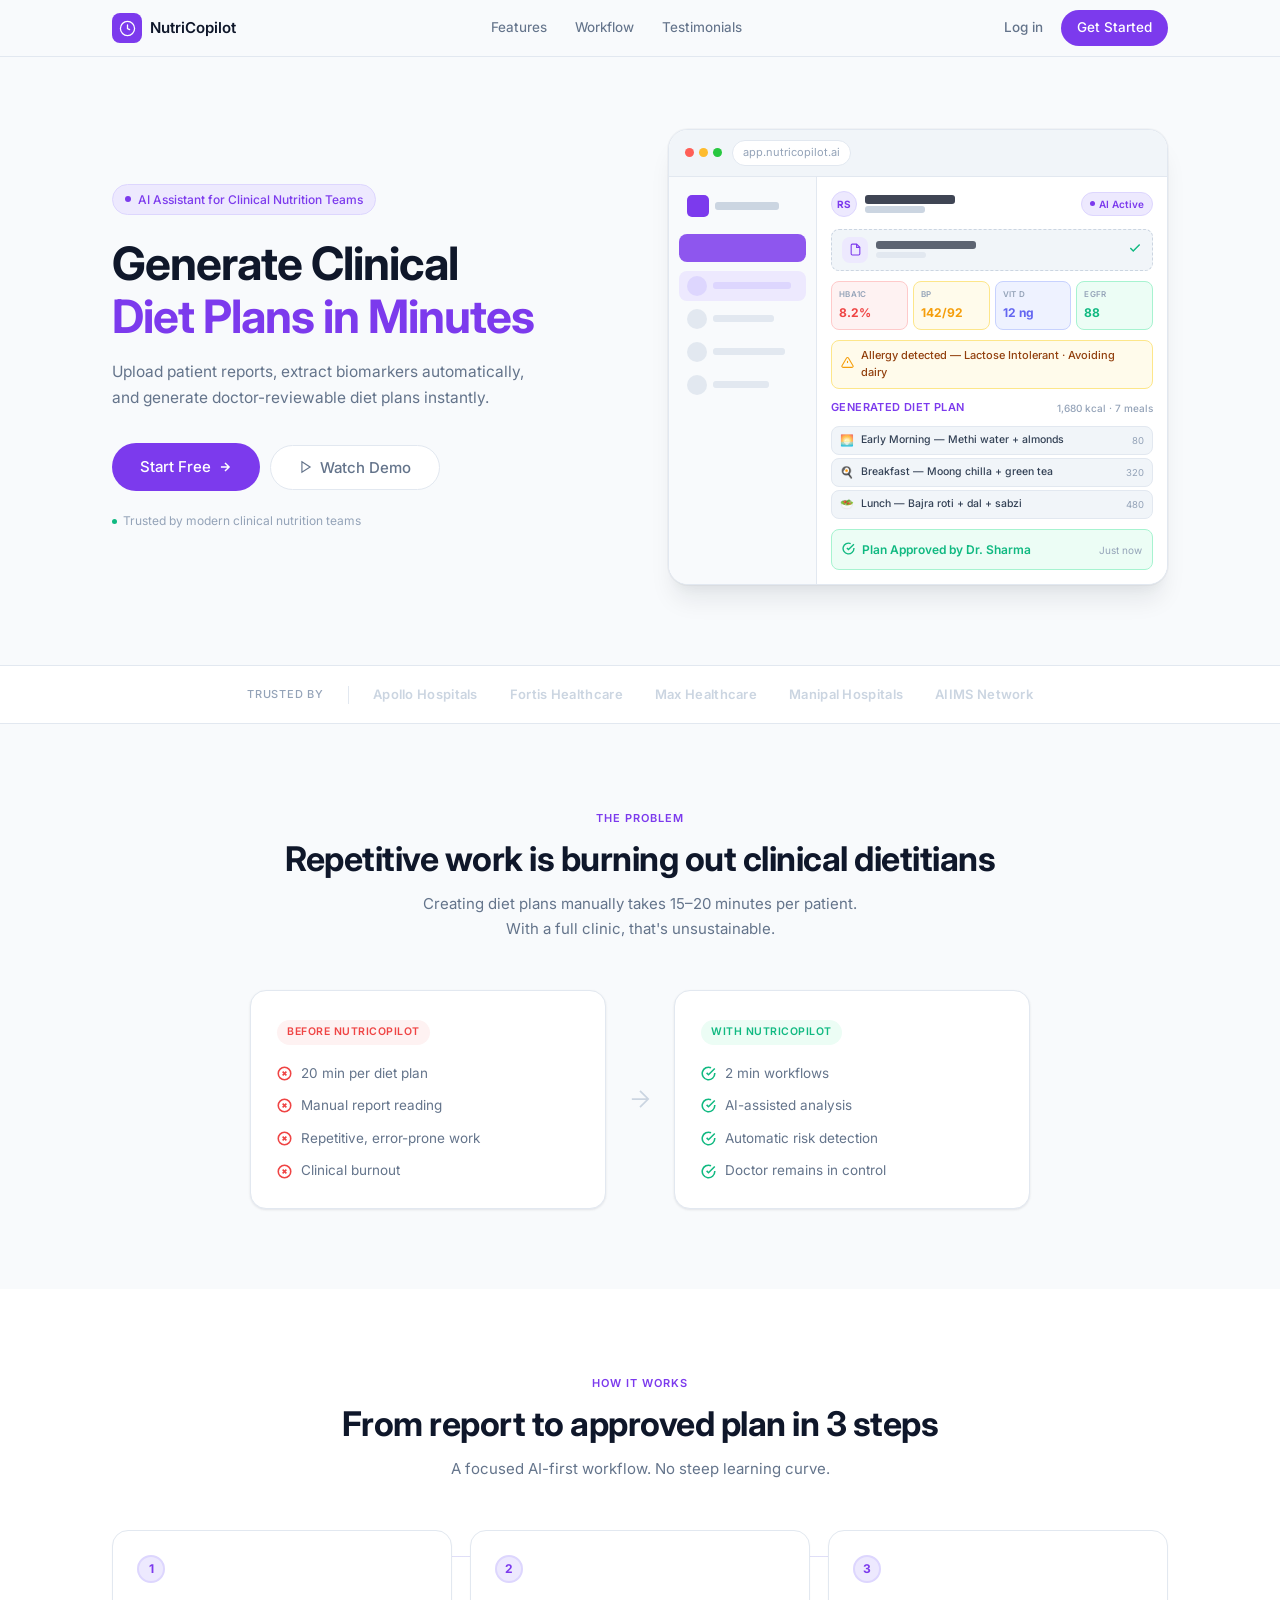
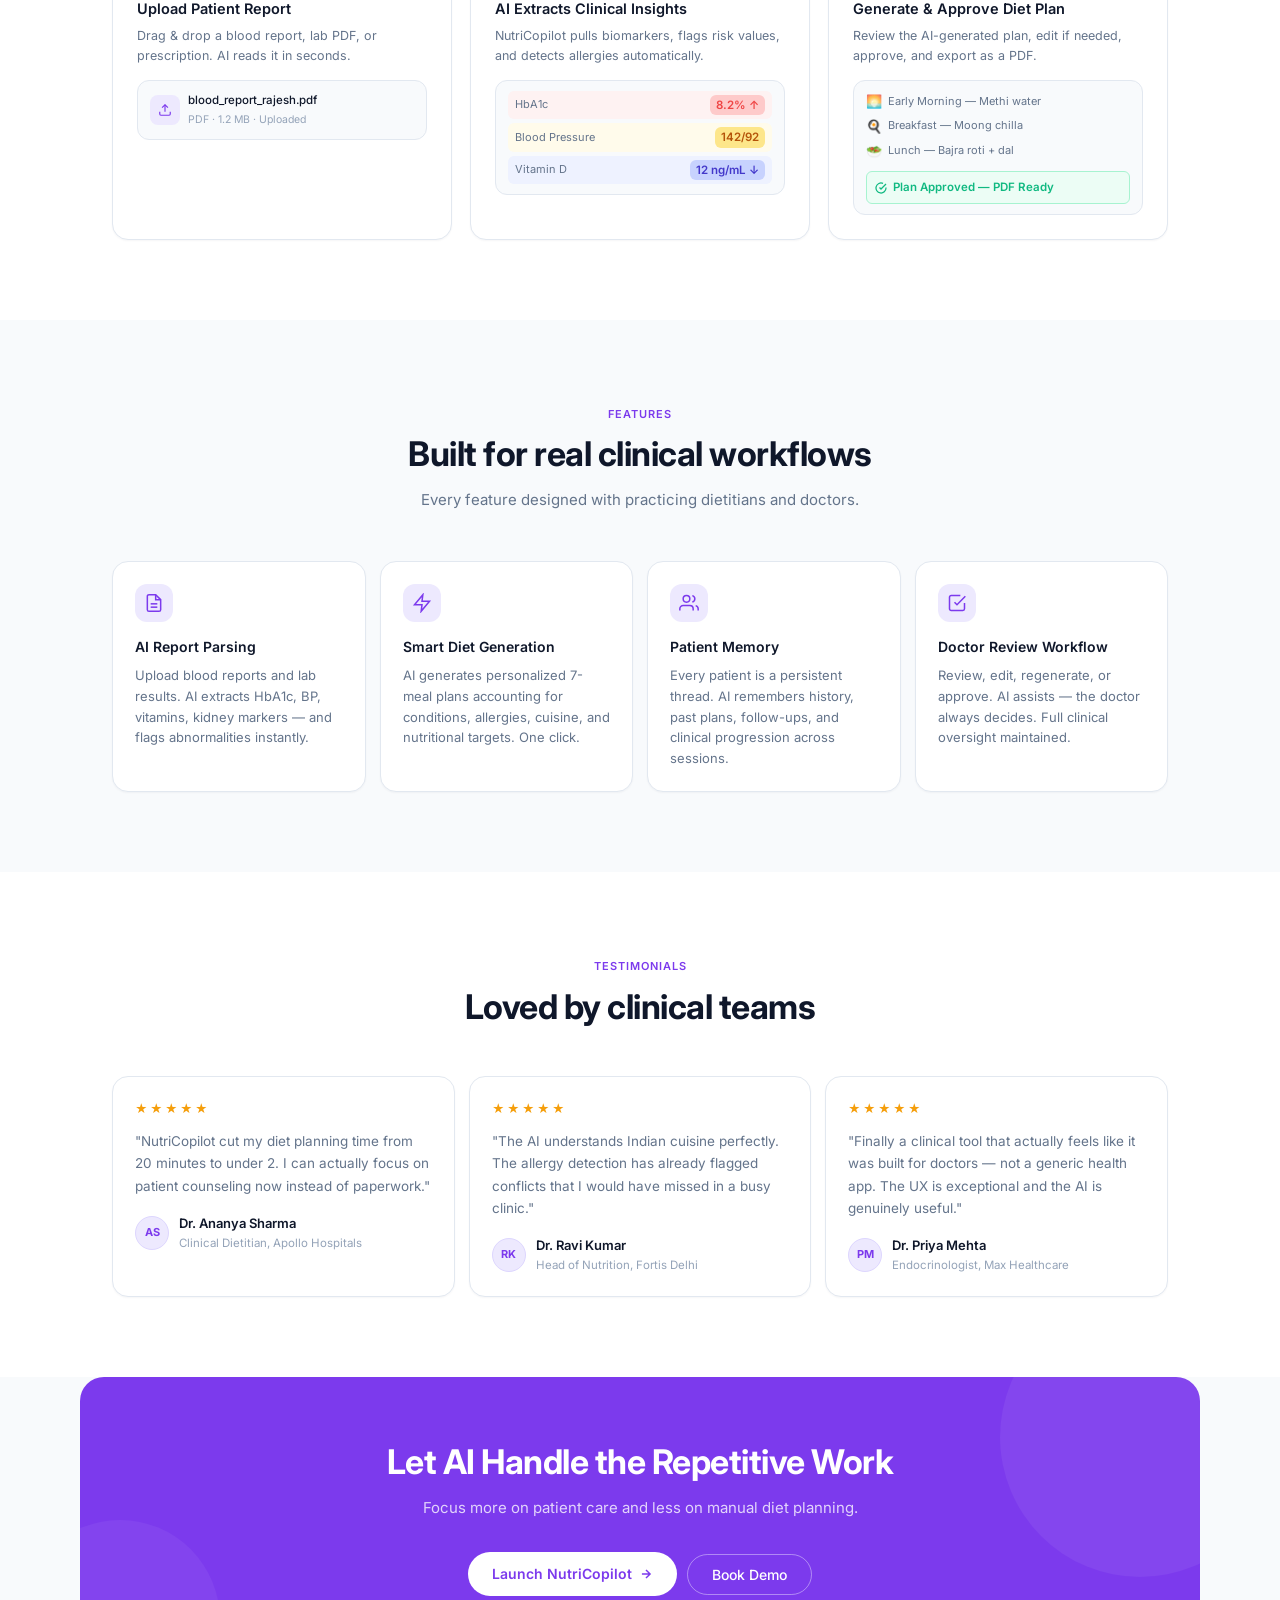
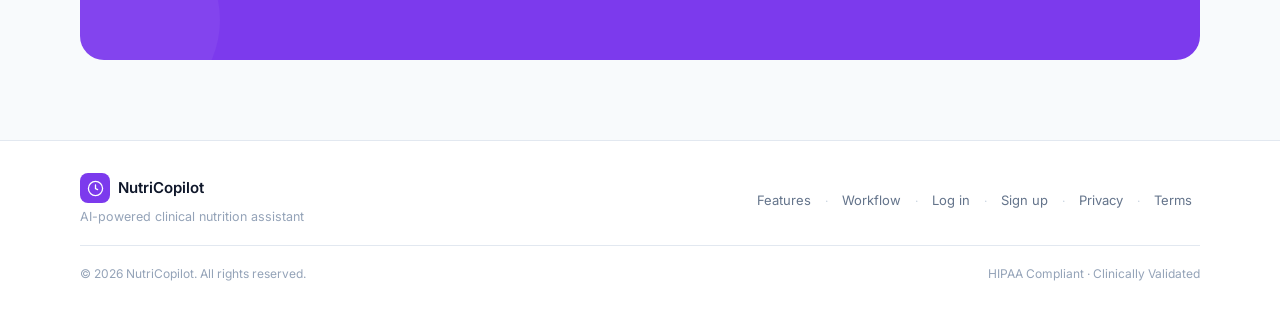
==== landing.html @ cf0b297e "Light Theme" ====
<!DOCTYPE html>
<html lang="en">
<head>
    <meta charset="UTF-8">
    <meta name="viewport" content="width=device-width, initial-scale=1.0">
    <title>NutriCopilot — AI Clinical Nutrition Assistant</title>
    <link rel="preconnect" href="https://fonts.googleapis.com">
    <link rel="preconnect" href="https://fonts.gstatic.com" crossorigin>
    <link href="https://fonts.googleapis.com/css2?family=Inter:wght@300;400;500;600;700;800&display=swap" rel="stylesheet">
    <link rel="stylesheet" href="landing.css">
</head>
<body>

<!-- PAGE TRANSITION -->
<div class="page-transition" id="pageTransition"></div>

<!-- ═══════════════════════════════════════════
     NAVIGATION
═══════════════════════════════════════════ -->
<nav class="nav" id="nav">
    <div class="nav-inner">
        <a href="landing.html" class="nav-logo">
            <div class="nav-logo-icon">
                <svg width="17" height="17" viewBox="0 0 24 24" fill="none">
                    <circle cx="12" cy="12" r="10" stroke="currentColor" stroke-width="1.8"/>
                    <path d="M12 7v5l3 1.5" stroke="currentColor" stroke-width="1.8" stroke-linecap="round"/>
                </svg>
            </div>
            NutriCopilot
        </a>

        <div class="nav-links" id="navLinks">
            <a href="#features">Features</a>
            <a href="#workflow">Workflow</a>
            <a href="#testimonials">Testimonials</a>
        </div>

        <div class="nav-actions">
            <a href="login.html" class="nav-link-btn">Log in</a>
            <a href="signup.html" class="nav-cta-btn">Get Started</a>
        </div>

        <button class="nav-mobile-toggle" id="mobileNavToggle" aria-label="Open menu">
            <span></span><span></span><span></span>
        </button>
    </div>
</nav>

<!-- MOBILE DRAWER -->
<div class="mobile-nav-drawer hidden" id="mobileNavDrawer">
    <a href="#features">Features</a>
    <a href="#workflow">Workflow</a>
    <a href="#testimonials">Testimonials</a>
    <div class="mobile-nav-actions">
        <a href="login.html" class="nav-link-btn">Log in</a>
        <a href="signup.html" class="nav-cta-btn">Get Started</a>
    </div>
</div>

<!-- ═══════════════════════════════════════════
     HERO — Split layout
═══════════════════════════════════════════ -->
<section class="hero">
    <!-- LEFT: Messaging -->
    <div class="hero-left">
        <div class="hero-badge reveal">
            <span class="hero-badge-dot"></span>
            AI Assistant for Clinical Nutrition Teams
        </div>

        <h1 class="hero-title reveal">
            Generate Clinical<br>
            <span class="hero-title-accent">Diet Plans in Minutes</span>
        </h1>

        <p class="hero-subtitle reveal">
            Upload patient reports, extract biomarkers automatically,
            and generate doctor-reviewable diet plans instantly.
        </p>

        <div class="hero-actions reveal">
            <a href="signup.html" class="btn-primary btn-lg">
                Start Free
                <svg width="14" height="14" viewBox="0 0 24 24" fill="none" stroke="currentColor" stroke-width="2.5"><path d="M5 12h14M12 5l7 7-7 7"/></svg>
            </a>
            <button class="btn-secondary btn-lg" id="watchDemoBtn">
                <svg width="14" height="14" viewBox="0 0 24 24" fill="none" stroke="currentColor" stroke-width="2"><polygon points="5,3 19,12 5,21"/></svg>
                Watch Demo
            </button>
        </div>

        <div class="hero-trust reveal">
            <span class="hero-trust-dot"></span>
            Trusted by modern clinical nutrition teams
        </div>
    </div>

    <!-- RIGHT: Product UI mockup -->
    <div class="hero-right reveal">
        <div class="hero-mockup-frame">
            <!-- Browser chrome -->
            <div class="mockup-bar">
                <div class="mockup-dots">
                    <span></span><span></span><span></span>
                </div>
                <div class="mockup-url-pill">app.nutricopilot.ai</div>
            </div>

            <!-- App UI -->
            <div class="mockup-ui">
                <!-- Sidebar: patient list -->
                <div class="mockup-sidebar">
                    <div class="ms-logo">
                        <div class="ms-logo-icon"></div>
                        <div class="ms-logo-text"></div>
                    </div>
                    <div class="ms-new-btn"></div>
                    <div class="ms-patient active">
                        <div class="ms-avatar"></div>
                        <div class="ms-name" style="width:70%"></div>
                    </div>
                    <div class="ms-patient">
                        <div class="ms-avatar"></div>
                        <div class="ms-name" style="width:55%"></div>
                    </div>
                    <div class="ms-patient">
                        <div class="ms-avatar"></div>
                        <div class="ms-name" style="width:65%"></div>
                    </div>
                    <div class="ms-patient">
                        <div class="ms-avatar"></div>
                        <div class="ms-name" style="width:50%"></div>
                    </div>
                </div>

                <!-- Main: patient context + diet plan -->
                <div class="mockup-main">
                    <!-- Patient header -->
                    <div class="mm-header">
                        <div class="mm-patient-block">
                            <div class="mm-patient-avatar">RS</div>
                            <div class="mm-patient-info">
                                <div class="mm-patient-name-bar"></div>
                                <div class="mm-patient-sub-bar"></div>
                            </div>
                        </div>
                        <div class="mm-status-badge">
                            <div class="mm-status-dot"></div>
                            AI Active
                        </div>
                    </div>

                    <!-- Uploaded report -->
                    <div class="mm-report-row">
                        <div class="mm-report-icon">
                            <svg width="13" height="13" viewBox="0 0 24 24" fill="none" stroke="#7C3AED" stroke-width="2"><path d="M14 2H6a2 2 0 0 0-2 2v16a2 2 0 0 0 2 2h12a2 2 0 0 0 2-2V8z"/><polyline points="14,2 14,8 20,8"/></svg>
                        </div>
                        <div class="mm-report-meta">
                            <div class="mm-report-name"></div>
                            <div class="mm-report-size"></div>
                        </div>
                        <div class="mm-check-icon">
                            <svg width="14" height="14" viewBox="0 0 24 24" fill="none" stroke="currentColor" stroke-width="2.5"><polyline points="20,6 9,17 4,12"/></svg>
                        </div>
                    </div>

                    <!-- Extracted biomarkers -->
                    <div class="mm-biomarkers">
                        <div class="mm-bio high">
                            <div class="mm-bio-label">HbA1c</div>
                            <div class="mm-bio-value">8.2%</div>
                        </div>
                        <div class="mm-bio warn">
                            <div class="mm-bio-label">BP</div>
                            <div class="mm-bio-value">142/92</div>
                        </div>
                        <div class="mm-bio low">
                            <div class="mm-bio-label">Vit D</div>
                            <div class="mm-bio-value">12 ng</div>
                        </div>
                        <div class="mm-bio ok">
                            <div class="mm-bio-label">eGFR</div>
                            <div class="mm-bio-value">88</div>
                        </div>
                    </div>

                    <!-- Allergy alert -->
                    <div class="mm-allergy">
                        <div class="mm-allergy-icon">
                            <svg width="13" height="13" viewBox="0 0 24 24" fill="none" stroke="currentColor" stroke-width="2"><path d="M10.29 3.86L1.82 18a2 2 0 0 0 1.71 3h16.94a2 2 0 0 0 1.71-3L13.71 3.86a2 2 0 0 0-3.42 0z"/><line x1="12" y1="9" x2="12" y2="13"/><line x1="12" y1="17" x2="12.01" y2="17"/></svg>
                        </div>
                        <span class="mm-allergy-text">Allergy detected — Lactose Intolerant · Avoiding dairy</span>
                    </div>

                    <!-- Generated meal plan -->
                    <div class="mm-plan-header">
                        <span class="mm-plan-label">Generated Diet Plan</span>
                        <span class="mm-plan-kcal">1,680 kcal · 7 meals</span>
                    </div>
                    <div class="mm-meals">
                        <div class="mm-meal">
                            <span class="mm-meal-emoji">🌅</span>
                            <span class="mm-meal-name">Early Morning — Methi water + almonds</span>
                            <span class="mm-meal-kcal">80</span>
                        </div>
                        <div class="mm-meal">
                            <span class="mm-meal-emoji">🍳</span>
                            <span class="mm-meal-name">Breakfast — Moong chilla + green tea</span>
                            <span class="mm-meal-kcal">320</span>
                        </div>
                        <div class="mm-meal">
                            <span class="mm-meal-emoji">🥗</span>
                            <span class="mm-meal-name">Lunch — Bajra roti + dal + sabzi</span>
                            <span class="mm-meal-kcal">480</span>
                        </div>
                    </div>

                    <!-- Doctor approval -->
                    <div class="mm-approve">
                        <div class="mm-approve-icon">
                            <svg width="13" height="13" viewBox="0 0 24 24" fill="none" stroke="currentColor" stroke-width="2.5"><path d="M22 11.08V12a10 10 0 1 1-5.93-9.14"/><polyline points="22,4 12,14.01 9,11.01"/></svg>
                        </div>
                        <span class="mm-approve-text">Plan Approved by Dr. Sharma</span>
                        <span class="mm-approve-time">Just now</span>
                    </div>
                </div>
            </div>
        </div>
    </div>
</section>

<!-- ═══════════════════════════════════════════
     TRUST STRIP
═══════════════════════════════════════════ -->
<div class="trust-strip">
    <div class="trust-strip-inner">
        <span class="trust-label">Trusted by</span>
        <div class="trust-logos">
            <span class="trust-logo">Apollo Hospitals</span>
            <span class="trust-logo">Fortis Healthcare</span>
            <span class="trust-logo">Max Healthcare</span>
            <span class="trust-logo">Manipal Hospitals</span>
            <span class="trust-logo">AIIMS Network</span>
        </div>
    </div>
</div>

<!-- ═══════════════════════════════════════════
     PROBLEM → SOLUTION
═══════════════════════════════════════════ -->
<div class="section">
    <div class="section-header">
        <span class="section-tag reveal">The Problem</span>
        <h2 class="section-title reveal">Repetitive work is burning out clinical dietitians</h2>
        <p class="section-desc reveal">Creating diet plans manually takes 15–20 minutes per patient. With a full clinic, that's unsustainable.</p>
    </div>

    <div class="ps-grid">
        <div class="ps-card reveal">
            <div class="ps-card-tag before">Before NutriCopilot</div>
            <ul class="ps-list">
                <li>
                    <svg width="15" height="15" viewBox="0 0 24 24" fill="none" stroke="#EF4444" stroke-width="2.5"><circle cx="12" cy="12" r="10"/><path d="M15 9l-6 6M9 9l6 6"/></svg>
                    20 min per diet plan
                </li>
                <li>
                    <svg width="15" height="15" viewBox="0 0 24 24" fill="none" stroke="#EF4444" stroke-width="2.5"><circle cx="12" cy="12" r="10"/><path d="M15 9l-6 6M9 9l6 6"/></svg>
                    Manual report reading
                </li>
                <li>
                    <svg width="15" height="15" viewBox="0 0 24 24" fill="none" stroke="#EF4444" stroke-width="2.5"><circle cx="12" cy="12" r="10"/><path d="M15 9l-6 6M9 9l6 6"/></svg>
                    Repetitive, error-prone work
                </li>
                <li>
                    <svg width="15" height="15" viewBox="0 0 24 24" fill="none" stroke="#EF4444" stroke-width="2.5"><circle cx="12" cy="12" r="10"/><path d="M15 9l-6 6M9 9l6 6"/></svg>
                    Clinical burnout
                </li>
            </ul>
        </div>

        <div class="ps-arrow reveal">
            <svg width="28" height="28" viewBox="0 0 24 24" fill="none" stroke="currentColor" stroke-width="1.5"><path d="M5 12h14M12 5l7 7-7 7"/></svg>
        </div>

        <div class="ps-card reveal">
            <div class="ps-card-tag after">With NutriCopilot</div>
            <ul class="ps-list">
                <li>
                    <svg width="15" height="15" viewBox="0 0 24 24" fill="none" stroke="#10B981" stroke-width="2.5"><path d="M22 11.08V12a10 10 0 1 1-5.93-9.14"/><polyline points="22,4 12,14.01 9,11.01"/></svg>
                    2 min workflows
                </li>
                <li>
                    <svg width="15" height="15" viewBox="0 0 24 24" fill="none" stroke="#10B981" stroke-width="2.5"><path d="M22 11.08V12a10 10 0 1 1-5.93-9.14"/><polyline points="22,4 12,14.01 9,11.01"/></svg>
                    AI-assisted analysis
                </li>
                <li>
                    <svg width="15" height="15" viewBox="0 0 24 24" fill="none" stroke="#10B981" stroke-width="2.5"><path d="M22 11.08V12a10 10 0 1 1-5.93-9.14"/><polyline points="22,4 12,14.01 9,11.01"/></svg>
                    Automatic risk detection
                </li>
                <li>
                    <svg width="15" height="15" viewBox="0 0 24 24" fill="none" stroke="#10B981" stroke-width="2.5"><path d="M22 11.08V12a10 10 0 1 1-5.93-9.14"/><polyline points="22,4 12,14.01 9,11.01"/></svg>
                    Doctor remains in control
                </li>
            </ul>
        </div>
    </div>
</div>

<!-- ═══════════════════════════════════════════
     HOW IT WORKS — 3 STEPS
═══════════════════════════════════════════ -->
<div class="section" id="workflow" style="background: white; max-width: 100%; padding: 80px 0;">
    <div style="max-width: 1120px; margin: 0 auto; padding: 0 32px;">
        <div class="section-header">
            <span class="section-tag reveal">How It Works</span>
            <h2 class="section-title reveal">From report to approved plan in 3 steps</h2>
            <p class="section-desc reveal">A focused AI-first workflow. No steep learning curve.</p>
        </div>

        <div class="steps-grid">
            <!-- Step 1 -->
            <div class="step-card reveal">
                <div class="step-num">1</div>
                <div class="step-title">Upload Patient Report</div>
                <p class="step-desc">Drag & drop a blood report, lab PDF, or prescription. AI reads it in seconds.</p>
                <div class="step-mini">
                    <div class="step-mini-upload">
                        <div class="step-mini-icon">
                            <svg width="14" height="14" viewBox="0 0 24 24" fill="none" stroke="currentColor" stroke-width="2"><path d="M21 15v4a2 2 0 0 1-2 2H5a2 2 0 0 1-2-2v-4"/><polyline points="17,8 12,3 7,8"/><line x1="12" y1="3" x2="12" y2="15"/></svg>
                        </div>
                        <div class="step-mini-info">
                            <span class="step-mini-filename">blood_report_rajesh.pdf</span>
                            <span class="step-mini-type">PDF · 1.2 MB · Uploaded</span>
                        </div>
                    </div>
                </div>
            </div>

            <!-- Step 2 -->
            <div class="step-card reveal">
                <div class="step-num">2</div>
                <div class="step-title">AI Extracts Clinical Insights</div>
                <p class="step-desc">NutriCopilot pulls biomarkers, flags risk values, and detects allergies automatically.</p>
                <div class="step-mini">
                    <div class="step-mini-vitals">
                        <div class="step-mini-vital" style="background: #FEF2F2;">
                            <span class="step-mini-vital-name">HbA1c</span>
                            <span class="step-mini-vital-val" style="background:#FECACA; color:#EF4444;">8.2% ↑</span>
                        </div>
                        <div class="step-mini-vital" style="background: #FFFBEB;">
                            <span class="step-mini-vital-name">Blood Pressure</span>
                            <span class="step-mini-vital-val" style="background:#FDE68A; color:#B45309;">142/92</span>
                        </div>
                        <div class="step-mini-vital" style="background: #EEF2FF;">
                            <span class="step-mini-vital-name">Vitamin D</span>
                            <span class="step-mini-vital-val" style="background:#C7D2FE; color:#4338CA;">12 ng/mL ↓</span>
                        </div>
                    </div>
                </div>
            </div>

            <!-- Step 3 -->
            <div class="step-card reveal">
                <div class="step-num">3</div>
                <div class="step-title">Generate &amp; Approve Diet Plan</div>
                <p class="step-desc">Review the AI-generated plan, edit if needed, approve, and export as a PDF.</p>
                <div class="step-mini">
                    <div class="step-mini-plan">
                        <div class="step-mini-meal"><span>🌅</span> Early Morning — Methi water</div>
                        <div class="step-mini-meal"><span>🍳</span> Breakfast — Moong chilla</div>
                        <div class="step-mini-meal"><span>🥗</span> Lunch — Bajra roti + dal</div>
                        <div class="step-approve-row">
                            <svg width="12" height="12" viewBox="0 0 24 24" fill="none" stroke="currentColor" stroke-width="2.5"><path d="M22 11.08V12a10 10 0 1 1-5.93-9.14"/><polyline points="22,4 12,14.01 9,11.01"/></svg>
                            Plan Approved — PDF Ready
                        </div>
                    </div>
                </div>
            </div>
        </div>
    </div>
</div>

<!-- ═══════════════════════════════════════════
     FEATURES — 4 CARDS
═══════════════════════════════════════════ -->
<div class="section" id="features">
    <div class="section-header">
        <span class="section-tag reveal">Features</span>
        <h2 class="section-title reveal">Built for real clinical workflows</h2>
        <p class="section-desc reveal">Every feature designed with practicing dietitians and doctors.</p>
    </div>

    <div class="features-grid">
        <div class="feature-card reveal">
            <div class="feature-icon">
                <svg width="20" height="20" viewBox="0 0 24 24" fill="none" stroke="currentColor" stroke-width="1.8"><path d="M14 2H6a2 2 0 0 0-2 2v16a2 2 0 0 0 2 2h12a2 2 0 0 0 2-2V8z"/><polyline points="14,2 14,8 20,8"/><line x1="16" y1="13" x2="8" y2="13"/><line x1="16" y1="17" x2="8" y2="17"/></svg>
            </div>
            <div class="feature-title">AI Report Parsing</div>
            <p class="feature-desc">Upload blood reports and lab results. AI extracts HbA1c, BP, vitamins, kidney markers — and flags abnormalities instantly.</p>
        </div>

        <div class="feature-card reveal">
            <div class="feature-icon">
                <svg width="20" height="20" viewBox="0 0 24 24" fill="none" stroke="currentColor" stroke-width="1.8"><polygon points="13,2 3,14 12,14 11,22 21,10 12,10"/></svg>
            </div>
            <div class="feature-title">Smart Diet Generation</div>
            <p class="feature-desc">AI generates personalized 7-meal plans accounting for conditions, allergies, cuisine, and nutritional targets. One click.</p>
        </div>

        <div class="feature-card reveal">
            <div class="feature-icon">
                <svg width="20" height="20" viewBox="0 0 24 24" fill="none" stroke="currentColor" stroke-width="1.8"><path d="M17 21v-2a4 4 0 0 0-4-4H5a4 4 0 0 0-4 4v2"/><circle cx="9" cy="7" r="4"/><path d="M23 21v-2a4 4 0 0 0-3-3.87"/><path d="M16 3.13a4 4 0 0 1 0 7.75"/></svg>
            </div>
            <div class="feature-title">Patient Memory</div>
            <p class="feature-desc">Every patient is a persistent thread. AI remembers history, past plans, follow-ups, and clinical progression across sessions.</p>
        </div>

        <div class="feature-card reveal">
            <div class="feature-icon">
                <svg width="20" height="20" viewBox="0 0 24 24" fill="none" stroke="currentColor" stroke-width="1.8"><polyline points="9,11 12,14 22,4"/><path d="M21 12v7a2 2 0 0 1-2 2H5a2 2 0 0 1-2-2V5a2 2 0 0 1 2-2h11"/></svg>
            </div>
            <div class="feature-title">Doctor Review Workflow</div>
            <p class="feature-desc">Review, edit, regenerate, or approve. AI assists — the doctor always decides. Full clinical oversight maintained.</p>
        </div>
    </div>
</div>

<!-- ═══════════════════════════════════════════
     TESTIMONIALS
═══════════════════════════════════════════ -->
<div class="section" id="testimonials" style="background: white; max-width: 100%; padding: 80px 0;">
    <div style="max-width: 1120px; margin: 0 auto; padding: 0 32px;">
        <div class="section-header">
            <span class="section-tag reveal">Testimonials</span>
            <h2 class="section-title reveal">Loved by clinical teams</h2>
        </div>

        <div class="testimonials-grid">
            <div class="testimonial-card reveal">
                <div class="tc-stars">★★★★★</div>
                <p class="tc-quote">"NutriCopilot cut my diet planning time from 20 minutes to under 2. I can actually focus on patient counseling now instead of paperwork."</p>
                <div class="tc-author">
                    <div class="tc-avatar">AS</div>
                    <div>
                        <div class="tc-name">Dr. Ananya Sharma</div>
                        <div class="tc-role">Clinical Dietitian, Apollo Hospitals</div>
                    </div>
                </div>
            </div>

            <div class="testimonial-card reveal">
                <div class="tc-stars">★★★★★</div>
                <p class="tc-quote">"The AI understands Indian cuisine perfectly. The allergy detection has already flagged conflicts that I would have missed in a busy clinic."</p>
                <div class="tc-author">
                    <div class="tc-avatar">RK</div>
                    <div>
                        <div class="tc-name">Dr. Ravi Kumar</div>
                        <div class="tc-role">Head of Nutrition, Fortis Delhi</div>
                    </div>
                </div>
            </div>

            <div class="testimonial-card reveal">
                <div class="tc-stars">★★★★★</div>
                <p class="tc-quote">"Finally a clinical tool that actually feels like it was built for doctors — not a generic health app. The UX is exceptional and the AI is genuinely useful."</p>
                <div class="tc-author">
                    <div class="tc-avatar">PM</div>
                    <div>
                        <div class="tc-name">Dr. Priya Mehta</div>
                        <div class="tc-role">Endocrinologist, Max Healthcare</div>
                    </div>
                </div>
            </div>
        </div>
    </div>
</div>

<!-- ═══════════════════════════════════════════
     FINAL CTA
═══════════════════════════════════════════ -->
<div class="final-cta-wrap">
    <div class="final-cta-inner reveal">
        <h2 class="final-cta-title">Let AI Handle the Repetitive Work</h2>
        <p class="final-cta-sub">Focus more on patient care and less on manual diet planning.</p>
        <div class="final-cta-actions">
            <a href="signup.html" class="btn-white">
                Launch NutriCopilot
                <svg width="14" height="14" viewBox="0 0 24 24" fill="none" stroke="currentColor" stroke-width="2.5"><path d="M5 12h14M12 5l7 7-7 7"/></svg>
            </a>
            <button class="btn-outline-white" id="bookDemoBtn">Book Demo</button>
        </div>
    </div>
</div>

<!-- ═══════════════════════════════════════════
     FOOTER
═══════════════════════════════════════════ -->
<footer class="footer">
    <div class="footer-inner">
        <div class="footer-brand">
            <a href="landing.html" class="nav-logo">
                <div class="nav-logo-icon">
                    <svg width="17" height="17" viewBox="0 0 24 24" fill="none">
                        <circle cx="12" cy="12" r="10" stroke="currentColor" stroke-width="1.8"/>
                        <path d="M12 7v5l3 1.5" stroke="currentColor" stroke-width="1.8" stroke-linecap="round"/>
                    </svg>
                </div>
                NutriCopilot
            </a>
            <span class="footer-tagline">AI-powered clinical nutrition assistant</span>
        </div>

        <div class="footer-links">
            <a href="#features" class="footer-link">Features</a>
            <span class="footer-sep">·</span>
            <a href="#workflow" class="footer-link">Workflow</a>
            <span class="footer-sep">·</span>
            <a href="login.html" class="footer-link">Log in</a>
            <span class="footer-sep">·</span>
            <a href="signup.html" class="footer-link">Sign up</a>
            <span class="footer-sep">·</span>
            <a href="#" class="footer-link">Privacy</a>
            <span class="footer-sep">·</span>
            <a href="#" class="footer-link">Terms</a>
        </div>
    </div>
    <div class="footer-bottom">
        <span class="footer-copy">&copy; 2026 NutriCopilot. All rights reserved.</span>
        <span class="footer-copy">HIPAA Compliant · Clinically Validated</span>
    </div>
</footer>

<script src="landing.js"></script>
</body>
</html>
---- landing.css ----
/* ============================================================
   NUTRICOPILOT — CLINICAL LIGHT DESIGN SYSTEM
   Enterprise-grade · Doctor-focused · Minimal · Trustworthy
   ============================================================ */

/* ─── Design Tokens ─── */
:root {
    /* Backgrounds */
    --bg:          #F8FAFC;
    --bg-card:     #FFFFFF;
    --bg-subtle:   #F1F5F9;
    --bg-hover:    #F8FAFC;

    /* Borders */
    --border:        #E2E8F0;
    --border-strong: #CBD5E1;

    /* Text */
    --text:          #0F172A;
    --text-2:        #334155;
    --text-muted:    #64748B;
    --text-faint:    #94A3B8;

    /* Purple Accent */
    --accent:        #7C3AED;
    --accent-dark:   #6D28D9;
    --accent-mid:    #8B5CF6;
    --accent-bg:     #EDE9FE;
    --accent-border: #DDD6FE;

    /* Status */
    --green:         #10B981;
    --green-bg:      #ECFDF5;
    --green-border:  #A7F3D0;
    --amber:         #F59E0B;
    --amber-bg:      #FFFBEB;
    --amber-border:  #FDE68A;
    --red:           #EF4444;
    --red-bg:        #FEF2F2;
    --red-border:    #FECACA;
    --blue:          #3B82F6;
    --blue-bg:       #EFF6FF;
    --blue-border:   #BFDBFE;
    --indigo:        #6366F1;
    --indigo-bg:     #EEF2FF;
    --indigo-border: #C7D2FE;

    /* Typography */
    --font: 'Inter', -apple-system, BlinkMacSystemFont, 'Segoe UI', sans-serif;

    /* Radius */
    --r-sm:   6px;
    --r-md:   8px;
    --r-lg:   12px;
    --r-xl:   16px;
    --r-2xl:  20px;
    --r-3xl:  24px;
    --r-full: 9999px;

    /* Shadows */
    --shadow-xs: 0 1px 2px rgba(15, 23, 42, 0.04);
    --shadow-sm: 0 1px 3px rgba(15, 23, 42, 0.06), 0 1px 2px rgba(15, 23, 42, 0.04);
    --shadow-md: 0 4px 6px -1px rgba(15, 23, 42, 0.06), 0 2px 4px -1px rgba(15, 23, 42, 0.04);
    --shadow-lg: 0 10px 15px -3px rgba(15, 23, 42, 0.07), 0 4px 6px -2px rgba(15, 23, 42, 0.04);
    --shadow-xl: 0 20px 25px -5px rgba(15, 23, 42, 0.08), 0 10px 10px -5px rgba(15, 23, 42, 0.03);
    --shadow-2xl: 0 25px 50px -12px rgba(15, 23, 42, 0.12);

    /* Transitions */
    --t-fast:   150ms cubic-bezier(0.4, 0, 0.2, 1);
    --t-base:   200ms cubic-bezier(0.4, 0, 0.2, 1);
    --t-slow:   300ms cubic-bezier(0.4, 0, 0.2, 1);
    --t-enter:  400ms cubic-bezier(0.22, 1, 0.36, 1);
}

/* ─── Reset ─── */
*, *::before, *::after { margin: 0; padding: 0; box-sizing: border-box; }

html {
    font-size: 16px;
    -webkit-font-smoothing: antialiased;
    -moz-osx-font-smoothing: grayscale;
    scroll-behavior: smooth;
}

body {
    font-family: var(--font);
    background: var(--bg);
    color: var(--text);
    line-height: 1.6;
    overflow-x: hidden;
}

a { text-decoration: none; color: inherit; }
button { font-family: inherit; cursor: pointer; border: none; background: none; }
input, textarea, select { font-family: inherit; border: none; outline: none; }
img { display: block; max-width: 100%; }
.hidden { display: none !important; }

/* ============================================================
   PAGE TRANSITION
   ============================================================ */
.page-transition {
    position: fixed;
    inset: 0;
    background: var(--bg-card);
    z-index: 9999;
    opacity: 1;
    pointer-events: all;
    transition: opacity 0.4s cubic-bezier(0.22, 1, 0.36, 1);
}
.page-transition.done   { opacity: 0; pointer-events: none; }
.page-transition.active { opacity: 1; pointer-events: all; }

/* ============================================================
   SCROLL REVEAL
   ============================================================ */
.reveal {
    opacity: 0;
    transform: translateY(14px);
    transition: opacity 0.5s var(--t-enter), transform 0.5s var(--t-enter);
}
.reveal.visible { opacity: 1; transform: none; }

/* ============================================================
   NAVIGATION
   ============================================================ */
.nav {
    position: sticky;
    top: 0;
    z-index: 200;
    background: rgba(248, 250, 252, 0.92);
    backdrop-filter: blur(12px) saturate(150%);
    -webkit-backdrop-filter: blur(12px) saturate(150%);
    border-bottom: 1px solid var(--border);
    transition: box-shadow var(--t-base);
}
.nav.scrolled { box-shadow: var(--shadow-sm); }

.nav-inner {
    max-width: 1120px;
    margin: 0 auto;
    padding: 0 32px;
    display: flex;
    align-items: center;
    justify-content: space-between;
    height: 56px;
}

.nav-logo {
    display: flex;
    align-items: center;
    gap: 8px;
    font-weight: 600;
    font-size: 15px;
    color: var(--text);
    flex-shrink: 0;
}
.nav-logo-icon {
    width: 30px;
    height: 30px;
    background: var(--accent);
    color: white;
    border-radius: var(--r-md);
    display: flex;
    align-items: center;
    justify-content: center;
}

.nav-links {
    display: flex;
    gap: 28px;
}
.nav-links a {
    font-size: 13.5px;
    color: var(--text-muted);
    font-weight: 450;
    transition: color var(--t-fast);
}
.nav-links a:hover { color: var(--text); }

.nav-actions {
    display: flex;
    align-items: center;
    gap: 10px;
}
.nav-link-btn {
    font-size: 13.5px;
    font-weight: 500;
    color: var(--text-muted);
    padding: 6px 8px;
    border-radius: var(--r-md);
    transition: color var(--t-fast), background var(--t-fast);
}
.nav-link-btn:hover { color: var(--text); background: var(--bg-subtle); }

.nav-cta-btn {
    display: inline-flex;
    align-items: center;
    gap: 6px;
    padding: 7px 16px;
    background: var(--accent);
    color: white;
    border-radius: var(--r-full);
    font-size: 13.5px;
    font-weight: 500;
    transition: background var(--t-fast), transform var(--t-fast);
}
.nav-cta-btn:hover { background: var(--accent-dark); transform: translateY(-1px); }

.nav-mobile-toggle {
    display: none;
    flex-direction: column;
    gap: 5px;
    padding: 6px;
    border-radius: var(--r-md);
    transition: background var(--t-fast);
}
.nav-mobile-toggle:hover { background: var(--bg-subtle); }
.nav-mobile-toggle span {
    display: block;
    width: 18px;
    height: 1.5px;
    background: var(--text);
    border-radius: 2px;
    transition: all var(--t-base);
}

.mobile-nav-drawer {
    position: fixed;
    top: 57px;
    left: 0;
    right: 0;
    background: white;
    border-bottom: 1px solid var(--border);
    padding: 8px 24px 20px;
    display: flex;
    flex-direction: column;
    gap: 2px;
    z-index: 199;
    box-shadow: var(--shadow-lg);
}
.mobile-nav-drawer a {
    font-size: 14px;
    color: var(--text-muted);
    padding: 10px 8px;
    border-radius: var(--r-md);
    transition: color var(--t-fast), background var(--t-fast);
}
.mobile-nav-drawer a:hover { color: var(--text); background: var(--bg-subtle); }
.mobile-nav-actions {
    display: flex;
    flex-direction: column;
    gap: 8px;
    padding-top: 12px;
    border-top: 1px solid var(--border);
    margin-top: 8px;
}
.mobile-nav-actions .nav-cta-btn {
    text-align: center;
    justify-content: center;
}

/* ============================================================
   HERO SECTION
   ============================================================ */
.hero {
    max-width: 1120px;
    margin: 0 auto;
    padding: 72px 32px 80px;
    display: grid;
    grid-template-columns: 1fr 1fr;
    gap: 56px;
    align-items: center;
}

.hero-badge {
    display: inline-flex;
    align-items: center;
    gap: 7px;
    padding: 5px 12px;
    background: var(--accent-bg);
    border: 1px solid var(--accent-border);
    border-radius: var(--r-full);
    font-size: 12px;
    font-weight: 500;
    color: var(--accent);
    margin-bottom: 22px;
}
.hero-badge-dot {
    width: 6px;
    height: 6px;
    border-radius: 50%;
    background: var(--accent);
    animation: pulse 2.4s ease-in-out infinite;
}

.hero-title {
    font-size: clamp(30px, 3.8vw, 46px);
    font-weight: 700;
    line-height: 1.15;
    letter-spacing: -1px;
    color: var(--text);
    margin-bottom: 16px;
}
.hero-title-accent { color: var(--accent); }

.hero-subtitle {
    font-size: 15.5px;
    color: var(--text-muted);
    line-height: 1.7;
    margin-bottom: 32px;
    max-width: 420px;
}

.hero-actions {
    display: flex;
    align-items: center;
    gap: 10px;
    flex-wrap: wrap;
    margin-bottom: 20px;
}

.hero-trust {
    display: flex;
    align-items: center;
    gap: 6px;
    font-size: 12px;
    color: var(--text-faint);
}
.hero-trust-dot {
    width: 5px;
    height: 5px;
    background: var(--green);
    border-radius: 50%;
}

/* ─── Buttons ─── */
.btn-primary {
    display: inline-flex;
    align-items: center;
    gap: 7px;
    padding: 10px 22px;
    background: var(--accent);
    color: white;
    border-radius: var(--r-full);
    font-size: 14px;
    font-weight: 500;
    transition: background var(--t-fast), transform var(--t-fast), box-shadow var(--t-fast);
    cursor: pointer;
    border: none;
    font-family: var(--font);
}
.btn-primary:hover {
    background: var(--accent-dark);
    transform: translateY(-1px);
    box-shadow: 0 4px 14px rgba(124, 58, 237, 0.28);
}
.btn-primary:active { transform: none; box-shadow: none; }

.btn-secondary {
    display: inline-flex;
    align-items: center;
    gap: 7px;
    padding: 10px 22px;
    background: white;
    color: var(--text-muted);
    border-radius: var(--r-full);
    font-size: 14px;
    font-weight: 500;
    border: 1.5px solid var(--border);
    transition: all var(--t-fast);
    cursor: pointer;
    font-family: var(--font);
}
.btn-secondary:hover {
    border-color: var(--border-strong);
    color: var(--text);
    background: white;
    box-shadow: var(--shadow-xs);
}

.btn-lg { padding: 12px 28px; font-size: 15px; }

/* ─── Hero Right: UI Mockup ─── */
.hero-right { position: relative; }
.hero-mockup-frame {
    background: white;
    border: 1px solid var(--border);
    border-radius: var(--r-2xl);
    overflow: hidden;
    box-shadow: var(--shadow-xl), 0 0 0 1px rgba(15, 23, 42, 0.03);
}

.mockup-bar {
    display: flex;
    align-items: center;
    gap: 10px;
    padding: 10px 16px;
    border-bottom: 1px solid var(--border);
    background: var(--bg-subtle);
}
.mockup-dots { display: flex; gap: 5px; }
.mockup-dots span { width: 9px; height: 9px; border-radius: 50%; }
.mockup-dots span:nth-child(1) { background: #FF5F57; }
.mockup-dots span:nth-child(2) { background: #FEBC2E; }
.mockup-dots span:nth-child(3) { background: #28C840; }
.mockup-url-pill {
    font-size: 11px;
    color: var(--text-faint);
    background: white;
    border: 1px solid var(--border);
    border-radius: var(--r-full);
    padding: 3px 10px;
}

/* Mockup app layout */
.mockup-ui {
    display: grid;
    grid-template-columns: 148px 1fr;
    min-height: 340px;
}

/* Sidebar */
.mockup-sidebar {
    border-right: 1px solid var(--border);
    padding: 12px 10px;
    display: flex;
    flex-direction: column;
    gap: 3px;
    background: var(--bg);
}
.ms-logo {
    display: flex;
    align-items: center;
    gap: 6px;
    padding: 6px 8px;
    margin-bottom: 8px;
}
.ms-logo-icon {
    width: 22px;
    height: 22px;
    background: var(--accent);
    border-radius: 5px;
    flex-shrink: 0;
}
.ms-logo-text {
    height: 8px;
    width: 64px;
    background: var(--border-strong);
    border-radius: 3px;
}
.ms-new-btn {
    height: 28px;
    background: var(--accent);
    border-radius: var(--r-md);
    margin-bottom: 6px;
    opacity: 0.85;
}
.ms-patient {
    display: flex;
    align-items: center;
    gap: 6px;
    padding: 5px 8px;
    border-radius: var(--r-md);
}
.ms-patient.active { background: var(--accent-bg); }
.ms-avatar {
    width: 20px;
    height: 20px;
    border-radius: 50%;
    background: var(--border);
    flex-shrink: 0;
}
.ms-patient.active .ms-avatar { background: var(--accent-border); }
.ms-name {
    height: 7px;
    border-radius: 3px;
    background: var(--border);
}
.ms-patient.active .ms-name { background: var(--accent-border); }

/* Main content */
.mockup-main {
    padding: 14px;
    display: flex;
    flex-direction: column;
    gap: 10px;
    background: white;
    overflow: hidden;
}
.mm-header {
    display: flex;
    align-items: center;
    justify-content: space-between;
    margin-bottom: 2px;
}
.mm-patient-block {
    display: flex;
    align-items: center;
    gap: 8px;
}
.mm-patient-avatar {
    width: 26px;
    height: 26px;
    border-radius: 50%;
    background: var(--accent-bg);
    border: 1.5px solid var(--accent-border);
    display: flex;
    align-items: center;
    justify-content: center;
    font-size: 10px;
    font-weight: 700;
    color: var(--accent);
    flex-shrink: 0;
}
.mm-patient-info { display: flex; flex-direction: column; gap: 2px; }
.mm-patient-name-bar {
    height: 9px;
    width: 90px;
    background: var(--text);
    border-radius: 3px;
    opacity: 0.8;
}
.mm-patient-sub-bar {
    height: 7px;
    width: 60px;
    background: var(--border-strong);
    border-radius: 3px;
}
.mm-status-badge {
    display: flex;
    align-items: center;
    gap: 4px;
    padding: 3px 8px;
    background: var(--accent-bg);
    border: 1px solid var(--accent-border);
    border-radius: var(--r-full);
    font-size: 10px;
    font-weight: 600;
    color: var(--accent);
    flex-shrink: 0;
}
.mm-status-dot {
    width: 5px;
    height: 5px;
    border-radius: 50%;
    background: var(--accent);
}

/* Report row */
.mm-report-row {
    display: flex;
    align-items: center;
    gap: 8px;
    padding: 7px 10px;
    background: var(--bg-subtle);
    border: 1px dashed var(--border-strong);
    border-radius: var(--r-md);
}
.mm-report-icon {
    width: 26px;
    height: 26px;
    background: var(--accent-bg);
    border-radius: var(--r-md);
    display: flex;
    align-items: center;
    justify-content: center;
    flex-shrink: 0;
}
.mm-report-meta { display: flex; flex-direction: column; gap: 3px; flex: 1; }
.mm-report-name {
    height: 8px;
    width: 100px;
    background: var(--text);
    border-radius: 3px;
    opacity: 0.65;
}
.mm-report-size {
    height: 6px;
    width: 50px;
    background: var(--border);
    border-radius: 3px;
}
.mm-check-icon { color: var(--green); flex-shrink: 0; }

/* Biomarkers */
.mm-biomarkers {
    display: grid;
    grid-template-columns: repeat(4, 1fr);
    gap: 5px;
}
.mm-bio {
    padding: 6px 7px;
    border-radius: var(--r-md);
    border: 1px solid var(--border);
}
.mm-bio-label {
    font-size: 8px;
    color: var(--text-faint);
    font-weight: 600;
    text-transform: uppercase;
    letter-spacing: 0.3px;
    margin-bottom: 3px;
}
.mm-bio-value { font-size: 12px; font-weight: 700; }
.mm-bio.high  { background: var(--red-bg);    border-color: var(--red-border);    }
.mm-bio.high  .mm-bio-value { color: var(--red);    }
.mm-bio.warn  { background: var(--amber-bg);  border-color: var(--amber-border);  }
.mm-bio.warn  .mm-bio-value { color: var(--amber);  }
.mm-bio.low   { background: var(--indigo-bg); border-color: var(--indigo-border); }
.mm-bio.low   .mm-bio-value { color: var(--indigo);  }
.mm-bio.ok    { background: var(--green-bg);  border-color: var(--green-border);  }
.mm-bio.ok    .mm-bio-value { color: var(--green);   }

/* Allergy alert */
.mm-allergy {
    display: flex;
    align-items: center;
    gap: 7px;
    padding: 6px 9px;
    background: var(--amber-bg);
    border: 1px solid var(--amber-border);
    border-radius: var(--r-md);
}
.mm-allergy-icon { color: var(--amber); flex-shrink: 0; }
.mm-allergy-text { font-size: 11px; color: #92400E; font-weight: 500; }

/* Meal plan */
.mm-plan-header {
    display: flex;
    align-items: center;
    justify-content: space-between;
}
.mm-plan-label {
    font-size: 11px;
    font-weight: 600;
    color: var(--accent);
    text-transform: uppercase;
    letter-spacing: 0.4px;
}
.mm-plan-kcal { font-size: 10px; color: var(--text-faint); font-weight: 500; }
.mm-meals { display: flex; flex-direction: column; gap: 3px; }
.mm-meal {
    display: flex;
    align-items: center;
    gap: 7px;
    padding: 5px 8px;
    border-radius: var(--r-md);
    border: 1px solid var(--border);
    background: var(--bg-subtle);
}
.mm-meal-emoji { font-size: 11px; line-height: 1; }
.mm-meal-name  { font-size: 10.5px; font-weight: 500; color: var(--text-2); flex: 1; }
.mm-meal-kcal  { font-size: 9.5px; color: var(--text-faint); }

/* Approval row */
.mm-approve {
    display: flex;
    align-items: center;
    gap: 7px;
    padding: 7px 10px;
    background: var(--green-bg);
    border: 1px solid var(--green-border);
    border-radius: var(--r-md);
}
.mm-approve-icon { color: var(--green); flex-shrink: 0; }
.mm-approve-text { font-size: 12px; font-weight: 600; color: var(--green); }
.mm-approve-time { font-size: 10px; color: var(--text-faint); margin-left: auto; }

/* ============================================================
   TRUST STRIP
   ============================================================ */
.trust-strip {
    background: white;
    border-top: 1px solid var(--border);
    border-bottom: 1px solid var(--border);
    padding: 18px 32px;
}
.trust-strip-inner {
    max-width: 1120px;
    margin: 0 auto;
    display: flex;
    align-items: center;
    justify-content: center;
    flex-wrap: wrap;
}
.trust-label {
    font-size: 11px;
    color: var(--text-faint);
    text-transform: uppercase;
    letter-spacing: 0.8px;
    font-weight: 500;
    padding-right: 24px;
    margin-right: 24px;
    border-right: 1px solid var(--border);
    white-space: nowrap;
}
.trust-logos {
    display: flex;
    align-items: center;
    gap: 32px;
    flex-wrap: wrap;
    justify-content: center;
}
.trust-logo {
    font-size: 13px;
    font-weight: 600;
    color: var(--border-strong);
    letter-spacing: 0.3px;
    transition: color var(--t-fast);
}
.trust-logo:hover { color: var(--text-muted); }

/* ============================================================
   SECTION WRAPPER
   ============================================================ */
.section {
    max-width: 1120px;
    margin: 0 auto;
    padding: 80px 32px;
}
.section-header {
    text-align: center;
    margin-bottom: 48px;
}
.section-tag {
    display: inline-block;
    font-size: 11px;
    font-weight: 600;
    color: var(--accent);
    text-transform: uppercase;
    letter-spacing: 1px;
    margin-bottom: 10px;
}
.section-title {
    font-size: clamp(22px, 3vw, 34px);
    font-weight: 700;
    letter-spacing: -0.5px;
    color: var(--text);
    line-height: 1.25;
    margin-bottom: 12px;
}
.section-desc {
    font-size: 15px;
    color: var(--text-muted);
    max-width: 460px;
    margin: 0 auto;
    line-height: 1.65;
}

/* ============================================================
   PROBLEM -> SOLUTION
   ============================================================ */
.ps-grid {
    display: grid;
    grid-template-columns: 1fr auto 1fr;
    gap: 20px;
    align-items: center;
    max-width: 780px;
    margin: 0 auto;
}
.ps-card {
    background: white;
    border: 1px solid var(--border);
    border-radius: var(--r-xl);
    padding: 26px;
    box-shadow: var(--shadow-sm);
}
.ps-card-tag {
    display: inline-flex;
    align-items: center;
    gap: 5px;
    padding: 4px 10px;
    border-radius: var(--r-full);
    font-size: 10.5px;
    font-weight: 600;
    margin-bottom: 18px;
    text-transform: uppercase;
    letter-spacing: 0.5px;
}
.ps-card-tag.before { background: var(--red-bg);   color: var(--red);   }
.ps-card-tag.after  { background: var(--green-bg); color: var(--green); }
.ps-list { list-style: none; display: flex; flex-direction: column; gap: 11px; }
.ps-list li {
    display: flex;
    align-items: center;
    gap: 9px;
    font-size: 13.5px;
    color: var(--text-muted);
}
.ps-arrow {
    display: flex;
    align-items: center;
    justify-content: center;
    color: var(--border-strong);
    flex-shrink: 0;
}

/* ============================================================
   HOW IT WORKS — 3 STEPS
   ============================================================ */
.steps-grid {
    display: grid;
    grid-template-columns: repeat(3, 1fr);
    gap: 18px;
    position: relative;
}
.steps-grid::before {
    content: '';
    position: absolute;
    top: 26px;
    left: calc(16.66% + 13px);
    right: calc(16.66% + 13px);
    height: 1px;
    background: linear-gradient(90deg, var(--accent-border), var(--border), var(--accent-border));
    z-index: 0;
}
.step-card {
    background: white;
    border: 1px solid var(--border);
    border-radius: var(--r-xl);
    padding: 24px;
    box-shadow: var(--shadow-xs);
    position: relative;
    z-index: 1;
    transition: box-shadow var(--t-base), transform var(--t-base), border-color var(--t-base);
}
.step-card:hover {
    box-shadow: var(--shadow-md);
    transform: translateY(-2px);
    border-color: var(--accent-border);
}
.step-num {
    width: 28px;
    height: 28px;
    border-radius: 50%;
    background: var(--accent-bg);
    border: 2px solid var(--accent-border);
    display: flex;
    align-items: center;
    justify-content: center;
    font-size: 12px;
    font-weight: 700;
    color: var(--accent);
    margin-bottom: 14px;
}
.step-title { font-size: 14.5px; font-weight: 600; color: var(--text); margin-bottom: 6px; }
.step-desc { font-size: 12.5px; color: var(--text-muted); line-height: 1.6; margin-bottom: 14px; }

/* Step mini UI previews */
.step-mini {
    background: var(--bg);
    border: 1px solid var(--border);
    border-radius: var(--r-lg);
    padding: 10px 12px;
}
.step-mini-upload { display: flex; align-items: center; gap: 8px; }
.step-mini-icon {
    width: 30px;
    height: 30px;
    background: var(--accent-bg);
    border-radius: var(--r-md);
    display: flex;
    align-items: center;
    justify-content: center;
    color: var(--accent);
    flex-shrink: 0;
}
.step-mini-info { display: flex; flex-direction: column; gap: 3px; }
.step-mini-filename { font-size: 11.5px; font-weight: 500; color: var(--text); }
.step-mini-type     { font-size: 10.5px; color: var(--text-faint); }

.step-mini-vitals { display: flex; flex-direction: column; gap: 4px; }
.step-mini-vital {
    display: flex;
    align-items: center;
    justify-content: space-between;
    padding: 4px 7px;
    border-radius: var(--r-sm);
}
.step-mini-vital-name { font-size: 11px; color: var(--text-muted); }
.step-mini-vital-val {
    font-size: 11.5px;
    font-weight: 600;
    padding: 1px 6px;
    border-radius: var(--r-sm);
}

.step-mini-plan { display: flex; flex-direction: column; gap: 4px; }
.step-mini-meal {
    display: flex;
    align-items: center;
    gap: 6px;
    font-size: 11px;
    color: var(--text-muted);
}
.step-mini-meal span { font-size: 13px; }
.step-approve-row {
    display: flex;
    align-items: center;
    gap: 6px;
    margin-top: 6px;
    padding: 6px 8px;
    background: var(--green-bg);
    border: 1px solid var(--green-border);
    border-radius: var(--r-sm);
    font-size: 11.5px;
    font-weight: 600;
    color: var(--green);
}

/* ============================================================
   FEATURES — 4 CARDS
   ============================================================ */
.features-grid {
    display: grid;
    grid-template-columns: repeat(4, 1fr);
    gap: 14px;
}
.feature-card {
    background: white;
    border: 1px solid var(--border);
    border-radius: var(--r-xl);
    padding: 22px;
    box-shadow: var(--shadow-xs);
    transition: box-shadow var(--t-base), transform var(--t-base), border-color var(--t-base);
}
.feature-card:hover {
    box-shadow: var(--shadow-md);
    transform: translateY(-3px);
    border-color: var(--accent-border);
}
.feature-icon {
    width: 38px;
    height: 38px;
    background: var(--accent-bg);
    border-radius: var(--r-lg);
    display: flex;
    align-items: center;
    justify-content: center;
    color: var(--accent);
    margin-bottom: 14px;
}
.feature-title { font-size: 14px; font-weight: 600; color: var(--text); margin-bottom: 7px; }
.feature-desc  { font-size: 13px; color: var(--text-muted); line-height: 1.6; }

/* ============================================================
   TESTIMONIALS
   ============================================================ */
.testimonials-grid {
    display: grid;
    grid-template-columns: repeat(3, 1fr);
    gap: 14px;
}
.testimonial-card {
    background: white;
    border: 1px solid var(--border);
    border-radius: var(--r-xl);
    padding: 22px;
    box-shadow: var(--shadow-xs);
}
.tc-stars { font-size: 12px; color: var(--amber); letter-spacing: 2px; margin-bottom: 12px; }
.tc-quote { font-size: 13.5px; color: var(--text-muted); line-height: 1.65; margin-bottom: 16px; }
.tc-author { display: flex; align-items: center; gap: 10px; }
.tc-avatar {
    width: 34px;
    height: 34px;
    border-radius: 50%;
    background: var(--accent-bg);
    border: 1.5px solid var(--accent-border);
    color: var(--accent);
    font-size: 11px;
    font-weight: 700;
    display: flex;
    align-items: center;
    justify-content: center;
    flex-shrink: 0;
}
.tc-name { font-size: 13px; font-weight: 600; color: var(--text); }
.tc-role { font-size: 11.5px; color: var(--text-faint); }

/* ============================================================
   FINAL CTA
   ============================================================ */
.final-cta-wrap { padding: 0 32px 80px; }
.final-cta-inner {
    background: var(--accent);
    border-radius: var(--r-3xl);
    padding: 64px 40px;
    text-align: center;
    max-width: 1120px;
    margin: 0 auto;
    position: relative;
    overflow: hidden;
}
.final-cta-inner::before {
    content: '';
    position: absolute;
    top: -80px; right: -80px;
    width: 280px; height: 280px;
    background: rgba(255,255,255,0.06);
    border-radius: 50%;
}
.final-cta-inner::after {
    content: '';
    position: absolute;
    bottom: -60px; left: -60px;
    width: 200px; height: 200px;
    background: rgba(255,255,255,0.05);
    border-radius: 50%;
}
.final-cta-title {
    font-size: clamp(22px, 3.2vw, 34px);
    font-weight: 700;
    color: white;
    line-height: 1.25;
    margin-bottom: 12px;
    letter-spacing: -0.5px;
    position: relative;
    z-index: 1;
}
.final-cta-sub {
    font-size: 15px;
    color: rgba(255,255,255,0.78);
    margin-bottom: 32px;
    position: relative;
    z-index: 1;
}
.final-cta-actions {
    display: flex;
    align-items: center;
    justify-content: center;
    gap: 10px;
    flex-wrap: wrap;
    position: relative;
    z-index: 1;
}
.btn-white {
    display: inline-flex;
    align-items: center;
    gap: 7px;
    padding: 11px 24px;
    background: white;
    color: var(--accent);
    border-radius: var(--r-full);
    font-size: 14px;
    font-weight: 600;
    transition: all var(--t-fast);
    cursor: pointer;
    border: none;
    font-family: var(--font);
}
.btn-white:hover {
    background: var(--accent-bg);
    transform: translateY(-1px);
    box-shadow: 0 4px 16px rgba(0,0,0,0.12);
}
.btn-outline-white {
    display: inline-flex;
    align-items: center;
    gap: 7px;
    padding: 11px 24px;
    background: transparent;
    color: white;
    border-radius: var(--r-full);
    font-size: 14px;
    font-weight: 500;
    border: 1.5px solid rgba(255,255,255,0.4);
    transition: all var(--t-fast);
    cursor: pointer;
    font-family: var(--font);
}
.btn-outline-white:hover {
    border-color: rgba(255,255,255,0.8);
    background: rgba(255,255,255,0.1);
}

/* ============================================================
   FOOTER
   ============================================================ */
.footer {
    background: white;
    border-top: 1px solid var(--border);
    padding: 32px;
}
.footer-inner {
    max-width: 1120px;
    margin: 0 auto;
    display: flex;
    align-items: center;
    justify-content: space-between;
    gap: 24px;
    flex-wrap: wrap;
}
.footer-brand { display: flex; flex-direction: column; gap: 4px; }
.footer-tagline { font-size: 12.5px; color: var(--text-faint); }
.footer-links {
    display: flex;
    align-items: center;
    gap: 6px;
    flex-wrap: wrap;
}
.footer-link {
    font-size: 13px;
    color: var(--text-muted);
    padding: 4px 8px;
    border-radius: var(--r-sm);
    transition: color var(--t-fast), background var(--t-fast);
}
.footer-link:hover { color: var(--text); background: var(--bg-subtle); }
.footer-sep { color: var(--border-strong); font-size: 12px; }
.footer-bottom {
    max-width: 1120px;
    margin: 18px auto 0;
    padding-top: 18px;
    border-top: 1px solid var(--border);
    display: flex;
    align-items: center;
    justify-content: space-between;
    flex-wrap: wrap;
    gap: 8px;
}
.footer-copy { font-size: 12px; color: var(--text-faint); }

/* ============================================================
   AUTH PAGES — LOGIN & SIGNUP
   ============================================================ */
.auth-page {
    min-height: 100vh;
    display: grid;
    grid-template-columns: 1fr 1fr;
    background: var(--bg);
}

/* Left brand panel */
.auth-brand-panel {
    background: white;
    border-right: 1px solid var(--border);
    padding: 48px;
    display: flex;
    flex-direction: column;
    justify-content: center;
    position: relative;
    overflow: hidden;
}
.auth-brand-panel::before {
    content: '';
    position: absolute;
    top: -120px; right: -120px;
    width: 360px; height: 360px;
    background: var(--accent-bg);
    border-radius: 50%;
    opacity: 0.6;
}
.auth-brand-panel::after {
    content: '';
    position: absolute;
    bottom: -80px; left: -80px;
    width: 280px; height: 280px;
    background: var(--accent-border);
    border-radius: 50%;
    opacity: 0.4;
}
.auth-brand-content {
    position: relative;
    z-index: 1;
    max-width: 400px;
}
.auth-brand-logo { margin-bottom: 36px; }
.auth-headline {
    font-size: clamp(24px, 2.8vw, 34px);
    font-weight: 700;
    color: var(--text);
    line-height: 1.25;
    letter-spacing: -0.5px;
    margin-bottom: 12px;
}
.auth-headline span { color: var(--accent); }
.auth-subline {
    font-size: 14.5px;
    color: var(--text-muted);
    line-height: 1.65;
    margin-bottom: 32px;
}
.auth-features { display: flex; flex-direction: column; gap: 13px; margin-bottom: 36px; }
.auth-feature { display: flex; align-items: center; gap: 10px; }
.auth-feature-icon {
    width: 24px;
    height: 24px;
    border-radius: var(--r-sm);
    background: var(--accent-bg);
    color: var(--accent);
    display: flex;
    align-items: center;
    justify-content: center;
    flex-shrink: 0;
}
.auth-feature-text { font-size: 13.5px; color: var(--text-muted); }

/* Mini product preview in left panel */
.auth-preview {
    background: var(--bg);
    border: 1px solid var(--border);
    border-radius: var(--r-xl);
    overflow: hidden;
    box-shadow: var(--shadow-md);
}
.auth-preview-bar {
    background: var(--bg-subtle);
    border-bottom: 1px solid var(--border);
    padding: 8px 12px;
    display: flex;
    align-items: center;
    gap: 5px;
}
.auth-preview-dot { width: 7px; height: 7px; border-radius: 50%; background: var(--border); }
.auth-preview-dot:nth-child(1) { background: #FF5F57; }
.auth-preview-dot:nth-child(2) { background: #FEBC2E; }
.auth-preview-dot:nth-child(3) { background: #28C840; }
.auth-preview-content {
    padding: 14px;
    display: flex;
    flex-direction: column;
    gap: 8px;
}
.auth-prev-patient {
    display: flex;
    align-items: center;
    gap: 8px;
    padding: 8px 10px;
    background: white;
    border-radius: var(--r-md);
    border: 1px solid var(--border);
}
.auth-prev-avatar {
    width: 28px;
    height: 28px;
    border-radius: 50%;
    background: var(--accent-bg);
    border: 1.5px solid var(--accent-border);
    display: flex;
    align-items: center;
    justify-content: center;
    font-size: 10px;
    font-weight: 700;
    color: var(--accent);
    flex-shrink: 0;
}
.auth-prev-info { display: flex; flex-direction: column; gap: 2px; }
.auth-prev-name { font-size: 12px; font-weight: 600; color: var(--text); }
.auth-prev-detail { font-size: 10.5px; color: var(--text-faint); }
.auth-prev-bios {
    display: grid;
    grid-template-columns: repeat(3, 1fr);
    gap: 5px;
}
.auth-prev-bio {
    padding: 6px 8px;
    border-radius: var(--r-sm);
    border: 1px solid var(--border);
    background: white;
}
.auth-prev-bio-label {
    font-size: 8.5px;
    color: var(--text-faint);
    text-transform: uppercase;
    letter-spacing: 0.3px;
    margin-bottom: 2px;
}
.auth-prev-bio-val { font-size: 12px; font-weight: 700; }
.auth-prev-plan {
    padding: 8px 10px;
    background: var(--accent-bg);
    border: 1px solid var(--accent-border);
    border-radius: var(--r-md);
}
.auth-prev-plan-label {
    font-size: 9.5px;
    font-weight: 600;
    color: var(--accent);
    margin-bottom: 5px;
    text-transform: uppercase;
    letter-spacing: 0.4px;
}
.auth-prev-meals { display: flex; flex-direction: column; gap: 3px; }
.auth-prev-meal { font-size: 11px; color: var(--text-muted); }

/* Right form panel */
.auth-form-panel {
    display: flex;
    align-items: center;
    justify-content: center;
    padding: 48px 40px;
    background: var(--bg);
}
.auth-card {
    background: white;
    border: 1px solid var(--border);
    border-radius: var(--r-2xl);
    padding: 40px;
    width: 100%;
    max-width: 420px;
    box-shadow: var(--shadow-md);
}
.auth-mobile-logo { display: none; margin-bottom: 24px; }
.auth-card-header { margin-bottom: 26px; }
.auth-card-header h2 { font-size: 22px; font-weight: 700; color: var(--text); margin-bottom: 5px; }
.auth-card-header p { font-size: 13.5px; color: var(--text-muted); }
.auth-card-header p a { color: var(--accent); font-weight: 500; }
.auth-card-header p a:hover { text-decoration: underline; }

/* Form fields */
.auth-form { display: flex; flex-direction: column; gap: 15px; }
.form-row { display: grid; grid-template-columns: 1fr 1fr; gap: 12px; }
.form-group { display: flex; flex-direction: column; gap: 5px; }
.form-group label { font-size: 13px; font-weight: 500; color: var(--text); }
.form-input {
    width: 100%;
    padding: 9px 12px;
    border: 1.5px solid var(--border);
    border-radius: var(--r-lg);
    font-size: 14px;
    color: var(--text);
    background: white;
    transition: border-color var(--t-fast), box-shadow var(--t-fast);
    font-family: var(--font);
}
.form-input::placeholder { color: var(--text-faint); }
.form-input:focus {
    outline: none;
    border-color: var(--accent);
    box-shadow: 0 0 0 3px var(--accent-bg);
}
.form-input:hover:not(:focus) { border-color: var(--border-strong); }

.form-options {
    display: flex;
    align-items: center;
    justify-content: space-between;
    font-size: 13px;
}
.checkbox-label {
    display: flex;
    align-items: center;
    gap: 7px;
    color: var(--text-muted);
    cursor: pointer;
}
.checkbox-label input[type="checkbox"] {
    width: 14px;
    height: 14px;
    accent-color: var(--accent);
    cursor: pointer;
}
.forgot-link {
    color: var(--accent);
    font-weight: 500;
    font-size: 13px;
    transition: opacity var(--t-fast);
}
.forgot-link:hover { opacity: 0.7; }

.auth-submit-btn {
    width: 100%;
    padding: 11px;
    background: var(--accent);
    color: white;
    border-radius: var(--r-lg);
    font-size: 14px;
    font-weight: 600;
    transition: background var(--t-fast), transform var(--t-fast);
    cursor: pointer;
    border: none;
    font-family: var(--font);
}
.auth-submit-btn:hover { background: var(--accent-dark); transform: translateY(-1px); }
.auth-submit-btn:active { transform: none; }
.auth-submit-btn:disabled { opacity: 0.6; cursor: not-allowed; transform: none; }

.auth-divider {
    display: flex;
    align-items: center;
    gap: 10px;
    font-size: 12px;
    color: var(--text-faint);
}
.auth-divider::before, .auth-divider::after {
    content: '';
    flex: 1;
    height: 1px;
    background: var(--border);
}

.social-buttons { display: flex; gap: 10px; }
.social-btn {
    flex: 1;
    display: flex;
    align-items: center;
    justify-content: center;
    gap: 7px;
    padding: 9px 12px;
    border: 1.5px solid var(--border);
    border-radius: var(--r-lg);
    font-size: 13.5px;
    font-weight: 500;
    color: var(--text);
    background: white;
    transition: border-color var(--t-fast), background var(--t-fast), box-shadow var(--t-fast);
    cursor: pointer;
    font-family: var(--font);
}
.social-btn:hover {
    border-color: var(--border-strong);
    background: var(--bg);
    box-shadow: var(--shadow-xs);
}
.social-icon { width: 16px; height: 16px; }

/* Password strength */
.password-strength { display: flex; flex-direction: column; gap: 6px; }
.strength-bars { display: flex; gap: 4px; }
.strength-bar {
    flex: 1;
    height: 3px;
    background: var(--border);
    border-radius: 2px;
    transition: background var(--t-base);
}
.strength-bar.active.weak   { background: var(--red);   }
.strength-bar.active.medium { background: var(--amber); }
.strength-bar.active.strong { background: var(--green); }
.strength-row {
    display: flex;
    align-items: center;
    justify-content: space-between;
    font-size: 11px;
    color: var(--text-faint);
}
#strengthText { font-weight: 500; }

/* HIPAA note */
.hipaa-note {
    display: flex;
    align-items: flex-start;
    gap: 8px;
    padding: 10px 12px;
    background: var(--green-bg);
    border: 1px solid var(--green-border);
    border-radius: var(--r-md);
    font-size: 12px;
    color: #065F46;
    line-height: 1.55;
}
.hipaa-icon { flex-shrink: 0; margin-top: 1px; }

/* ============================================================
   ANIMATIONS
   ============================================================ */
@keyframes pulse {
    0%, 100% { opacity: 1; }
    50%       { opacity: 0.4; }
}

/* ============================================================
   RESPONSIVE
   ============================================================ */
@media (max-width: 960px) {
    .hero {
        grid-template-columns: 1fr;
        gap: 48px;
        padding: 56px 24px 64px;
        text-align: center;
    }
    .hero-left { display: flex; flex-direction: column; align-items: center; }
    .hero-subtitle { max-width: 100%; }
    .hero-trust { justify-content: center; }
    .features-grid { grid-template-columns: repeat(2, 1fr); }
    .testimonials-grid { grid-template-columns: 1fr 1fr; }
    .steps-grid { grid-template-columns: 1fr; }
    .steps-grid::before { display: none; }
    .ps-grid { grid-template-columns: 1fr; max-width: 400px; }
    .ps-arrow { transform: rotate(90deg); }
    .auth-page { grid-template-columns: 1fr; }
    .auth-brand-panel { display: none; }
    .auth-mobile-logo { display: flex; }
    .auth-form-panel { padding: 40px 24px; min-height: 100vh; align-items: flex-start; padding-top: 60px; }
    .footer-inner { flex-direction: column; align-items: flex-start; }
}

@media (max-width: 640px) {
    .nav-links { display: none; }
    .nav-mobile-toggle { display: flex; }
    .nav-actions .nav-link-btn { display: none; }
    .hero { padding: 48px 20px 56px; }
    .hero-title { font-size: 28px; }
    .hero-actions { flex-direction: column; width: 100%; }
    .hero-actions .btn-primary,
    .hero-actions .btn-secondary { width: 100%; justify-content: center; }
    .section { padding: 60px 20px; }
    .features-grid { grid-template-columns: 1fr; }
    .testimonials-grid { grid-template-columns: 1fr; }
    .trust-strip { padding: 14px 20px; }
    .trust-logos { gap: 18px; }
    .trust-label { display: none; }
    .final-cta-wrap { padding: 0 20px 64px; }
    .final-cta-inner { padding: 40px 24px; border-radius: var(--r-2xl); }
    .final-cta-title { font-size: 22px; }
    .final-cta-actions { flex-direction: column; }
    .final-cta-actions .btn-white,
    .final-cta-actions .btn-outline-white { width: 100%; justify-content: center; }
    .footer { padding: 24px 20px; }
    .footer-links { gap: 4px; }
    .footer-sep { display: none; }
    .auth-form-panel { padding: 32px 20px; }
    .auth-card { padding: 28px 20px; border-radius: var(--r-xl); }
    .form-row { grid-template-columns: 1fr; }
    .social-buttons { flex-direction: column; }
    .mockup-ui { display: none; }
}
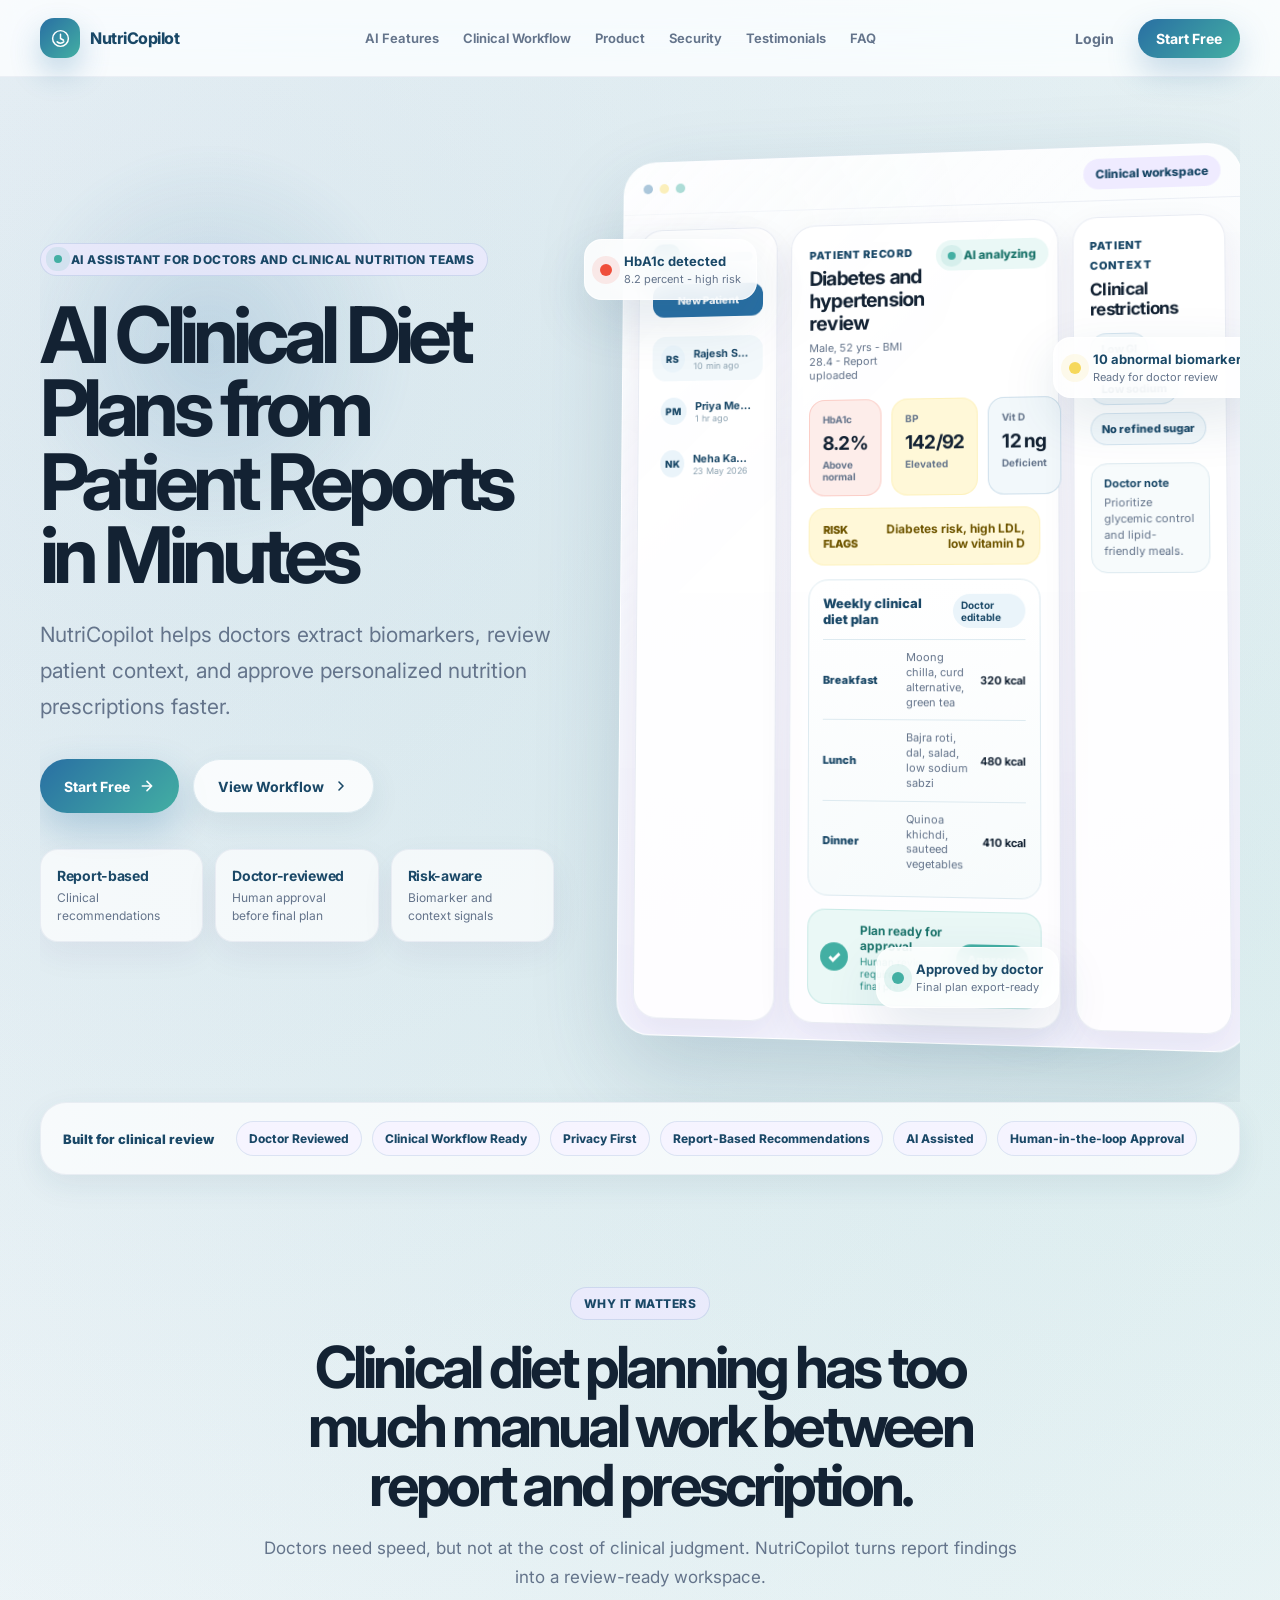
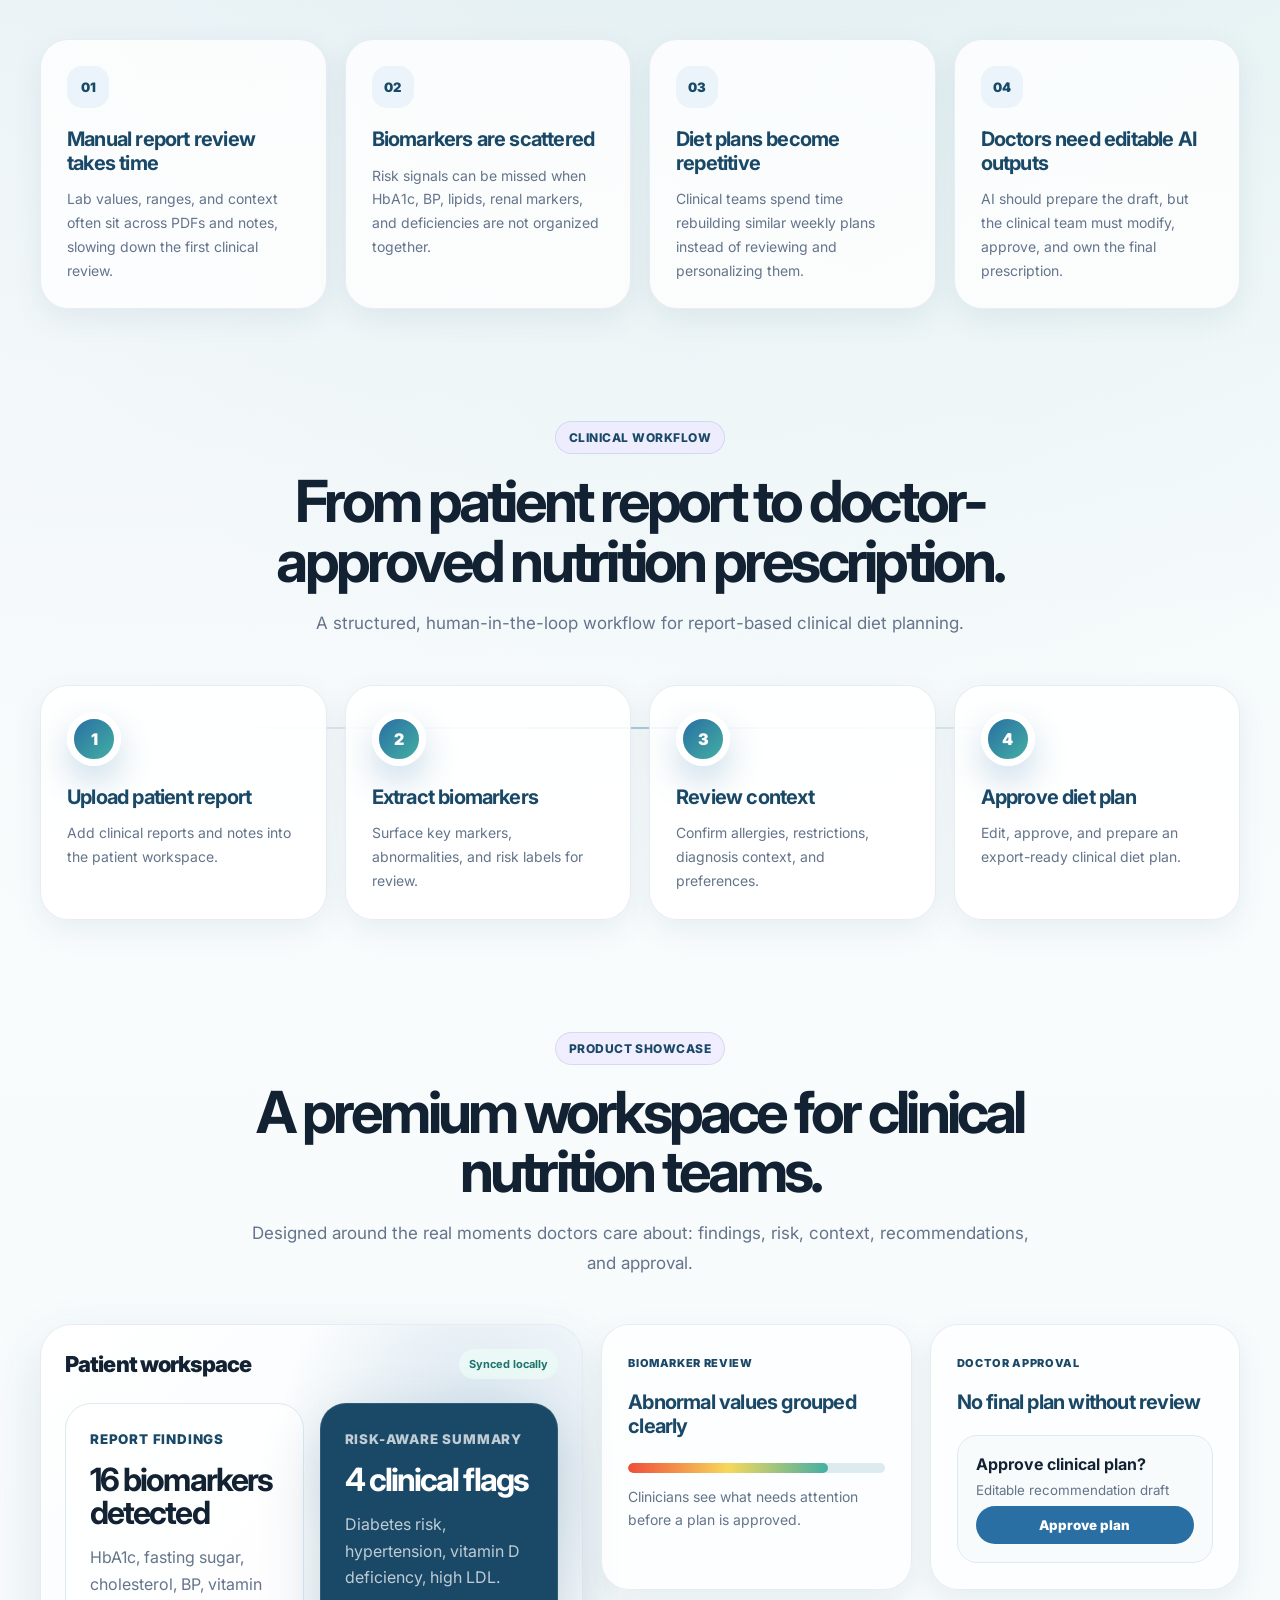
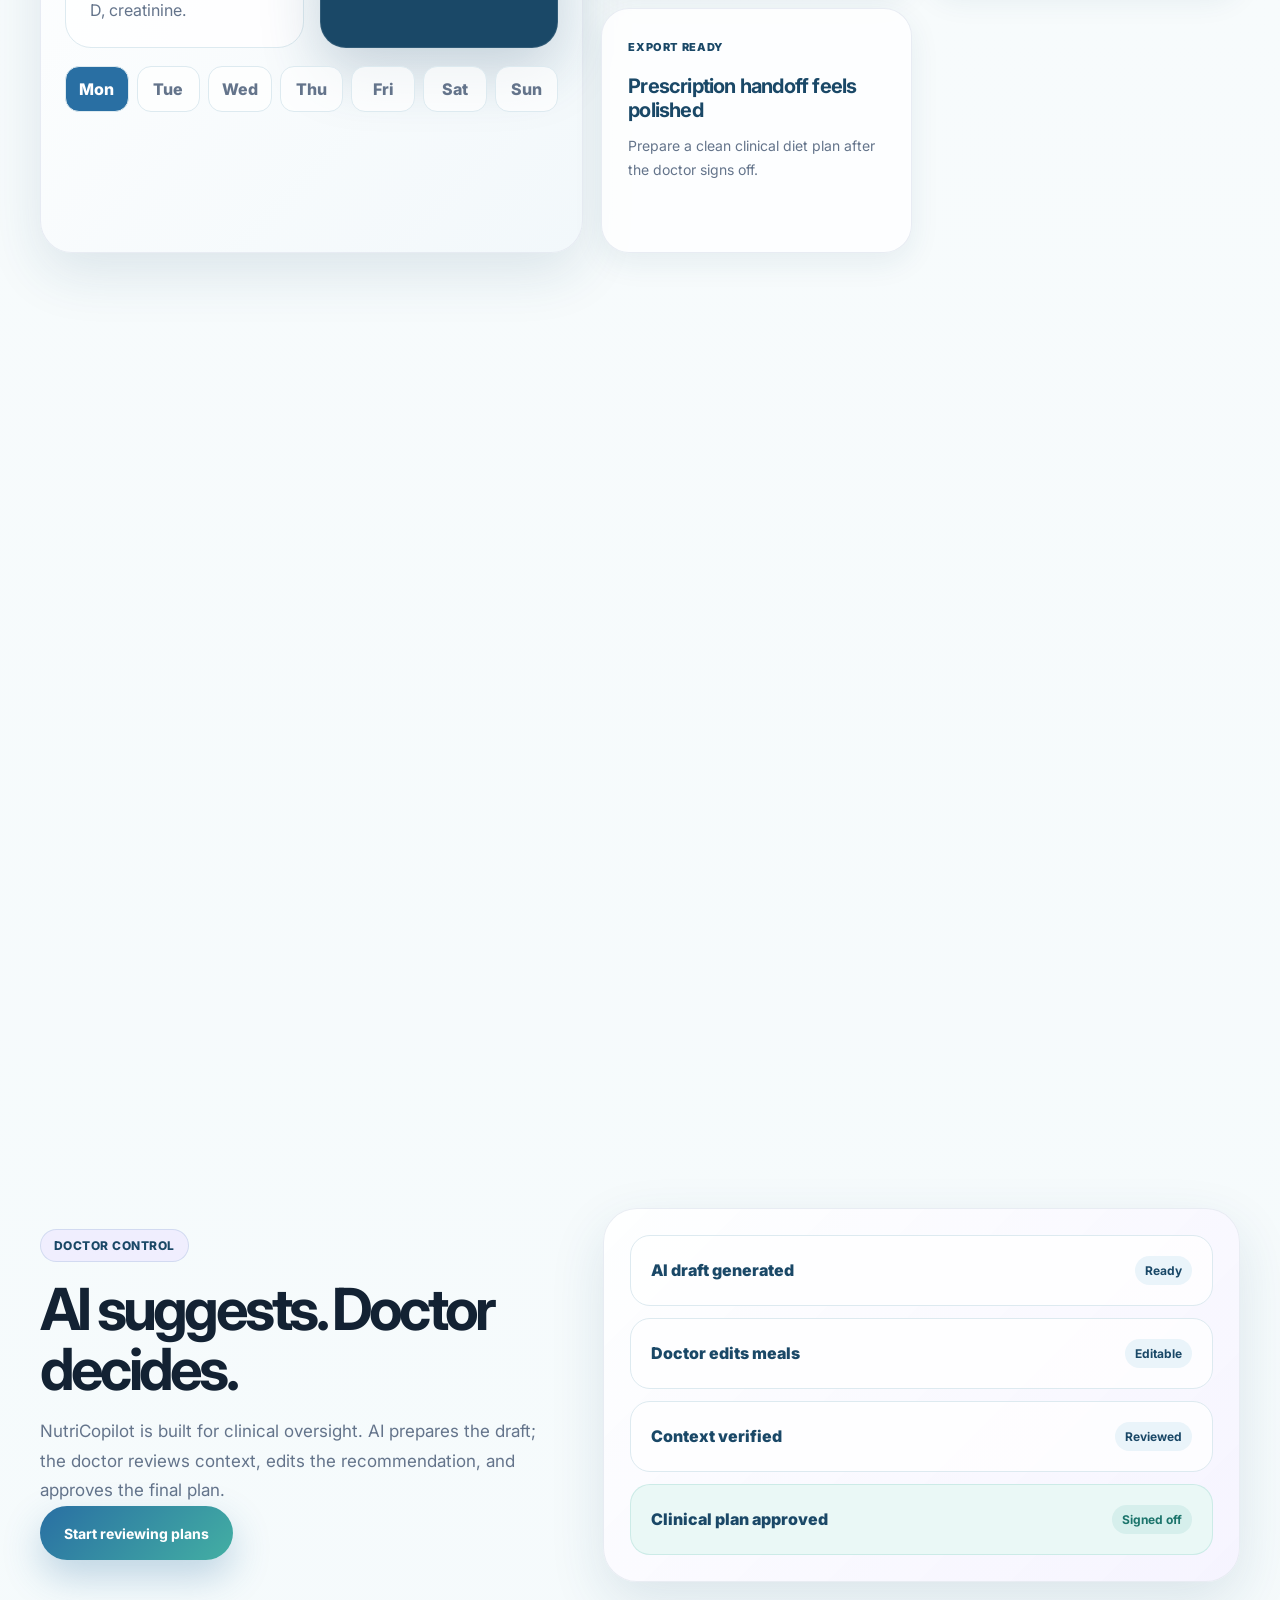
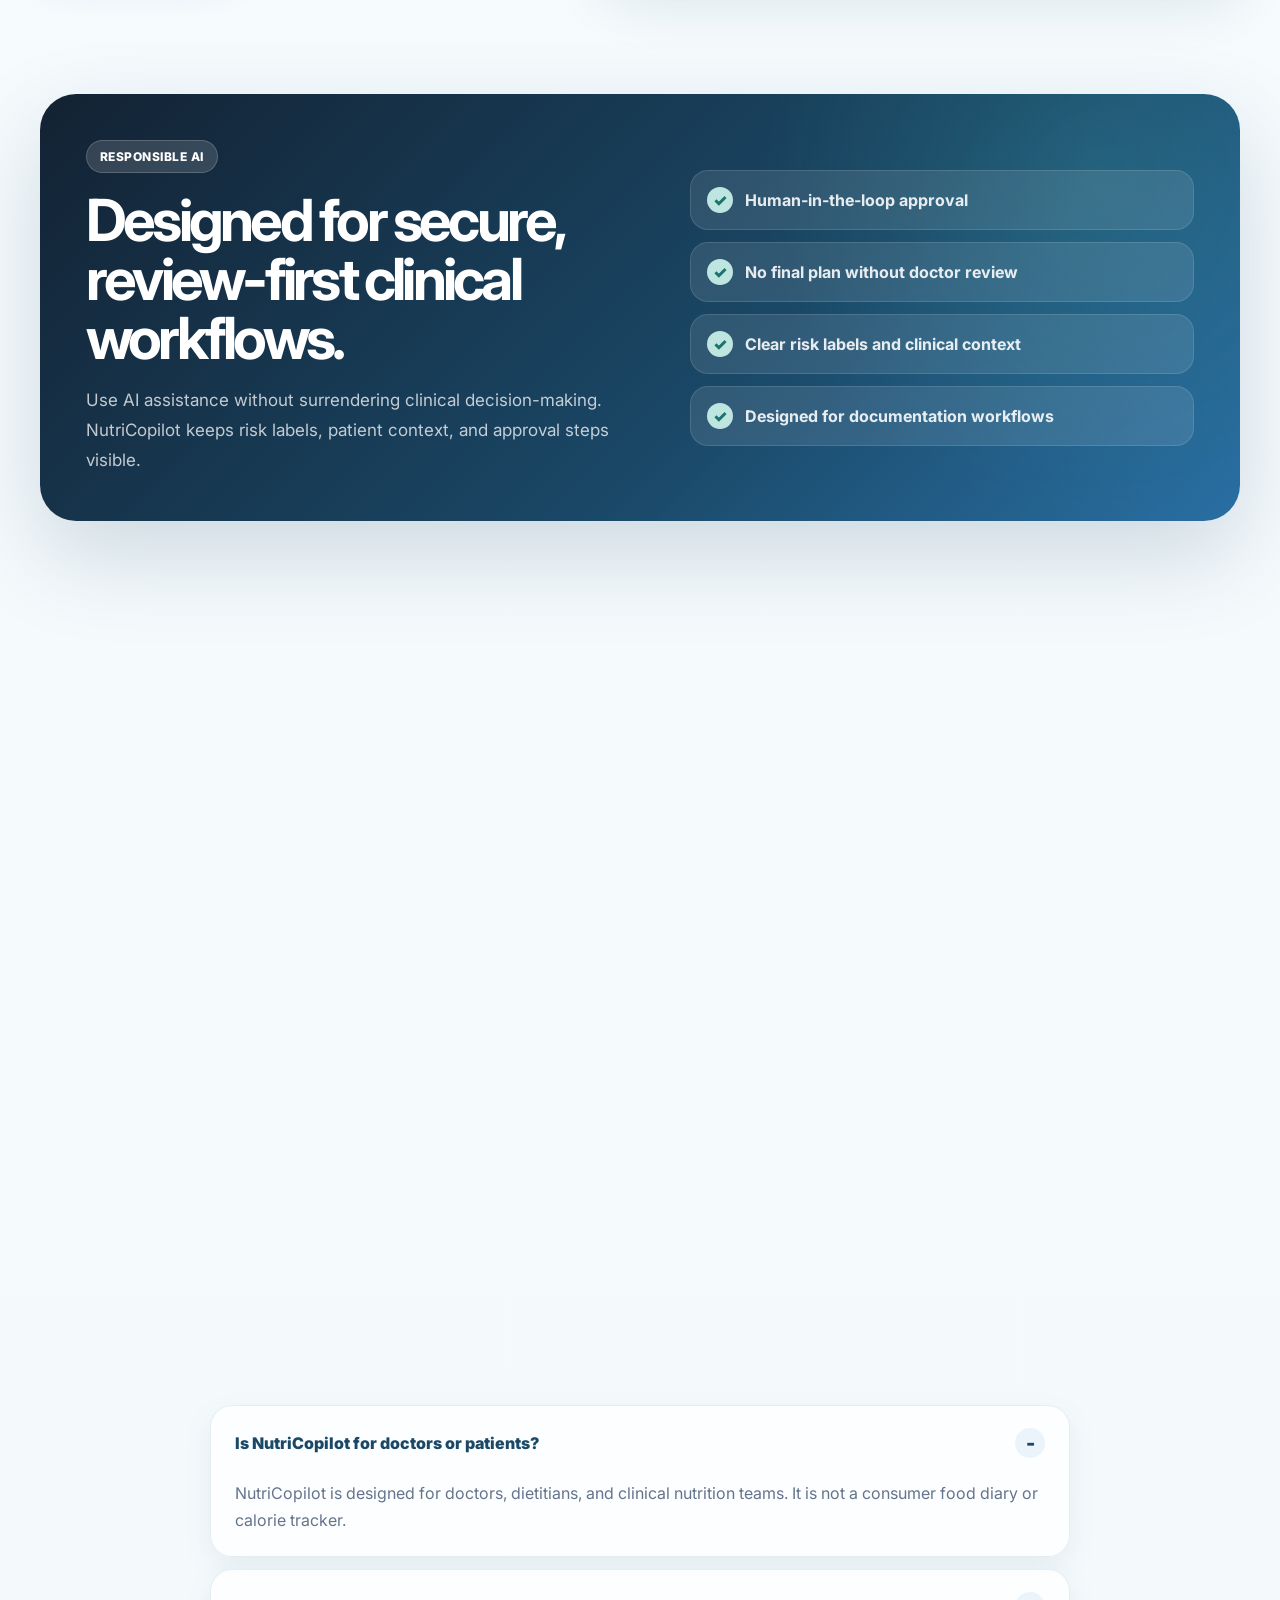
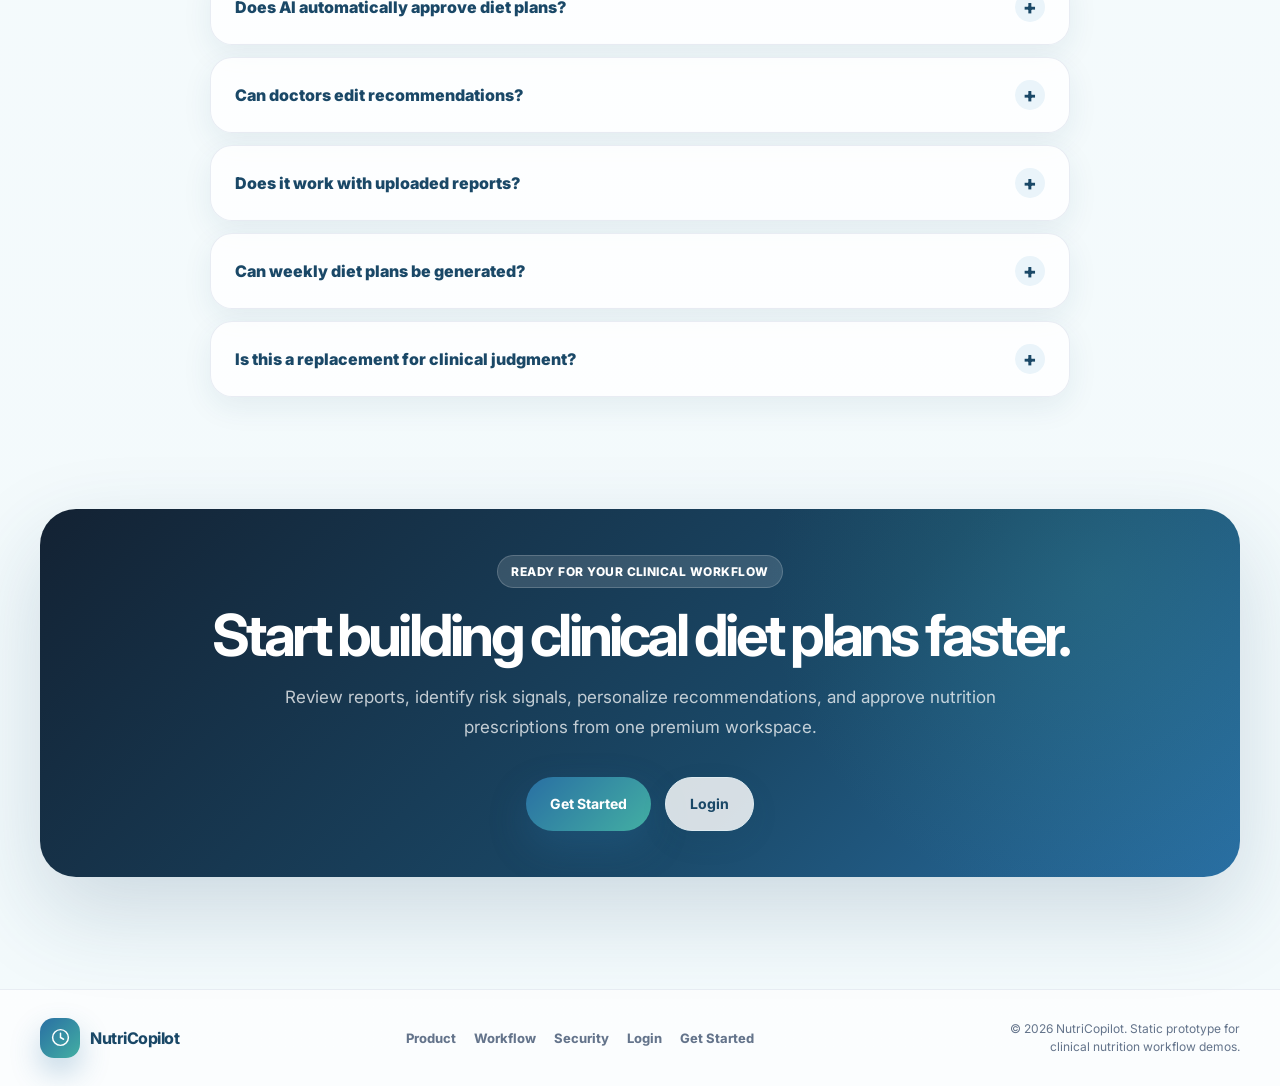
==== commit 572aff4b: "ui changes" ====
--- a/landing.html
+++ b/landing.html
@@ -3,533 +3,439 @@
 <head>
     <meta charset="UTF-8">
     <meta name="viewport" content="width=device-width, initial-scale=1.0">
-    <title>NutriCopilot — AI Clinical Nutrition Assistant</title>
+    <title>NutriCopilot - AI Clinical Nutrition Assistant</title>
     <link rel="preconnect" href="https://fonts.googleapis.com">
     <link rel="preconnect" href="https://fonts.gstatic.com" crossorigin>
-    <link href="https://fonts.googleapis.com/css2?family=Inter:wght@300;400;500;600;700;800&display=swap" rel="stylesheet">
+    <link href="https://fonts.googleapis.com/css2?family=Inter:ital,opsz,wght@0,14..32,300;0,14..32,400;0,14..32,500;0,14..32,600;0,14..32,700;0,14..32,800&display=swap" rel="stylesheet">
     <link rel="stylesheet" href="landing.css">
 </head>
 <body>
-
-<!-- PAGE TRANSITION -->
-<div class="page-transition" id="pageTransition"></div>
-
-<!-- ═══════════════════════════════════════════
-     NAVIGATION
-═══════════════════════════════════════════ -->
-<nav class="nav" id="nav">
-    <div class="nav-inner">
-        <a href="landing.html" class="nav-logo">
-            <div class="nav-logo-icon">
-                <svg width="17" height="17" viewBox="0 0 24 24" fill="none">
-                    <circle cx="12" cy="12" r="10" stroke="currentColor" stroke-width="1.8"/>
-                    <path d="M12 7v5l3 1.5" stroke="currentColor" stroke-width="1.8" stroke-linecap="round"/>
-                </svg>
-            </div>
-            NutriCopilot
-        </a>
-
-        <div class="nav-links" id="navLinks">
-            <a href="#features">Features</a>
-            <a href="#workflow">Workflow</a>
-            <a href="#testimonials">Testimonials</a>
-        </div>
-
-        <div class="nav-actions">
-            <a href="login.html" class="nav-link-btn">Log in</a>
-            <a href="signup.html" class="nav-cta-btn">Get Started</a>
-        </div>
-
-        <button class="nav-mobile-toggle" id="mobileNavToggle" aria-label="Open menu">
-            <span></span><span></span><span></span>
-        </button>
-    </div>
-</nav>
-
-<!-- MOBILE DRAWER -->
-<div class="mobile-nav-drawer hidden" id="mobileNavDrawer">
-    <a href="#features">Features</a>
-    <a href="#workflow">Workflow</a>
-    <a href="#testimonials">Testimonials</a>
-    <div class="mobile-nav-actions">
-        <a href="login.html" class="nav-link-btn">Log in</a>
-        <a href="signup.html" class="nav-cta-btn">Get Started</a>
-    </div>
-</div>
-
-<!-- ═══════════════════════════════════════════
-     HERO — Split layout
-═══════════════════════════════════════════ -->
-<section class="hero">
-    <!-- LEFT: Messaging -->
-    <div class="hero-left">
-        <div class="hero-badge reveal">
-            <span class="hero-badge-dot"></span>
-            AI Assistant for Clinical Nutrition Teams
-        </div>
-
-        <h1 class="hero-title reveal">
-            Generate Clinical<br>
-            <span class="hero-title-accent">Diet Plans in Minutes</span>
-        </h1>
-
-        <p class="hero-subtitle reveal">
-            Upload patient reports, extract biomarkers automatically,
-            and generate doctor-reviewable diet plans instantly.
-        </p>
-
-        <div class="hero-actions reveal">
-            <a href="signup.html" class="btn-primary btn-lg">
-                Start Free
-                <svg width="14" height="14" viewBox="0 0 24 24" fill="none" stroke="currentColor" stroke-width="2.5"><path d="M5 12h14M12 5l7 7-7 7"/></svg>
+    <div class="page-transition" id="pageTransition"></div>
+
+    <nav class="nav" id="nav">
+        <div class="nav-inner">
+            <a href="landing.html" class="nav-logo" aria-label="NutriCopilot home">
+                <span class="brand-mark">
+                    <svg width="21" height="21" viewBox="0 0 24 24" fill="none" aria-hidden="true">
+                        <circle cx="12" cy="12" r="9" stroke="currentColor" stroke-width="1.7"/>
+                        <path d="M12 7v5l3.5 2" stroke="currentColor" stroke-width="1.7" stroke-linecap="round"/>
+                        <path d="M8.2 15.8c1.1 1 2.4 1.5 3.8 1.5 1.5 0 2.8-.5 3.8-1.5" stroke="currentColor" stroke-width="1.7" stroke-linecap="round"/>
+                    </svg>
+                </span>
+                <span>NutriCopilot</span>
             </a>
-            <button class="btn-secondary btn-lg" id="watchDemoBtn">
-                <svg width="14" height="14" viewBox="0 0 24 24" fill="none" stroke="currentColor" stroke-width="2"><polygon points="5,3 19,12 5,21"/></svg>
-                Watch Demo
+
+            <div class="nav-links" id="navLinks">
+                <a href="#features">AI Features</a>
+                <a href="#workflow">Clinical Workflow</a>
+                <a href="#product">Product</a>
+                <a href="#security">Security</a>
+                <a href="#testimonials">Testimonials</a>
+                <a href="#faq">FAQ</a>
+            </div>
+
+            <div class="nav-actions">
+                <a href="login.html" class="nav-login">Login</a>
+                <a href="signup.html" class="nav-cta">Start Free</a>
+            </div>
+
+            <button class="nav-mobile-toggle" id="mobileNavToggle" type="button" aria-label="Open menu" aria-expanded="false">
+                <span></span><span></span><span></span>
             </button>
         </div>
-
-        <div class="hero-trust reveal">
-            <span class="hero-trust-dot"></span>
-            Trusted by modern clinical nutrition teams
+    </nav>
+
+    <div class="mobile-nav-drawer hidden" id="mobileNavDrawer">
+        <a href="#features">AI Features</a>
+        <a href="#workflow">Clinical Workflow</a>
+        <a href="#product">Product</a>
+        <a href="#security">Security</a>
+        <a href="#testimonials">Testimonials</a>
+        <a href="#faq">FAQ</a>
+        <div class="mobile-nav-actions">
+            <a href="login.html" class="nav-login">Login</a>
+            <a href="signup.html" class="nav-cta">Start Free</a>
         </div>
     </div>
 
-    <!-- RIGHT: Product UI mockup -->
-    <div class="hero-right reveal">
-        <div class="hero-mockup-frame">
-            <!-- Browser chrome -->
-            <div class="mockup-bar">
-                <div class="mockup-dots">
-                    <span></span><span></span><span></span>
-                </div>
-                <div class="mockup-url-pill">app.nutricopilot.ai</div>
-            </div>
-
-            <!-- App UI -->
-            <div class="mockup-ui">
-                <!-- Sidebar: patient list -->
-                <div class="mockup-sidebar">
-                    <div class="ms-logo">
-                        <div class="ms-logo-icon"></div>
-                        <div class="ms-logo-text"></div>
-                    </div>
-                    <div class="ms-new-btn"></div>
-                    <div class="ms-patient active">
-                        <div class="ms-avatar"></div>
-                        <div class="ms-name" style="width:70%"></div>
-                    </div>
-                    <div class="ms-patient">
-                        <div class="ms-avatar"></div>
-                        <div class="ms-name" style="width:55%"></div>
-                    </div>
-                    <div class="ms-patient">
-                        <div class="ms-avatar"></div>
-                        <div class="ms-name" style="width:65%"></div>
-                    </div>
-                    <div class="ms-patient">
-                        <div class="ms-avatar"></div>
-                        <div class="ms-name" style="width:50%"></div>
-                    </div>
-                </div>
-
-                <!-- Main: patient context + diet plan -->
-                <div class="mockup-main">
-                    <!-- Patient header -->
-                    <div class="mm-header">
-                        <div class="mm-patient-block">
-                            <div class="mm-patient-avatar">RS</div>
-                            <div class="mm-patient-info">
-                                <div class="mm-patient-name-bar"></div>
-                                <div class="mm-patient-sub-bar"></div>
-                            </div>
+    <main>
+        <section class="hero section-shell">
+            <div class="hero-bg hero-bg-one"></div>
+            <div class="hero-bg hero-bg-two"></div>
+
+            <div class="hero-copy">
+                <div class="eyebrow reveal">
+                    <span class="pulse-dot"></span>
+                    AI assistant for doctors and clinical nutrition teams
+                </div>
+                <h1 class="hero-title reveal">AI Clinical Diet Plans from Patient Reports in Minutes</h1>
+                <p class="hero-subtitle reveal">
+                    NutriCopilot helps doctors extract biomarkers, review patient context, and approve personalized nutrition prescriptions faster.
+                </p>
+                <div class="hero-actions reveal">
+                    <a href="signup.html" class="btn btn-primary">
+                        Start Free
+                        <svg width="16" height="16" viewBox="0 0 24 24" fill="none" aria-hidden="true"><path d="M5 12h14m-7-7 7 7-7 7" stroke="currentColor" stroke-width="2.4" stroke-linecap="round" stroke-linejoin="round"/></svg>
+                    </a>
+                    <button class="btn btn-secondary" id="watchDemoBtn" type="button">
+                        View Workflow
+                        <svg width="16" height="16" viewBox="0 0 24 24" fill="none" aria-hidden="true"><path d="m9 18 6-6-6-6" stroke="currentColor" stroke-width="2.4" stroke-linecap="round" stroke-linejoin="round"/></svg>
+                    </button>
+                </div>
+                <div class="hero-metrics reveal">
+                    <div><strong>Report-based</strong><span>Clinical recommendations</span></div>
+                    <div><strong>Doctor-reviewed</strong><span>Human approval before final plan</span></div>
+                    <div><strong>Risk-aware</strong><span>Biomarker and context signals</span></div>
+                </div>
+            </div>
+
+            <div class="hero-visual reveal" aria-label="NutriCopilot product mockup">
+                <div class="orbit-card orbit-card-left">
+                    <span class="chip-icon red"></span>
+                    <div>
+                        <strong>HbA1c detected</strong>
+                        <small>8.2 percent - high risk</small>
+                    </div>
+                </div>
+                <div class="orbit-card orbit-card-right">
+                    <span class="chip-icon amber"></span>
+                    <div>
+                        <strong>10 abnormal biomarkers</strong>
+                        <small>Ready for doctor review</small>
+                    </div>
+                </div>
+                <div class="orbit-card orbit-card-bottom">
+                    <span class="chip-icon green"></span>
+                    <div>
+                        <strong>Approved by doctor</strong>
+                        <small>Final plan export-ready</small>
+                    </div>
+                </div>
+
+                <div class="product-frame">
+                    <div class="frame-top">
+                        <div class="window-dots"><span></span><span></span><span></span></div>
+                        <span class="secure-pill">Clinical workspace</span>
+                    </div>
+                    <div class="app-mock">
+                        <aside class="mock-sidebar">
+                            <div class="mock-logo-row"><span></span><b></b></div>
+                            <button class="mock-new">New Patient</button>
+                            <div class="mock-patient active"><span>RS</span><p><b>Rajesh Sharma</b><small>10 min ago</small></p></div>
+                            <div class="mock-patient"><span>PM</span><p><b>Priya Mehta</b><small>1 hr ago</small></p></div>
+                            <div class="mock-patient"><span>NK</span><p><b>Neha Kapoor</b><small>23 May 2026</small></p></div>
+                        </aside>
+                        <section class="mock-main">
+                            <div class="mock-header">
+                                <div>
+                                    <span class="mock-kicker">Patient record</span>
+                                    <h3>Diabetes and hypertension review</h3>
+                                    <p>Male, 52 yrs - BMI 28.4 - Report uploaded</p>
+                                </div>
+                                <span class="ai-status"><i></i> AI analyzing</span>
+                            </div>
+                            <div class="biomarker-grid">
+                                <div class="bio-card danger"><span>HbA1c</span><strong>8.2%</strong><small>Above normal</small></div>
+                                <div class="bio-card warning"><span>BP</span><strong>142/92</strong><small>Elevated</small></div>
+                                <div class="bio-card low"><span>Vit D</span><strong>12 ng</strong><small>Deficient</small></div>
+                            </div>
+                            <div class="risk-banner">
+                                <span>Risk flags</span>
+                                <b>Diabetes risk, high LDL, low vitamin D</b>
+                            </div>
+                            <div class="plan-preview">
+                                <div class="plan-head">
+                                    <span>Weekly clinical diet plan</span>
+                                    <b>Doctor editable</b>
+                                </div>
+                                <div class="meal-row"><span>Breakfast</span><p>Moong chilla, curd alternative, green tea</p><b>320 kcal</b></div>
+                                <div class="meal-row"><span>Lunch</span><p>Bajra roti, dal, salad, low sodium sabzi</p><b>480 kcal</b></div>
+                                <div class="meal-row"><span>Dinner</span><p>Quinoa khichdi, sauteed vegetables</p><b>410 kcal</b></div>
+                            </div>
+                            <div class="approval-strip">
+                                <span class="approval-check">✓</span>
+                                <p><strong>Plan ready for approval</strong><small>Human review required before final prescription</small></p>
+                                <button>Approve</button>
+                            </div>
+                        </section>
+                        <aside class="mock-context">
+                            <span class="context-label">Patient context</span>
+                            <h4>Clinical restrictions</h4>
+                            <div class="context-chip">Low GI</div>
+                            <div class="context-chip">Low sodium</div>
+                            <div class="context-chip">No refined sugar</div>
+                            <div class="context-note">
+                                <strong>Doctor note</strong>
+                                <p>Prioritize glycemic control and lipid-friendly meals.</p>
+                            </div>
+                        </aside>
+                    </div>
+                </div>
+            </div>
+        </section>
+
+        <section class="trust-strip section-shell reveal" aria-label="Trust and workflow badges">
+            <span>Built for clinical review</span>
+            <div class="trust-badges">
+                <div>Doctor Reviewed</div>
+                <div>Clinical Workflow Ready</div>
+                <div>Privacy First</div>
+                <div>Report-Based Recommendations</div>
+                <div>AI Assisted</div>
+                <div>Human-in-the-loop Approval</div>
+            </div>
+        </section>
+
+        <section class="section-shell problem-section">
+            <div class="section-heading reveal">
+                <span class="section-tag">Why it matters</span>
+                <h2>Clinical diet planning has too much manual work between report and prescription.</h2>
+                <p>Doctors need speed, but not at the cost of clinical judgment. NutriCopilot turns report findings into a review-ready workspace.</p>
+            </div>
+            <div class="problem-grid">
+                <article class="premium-card reveal">
+                    <span class="card-icon">01</span>
+                    <h3>Manual report review takes time</h3>
+                    <p>Lab values, ranges, and context often sit across PDFs and notes, slowing down the first clinical review.</p>
+                </article>
+                <article class="premium-card reveal">
+                    <span class="card-icon">02</span>
+                    <h3>Biomarkers are scattered</h3>
+                    <p>Risk signals can be missed when HbA1c, BP, lipids, renal markers, and deficiencies are not organized together.</p>
+                </article>
+                <article class="premium-card reveal">
+                    <span class="card-icon">03</span>
+                    <h3>Diet plans become repetitive</h3>
+                    <p>Clinical teams spend time rebuilding similar weekly plans instead of reviewing and personalizing them.</p>
+                </article>
+                <article class="premium-card reveal">
+                    <span class="card-icon">04</span>
+                    <h3>Doctors need editable AI outputs</h3>
+                    <p>AI should prepare the draft, but the clinical team must modify, approve, and own the final prescription.</p>
+                </article>
+            </div>
+        </section>
+
+        <section class="workflow-section section-shell" id="workflow">
+            <div class="section-heading reveal">
+                <span class="section-tag">Clinical workflow</span>
+                <h2>From patient report to doctor-approved nutrition prescription.</h2>
+                <p>A structured, human-in-the-loop workflow for report-based clinical diet planning.</p>
+            </div>
+            <div class="workflow-line">
+                <article class="workflow-step reveal">
+                    <span>1</span>
+                    <h3>Upload patient report</h3>
+                    <p>Add clinical reports and notes into the patient workspace.</p>
+                </article>
+                <article class="workflow-step reveal">
+                    <span>2</span>
+                    <h3>Extract biomarkers</h3>
+                    <p>Surface key markers, abnormalities, and risk labels for review.</p>
+                </article>
+                <article class="workflow-step reveal">
+                    <span>3</span>
+                    <h3>Review context</h3>
+                    <p>Confirm allergies, restrictions, diagnosis context, and preferences.</p>
+                </article>
+                <article class="workflow-step reveal">
+                    <span>4</span>
+                    <h3>Approve diet plan</h3>
+                    <p>Edit, approve, and prepare an export-ready clinical diet plan.</p>
+                </article>
+            </div>
+        </section>
+
+        <section class="product-section section-shell" id="product">
+            <div class="section-heading reveal">
+                <span class="section-tag">Product showcase</span>
+                <h2>A premium workspace for clinical nutrition teams.</h2>
+                <p>Designed around the real moments doctors care about: findings, risk, context, recommendations, and approval.</p>
+            </div>
+            <div class="showcase-grid">
+                <article class="showcase-large reveal">
+                    <div class="showcase-toolbar">
+                        <span>Patient workspace</span>
+                        <b>Synced locally</b>
+                    </div>
+                    <div class="workspace-preview">
+                        <div class="workspace-card">
+                            <small>Report findings</small>
+                            <strong>16 biomarkers detected</strong>
+                            <p>HbA1c, fasting sugar, cholesterol, BP, vitamin D, creatinine.</p>
                         </div>
-                        <div class="mm-status-badge">
-                            <div class="mm-status-dot"></div>
-                            AI Active
+                        <div class="workspace-card dark">
+                            <small>Risk-aware summary</small>
+                            <strong>4 clinical flags</strong>
+                            <p>Diabetes risk, hypertension, vitamin D deficiency, high LDL.</p>
                         </div>
                     </div>
-
-                    <!-- Uploaded report -->
-                    <div class="mm-report-row">
-                        <div class="mm-report-icon">
-                            <svg width="13" height="13" viewBox="0 0 24 24" fill="none" stroke="#7C3AED" stroke-width="2"><path d="M14 2H6a2 2 0 0 0-2 2v16a2 2 0 0 0 2 2h12a2 2 0 0 0 2-2V8z"/><polyline points="14,2 14,8 20,8"/></svg>
-                        </div>
-                        <div class="mm-report-meta">
-                            <div class="mm-report-name"></div>
-                            <div class="mm-report-size"></div>
-                        </div>
-                        <div class="mm-check-icon">
-                            <svg width="14" height="14" viewBox="0 0 24 24" fill="none" stroke="currentColor" stroke-width="2.5"><polyline points="20,6 9,17 4,12"/></svg>
-                        </div>
-                    </div>
-
-                    <!-- Extracted biomarkers -->
-                    <div class="mm-biomarkers">
-                        <div class="mm-bio high">
-                            <div class="mm-bio-label">HbA1c</div>
-                            <div class="mm-bio-value">8.2%</div>
-                        </div>
-                        <div class="mm-bio warn">
-                            <div class="mm-bio-label">BP</div>
-                            <div class="mm-bio-value">142/92</div>
-                        </div>
-                        <div class="mm-bio low">
-                            <div class="mm-bio-label">Vit D</div>
-                            <div class="mm-bio-value">12 ng</div>
-                        </div>
-                        <div class="mm-bio ok">
-                            <div class="mm-bio-label">eGFR</div>
-                            <div class="mm-bio-value">88</div>
-                        </div>
-                    </div>
-
-                    <!-- Allergy alert -->
-                    <div class="mm-allergy">
-                        <div class="mm-allergy-icon">
-                            <svg width="13" height="13" viewBox="0 0 24 24" fill="none" stroke="currentColor" stroke-width="2"><path d="M10.29 3.86L1.82 18a2 2 0 0 0 1.71 3h16.94a2 2 0 0 0 1.71-3L13.71 3.86a2 2 0 0 0-3.42 0z"/><line x1="12" y1="9" x2="12" y2="13"/><line x1="12" y1="17" x2="12.01" y2="17"/></svg>
-                        </div>
-                        <span class="mm-allergy-text">Allergy detected — Lactose Intolerant · Avoiding dairy</span>
-                    </div>
-
-                    <!-- Generated meal plan -->
-                    <div class="mm-plan-header">
-                        <span class="mm-plan-label">Generated Diet Plan</span>
-                        <span class="mm-plan-kcal">1,680 kcal · 7 meals</span>
-                    </div>
-                    <div class="mm-meals">
-                        <div class="mm-meal">
-                            <span class="mm-meal-emoji">🌅</span>
-                            <span class="mm-meal-name">Early Morning — Methi water + almonds</span>
-                            <span class="mm-meal-kcal">80</span>
-                        </div>
-                        <div class="mm-meal">
-                            <span class="mm-meal-emoji">🍳</span>
-                            <span class="mm-meal-name">Breakfast — Moong chilla + green tea</span>
-                            <span class="mm-meal-kcal">320</span>
-                        </div>
-                        <div class="mm-meal">
-                            <span class="mm-meal-emoji">🥗</span>
-                            <span class="mm-meal-name">Lunch — Bajra roti + dal + sabzi</span>
-                            <span class="mm-meal-kcal">480</span>
-                        </div>
-                    </div>
-
-                    <!-- Doctor approval -->
-                    <div class="mm-approve">
-                        <div class="mm-approve-icon">
-                            <svg width="13" height="13" viewBox="0 0 24 24" fill="none" stroke="currentColor" stroke-width="2.5"><path d="M22 11.08V12a10 10 0 1 1-5.93-9.14"/><polyline points="22,4 12,14.01 9,11.01"/></svg>
-                        </div>
-                        <span class="mm-approve-text">Plan Approved by Dr. Sharma</span>
-                        <span class="mm-approve-time">Just now</span>
-                    </div>
-                </div>
-            </div>
+                    <div class="week-tabs">
+                        <span class="active">Mon</span><span>Tue</span><span>Wed</span><span>Thu</span><span>Fri</span><span>Sat</span><span>Sun</span>
+                    </div>
+                </article>
+                <article class="showcase-card reveal">
+                    <span class="mini-label">Biomarker review</span>
+                    <h3>Abnormal values grouped clearly</h3>
+                    <div class="mini-meter"><span style="width:78%"></span></div>
+                    <p>Clinicians see what needs attention before a plan is approved.</p>
+                </article>
+                <article class="showcase-card reveal">
+                    <span class="mini-label">Doctor approval</span>
+                    <h3>No final plan without review</h3>
+                    <div class="approval-modal-mini">
+                        <b>Approve clinical plan?</b>
+                        <small>Editable recommendation draft</small>
+                        <button>Approve plan</button>
+                    </div>
+                </article>
+                <article class="showcase-card reveal">
+                    <span class="mini-label">Export ready</span>
+                    <h3>Prescription handoff feels polished</h3>
+                    <p>Prepare a clean clinical diet plan after the doctor signs off.</p>
+                </article>
+            </div>
+        </section>
+
+        <section class="features-section section-shell" id="features">
+            <div class="section-heading reveal">
+                <span class="section-tag">AI features</span>
+                <h2>Everything needed for report-driven clinical diet planning.</h2>
+                <p>Premium AI assistance with the controls clinical teams expect.</p>
+            </div>
+            <div class="feature-grid">
+                <article class="feature-card reveal"><span></span><h3>Biomarker Extraction</h3><p>Turn uploaded reports into structured markers for review.</p></article>
+                <article class="feature-card reveal"><span></span><h3>Risk Flag Detection</h3><p>Highlight clinical risks with clear labels and priority.</p></article>
+                <article class="feature-card reveal"><span></span><h3>Patient Context Review</h3><p>Review dietary restrictions, preferences, and notes in one place.</p></article>
+                <article class="feature-card reveal"><span></span><h3>Weekly Diet Plan Generation</h3><p>Prepare doctor-editable weekly meal schedules faster.</p></article>
+                <article class="feature-card reveal"><span></span><h3>Doctor Editable Recommendations</h3><p>Modify AI output before any final prescription is approved.</p></article>
+                <article class="feature-card reveal"><span></span><h3>Clinical Notes and Restrictions</h3><p>Keep recommendations aligned with allergies and medical context.</p></article>
+                <article class="feature-card reveal"><span></span><h3>Report Findings Summary</h3><p>Summarize key findings for faster clinical orientation.</p></article>
+                <article class="feature-card reveal"><span></span><h3>Export and Approval Workflow</h3><p>Move from draft to approved plan with a clean handoff.</p></article>
+            </div>
+        </section>
+
+        <section class="doctor-control section-shell">
+            <div class="control-copy reveal">
+                <span class="section-tag">Doctor control</span>
+                <h2>AI suggests. Doctor decides.</h2>
+                <p>NutriCopilot is built for clinical oversight. AI prepares the draft; the doctor reviews context, edits the recommendation, and approves the final plan.</p>
+                <a href="signup.html" class="btn btn-primary">Start reviewing plans</a>
+            </div>
+            <div class="control-panel reveal">
+                <div class="control-row active"><span>AI draft generated</span><b>Ready</b></div>
+                <div class="control-row"><span>Doctor edits meals</span><b>Editable</b></div>
+                <div class="control-row"><span>Context verified</span><b>Reviewed</b></div>
+                <div class="control-row final"><span>Clinical plan approved</span><b>Signed off</b></div>
+            </div>
+        </section>
+
+        <section class="security-section section-shell" id="security">
+            <div class="security-card reveal">
+                <div>
+                    <span class="section-tag">Responsible AI</span>
+                    <h2>Designed for secure, review-first clinical workflows.</h2>
+                    <p>Use AI assistance without surrendering clinical decision-making. NutriCopilot keeps risk labels, patient context, and approval steps visible.</p>
+                </div>
+                <div class="security-list">
+                    <div><span>✓</span> Human-in-the-loop approval</div>
+                    <div><span>✓</span> No final plan without doctor review</div>
+                    <div><span>✓</span> Clear risk labels and clinical context</div>
+                    <div><span>✓</span> Designed for documentation workflows</div>
+                </div>
+            </div>
+        </section>
+
+        <section class="testimonials-section section-shell" id="testimonials">
+            <div class="section-heading reveal">
+                <span class="section-tag">Social proof</span>
+                <h2>Designed for clinical nutrition teams.</h2>
+                <p>Demo positioning for report-based nutrition workflows, doctor review, and faster plan preparation.</p>
+            </div>
+            <div class="testimonial-grid">
+                <article class="testimonial-card reveal">
+                    <p>"The workflow is built around how clinical teams review reports, context, and recommendations before approval."</p>
+                    <span>Sample feedback - clinical nutrition workflow</span>
+                </article>
+                <article class="testimonial-card reveal">
+                    <p>"A useful structure for turning report findings into diet-plan drafts that doctors can edit."</p>
+                    <span>Sample feedback - doctor review workflow</span>
+                </article>
+                <article class="testimonial-card reveal">
+                    <p>"The human approval step makes the AI assistance feel appropriate for clinical use."</p>
+                    <span>Sample feedback - responsible AI workflow</span>
+                </article>
+            </div>
+        </section>
+
+        <section class="faq-section section-shell" id="faq">
+            <div class="section-heading reveal">
+                <span class="section-tag">FAQ</span>
+                <h2>Questions doctors usually ask.</h2>
+            </div>
+            <div class="faq-list">
+                <details class="faq-item reveal" open>
+                    <summary>Is NutriCopilot for doctors or patients?</summary>
+                    <p>NutriCopilot is designed for doctors, dietitians, and clinical nutrition teams. It is not a consumer food diary or calorie tracker.</p>
+                </details>
+                <details class="faq-item reveal">
+                    <summary>Does AI automatically approve diet plans?</summary>
+                    <p>No. AI can generate a draft recommendation, but the doctor reviews, edits, and approves the final clinical diet plan.</p>
+                </details>
+                <details class="faq-item reveal">
+                    <summary>Can doctors edit recommendations?</summary>
+                    <p>Yes. Recommendations are designed to be reviewed and modified before approval.</p>
+                </details>
+                <details class="faq-item reveal">
+                    <summary>Does it work with uploaded reports?</summary>
+                    <p>The prototype showcases report upload, biomarker extraction, risk flag review, and plan generation flows.</p>
+                </details>
+                <details class="faq-item reveal">
+                    <summary>Can weekly diet plans be generated?</summary>
+                    <p>Yes. NutriCopilot is positioned around doctor-editable weekly clinical diet plans and meal schedules.</p>
+                </details>
+                <details class="faq-item reveal">
+                    <summary>Is this a replacement for clinical judgment?</summary>
+                    <p>No. It is an AI-assisted workflow tool. Clinical judgment and final approval remain with the doctor.</p>
+                </details>
+            </div>
+        </section>
+
+        <section class="final-cta section-shell">
+            <div class="final-cta-card reveal">
+                <span class="section-tag">Ready for your clinical workflow</span>
+                <h2>Start building clinical diet plans faster.</h2>
+                <p>Review reports, identify risk signals, personalize recommendations, and approve nutrition prescriptions from one premium workspace.</p>
+                <div class="final-actions">
+                    <a href="signup.html" class="btn btn-primary">Get Started</a>
+                    <a href="login.html" class="btn btn-secondary">Login</a>
+                </div>
+            </div>
+        </section>
+    </main>
+
+    <footer class="footer">
+        <div class="footer-inner">
+            <a href="landing.html" class="nav-logo">
+                <span class="brand-mark">
+                    <svg width="21" height="21" viewBox="0 0 24 24" fill="none" aria-hidden="true">
+                        <circle cx="12" cy="12" r="9" stroke="currentColor" stroke-width="1.7"/>
+                        <path d="M12 7v5l3.5 2" stroke="currentColor" stroke-width="1.7" stroke-linecap="round"/>
+                    </svg>
+                </span>
+                <span>NutriCopilot</span>
+            </a>
+            <div class="footer-links">
+                <a href="#features">Product</a>
+                <a href="#workflow">Workflow</a>
+                <a href="#security">Security</a>
+                <a href="login.html">Login</a>
+                <a href="signup.html">Get Started</a>
+            </div>
+            <p>© 2026 NutriCopilot. Static prototype for clinical nutrition workflow demos.</p>
         </div>
-    </div>
-</section>
-
-<!-- ═══════════════════════════════════════════
-     TRUST STRIP
-═══════════════════════════════════════════ -->
-<div class="trust-strip">
-    <div class="trust-strip-inner">
-        <span class="trust-label">Trusted by</span>
-        <div class="trust-logos">
-            <span class="trust-logo">Apollo Hospitals</span>
-            <span class="trust-logo">Fortis Healthcare</span>
-            <span class="trust-logo">Max Healthcare</span>
-            <span class="trust-logo">Manipal Hospitals</span>
-            <span class="trust-logo">AIIMS Network</span>
-        </div>
-    </div>
-</div>
-
-<!-- ═══════════════════════════════════════════
-     PROBLEM → SOLUTION
-═══════════════════════════════════════════ -->
-<div class="section">
-    <div class="section-header">
-        <span class="section-tag reveal">The Problem</span>
-        <h2 class="section-title reveal">Repetitive work is burning out clinical dietitians</h2>
-        <p class="section-desc reveal">Creating diet plans manually takes 15–20 minutes per patient. With a full clinic, that's unsustainable.</p>
-    </div>
-
-    <div class="ps-grid">
-        <div class="ps-card reveal">
-            <div class="ps-card-tag before">Before NutriCopilot</div>
-            <ul class="ps-list">
-                <li>
-                    <svg width="15" height="15" viewBox="0 0 24 24" fill="none" stroke="#EF4444" stroke-width="2.5"><circle cx="12" cy="12" r="10"/><path d="M15 9l-6 6M9 9l6 6"/></svg>
-                    20 min per diet plan
-                </li>
-                <li>
-                    <svg width="15" height="15" viewBox="0 0 24 24" fill="none" stroke="#EF4444" stroke-width="2.5"><circle cx="12" cy="12" r="10"/><path d="M15 9l-6 6M9 9l6 6"/></svg>
-                    Manual report reading
-                </li>
-                <li>
-                    <svg width="15" height="15" viewBox="0 0 24 24" fill="none" stroke="#EF4444" stroke-width="2.5"><circle cx="12" cy="12" r="10"/><path d="M15 9l-6 6M9 9l6 6"/></svg>
-                    Repetitive, error-prone work
-                </li>
-                <li>
-                    <svg width="15" height="15" viewBox="0 0 24 24" fill="none" stroke="#EF4444" stroke-width="2.5"><circle cx="12" cy="12" r="10"/><path d="M15 9l-6 6M9 9l6 6"/></svg>
-                    Clinical burnout
-                </li>
-            </ul>
-        </div>
-
-        <div class="ps-arrow reveal">
-            <svg width="28" height="28" viewBox="0 0 24 24" fill="none" stroke="currentColor" stroke-width="1.5"><path d="M5 12h14M12 5l7 7-7 7"/></svg>
-        </div>
-
-        <div class="ps-card reveal">
-            <div class="ps-card-tag after">With NutriCopilot</div>
-            <ul class="ps-list">
-                <li>
-                    <svg width="15" height="15" viewBox="0 0 24 24" fill="none" stroke="#10B981" stroke-width="2.5"><path d="M22 11.08V12a10 10 0 1 1-5.93-9.14"/><polyline points="22,4 12,14.01 9,11.01"/></svg>
-                    2 min workflows
-                </li>
-                <li>
-                    <svg width="15" height="15" viewBox="0 0 24 24" fill="none" stroke="#10B981" stroke-width="2.5"><path d="M22 11.08V12a10 10 0 1 1-5.93-9.14"/><polyline points="22,4 12,14.01 9,11.01"/></svg>
-                    AI-assisted analysis
-                </li>
-                <li>
-                    <svg width="15" height="15" viewBox="0 0 24 24" fill="none" stroke="#10B981" stroke-width="2.5"><path d="M22 11.08V12a10 10 0 1 1-5.93-9.14"/><polyline points="22,4 12,14.01 9,11.01"/></svg>
-                    Automatic risk detection
-                </li>
-                <li>
-                    <svg width="15" height="15" viewBox="0 0 24 24" fill="none" stroke="#10B981" stroke-width="2.5"><path d="M22 11.08V12a10 10 0 1 1-5.93-9.14"/><polyline points="22,4 12,14.01 9,11.01"/></svg>
-                    Doctor remains in control
-                </li>
-            </ul>
-        </div>
-    </div>
-</div>
-
-<!-- ═══════════════════════════════════════════
-     HOW IT WORKS — 3 STEPS
-═══════════════════════════════════════════ -->
-<div class="section" id="workflow" style="background: white; max-width: 100%; padding: 80px 0;">
-    <div style="max-width: 1120px; margin: 0 auto; padding: 0 32px;">
-        <div class="section-header">
-            <span class="section-tag reveal">How It Works</span>
-            <h2 class="section-title reveal">From report to approved plan in 3 steps</h2>
-            <p class="section-desc reveal">A focused AI-first workflow. No steep learning curve.</p>
-        </div>
-
-        <div class="steps-grid">
-            <!-- Step 1 -->
-            <div class="step-card reveal">
-                <div class="step-num">1</div>
-                <div class="step-title">Upload Patient Report</div>
-                <p class="step-desc">Drag & drop a blood report, lab PDF, or prescription. AI reads it in seconds.</p>
-                <div class="step-mini">
-                    <div class="step-mini-upload">
-                        <div class="step-mini-icon">
-                            <svg width="14" height="14" viewBox="0 0 24 24" fill="none" stroke="currentColor" stroke-width="2"><path d="M21 15v4a2 2 0 0 1-2 2H5a2 2 0 0 1-2-2v-4"/><polyline points="17,8 12,3 7,8"/><line x1="12" y1="3" x2="12" y2="15"/></svg>
-                        </div>
-                        <div class="step-mini-info">
-                            <span class="step-mini-filename">blood_report_rajesh.pdf</span>
-                            <span class="step-mini-type">PDF · 1.2 MB · Uploaded</span>
-                        </div>
-                    </div>
-                </div>
-            </div>
-
-            <!-- Step 2 -->
-            <div class="step-card reveal">
-                <div class="step-num">2</div>
-                <div class="step-title">AI Extracts Clinical Insights</div>
-                <p class="step-desc">NutriCopilot pulls biomarkers, flags risk values, and detects allergies automatically.</p>
-                <div class="step-mini">
-                    <div class="step-mini-vitals">
-                        <div class="step-mini-vital" style="background: #FEF2F2;">
-                            <span class="step-mini-vital-name">HbA1c</span>
-                            <span class="step-mini-vital-val" style="background:#FECACA; color:#EF4444;">8.2% ↑</span>
-                        </div>
-                        <div class="step-mini-vital" style="background: #FFFBEB;">
-                            <span class="step-mini-vital-name">Blood Pressure</span>
-                            <span class="step-mini-vital-val" style="background:#FDE68A; color:#B45309;">142/92</span>
-                        </div>
-                        <div class="step-mini-vital" style="background: #EEF2FF;">
-                            <span class="step-mini-vital-name">Vitamin D</span>
-                            <span class="step-mini-vital-val" style="background:#C7D2FE; color:#4338CA;">12 ng/mL ↓</span>
-                        </div>
-                    </div>
-                </div>
-            </div>
-
-            <!-- Step 3 -->
-            <div class="step-card reveal">
-                <div class="step-num">3</div>
-                <div class="step-title">Generate &amp; Approve Diet Plan</div>
-                <p class="step-desc">Review the AI-generated plan, edit if needed, approve, and export as a PDF.</p>
-                <div class="step-mini">
-                    <div class="step-mini-plan">
-                        <div class="step-mini-meal"><span>🌅</span> Early Morning — Methi water</div>
-                        <div class="step-mini-meal"><span>🍳</span> Breakfast — Moong chilla</div>
-                        <div class="step-mini-meal"><span>🥗</span> Lunch — Bajra roti + dal</div>
-                        <div class="step-approve-row">
-                            <svg width="12" height="12" viewBox="0 0 24 24" fill="none" stroke="currentColor" stroke-width="2.5"><path d="M22 11.08V12a10 10 0 1 1-5.93-9.14"/><polyline points="22,4 12,14.01 9,11.01"/></svg>
-                            Plan Approved — PDF Ready
-                        </div>
-                    </div>
-                </div>
-            </div>
-        </div>
-    </div>
-</div>
-
-<!-- ═══════════════════════════════════════════
-     FEATURES — 4 CARDS
-═══════════════════════════════════════════ -->
-<div class="section" id="features">
-    <div class="section-header">
-        <span class="section-tag reveal">Features</span>
-        <h2 class="section-title reveal">Built for real clinical workflows</h2>
-        <p class="section-desc reveal">Every feature designed with practicing dietitians and doctors.</p>
-    </div>
-
-    <div class="features-grid">
-        <div class="feature-card reveal">
-            <div class="feature-icon">
-                <svg width="20" height="20" viewBox="0 0 24 24" fill="none" stroke="currentColor" stroke-width="1.8"><path d="M14 2H6a2 2 0 0 0-2 2v16a2 2 0 0 0 2 2h12a2 2 0 0 0 2-2V8z"/><polyline points="14,2 14,8 20,8"/><line x1="16" y1="13" x2="8" y2="13"/><line x1="16" y1="17" x2="8" y2="17"/></svg>
-            </div>
-            <div class="feature-title">AI Report Parsing</div>
-            <p class="feature-desc">Upload blood reports and lab results. AI extracts HbA1c, BP, vitamins, kidney markers — and flags abnormalities instantly.</p>
-        </div>
-
-        <div class="feature-card reveal">
-            <div class="feature-icon">
-                <svg width="20" height="20" viewBox="0 0 24 24" fill="none" stroke="currentColor" stroke-width="1.8"><polygon points="13,2 3,14 12,14 11,22 21,10 12,10"/></svg>
-            </div>
-            <div class="feature-title">Smart Diet Generation</div>
-            <p class="feature-desc">AI generates personalized 7-meal plans accounting for conditions, allergies, cuisine, and nutritional targets. One click.</p>
-        </div>
-
-        <div class="feature-card reveal">
-            <div class="feature-icon">
-                <svg width="20" height="20" viewBox="0 0 24 24" fill="none" stroke="currentColor" stroke-width="1.8"><path d="M17 21v-2a4 4 0 0 0-4-4H5a4 4 0 0 0-4 4v2"/><circle cx="9" cy="7" r="4"/><path d="M23 21v-2a4 4 0 0 0-3-3.87"/><path d="M16 3.13a4 4 0 0 1 0 7.75"/></svg>
-            </div>
-            <div class="feature-title">Patient Memory</div>
-            <p class="feature-desc">Every patient is a persistent thread. AI remembers history, past plans, follow-ups, and clinical progression across sessions.</p>
-        </div>
-
-        <div class="feature-card reveal">
-            <div class="feature-icon">
-                <svg width="20" height="20" viewBox="0 0 24 24" fill="none" stroke="currentColor" stroke-width="1.8"><polyline points="9,11 12,14 22,4"/><path d="M21 12v7a2 2 0 0 1-2 2H5a2 2 0 0 1-2-2V5a2 2 0 0 1 2-2h11"/></svg>
-            </div>
-            <div class="feature-title">Doctor Review Workflow</div>
-            <p class="feature-desc">Review, edit, regenerate, or approve. AI assists — the doctor always decides. Full clinical oversight maintained.</p>
-        </div>
-    </div>
-</div>
-
-<!-- ═══════════════════════════════════════════
-     TESTIMONIALS
-═══════════════════════════════════════════ -->
-<div class="section" id="testimonials" style="background: white; max-width: 100%; padding: 80px 0;">
-    <div style="max-width: 1120px; margin: 0 auto; padding: 0 32px;">
-        <div class="section-header">
-            <span class="section-tag reveal">Testimonials</span>
-            <h2 class="section-title reveal">Loved by clinical teams</h2>
-        </div>
-
-        <div class="testimonials-grid">
-            <div class="testimonial-card reveal">
-                <div class="tc-stars">★★★★★</div>
-                <p class="tc-quote">"NutriCopilot cut my diet planning time from 20 minutes to under 2. I can actually focus on patient counseling now instead of paperwork."</p>
-                <div class="tc-author">
-                    <div class="tc-avatar">AS</div>
-                    <div>
-                        <div class="tc-name">Dr. Ananya Sharma</div>
-                        <div class="tc-role">Clinical Dietitian, Apollo Hospitals</div>
-                    </div>
-                </div>
-            </div>
-
-            <div class="testimonial-card reveal">
-                <div class="tc-stars">★★★★★</div>
-                <p class="tc-quote">"The AI understands Indian cuisine perfectly. The allergy detection has already flagged conflicts that I would have missed in a busy clinic."</p>
-                <div class="tc-author">
-                    <div class="tc-avatar">RK</div>
-                    <div>
-                        <div class="tc-name">Dr. Ravi Kumar</div>
-                        <div class="tc-role">Head of Nutrition, Fortis Delhi</div>
-                    </div>
-                </div>
-            </div>
-
-            <div class="testimonial-card reveal">
-                <div class="tc-stars">★★★★★</div>
-                <p class="tc-quote">"Finally a clinical tool that actually feels like it was built for doctors — not a generic health app. The UX is exceptional and the AI is genuinely useful."</p>
-                <div class="tc-author">
-                    <div class="tc-avatar">PM</div>
-                    <div>
-                        <div class="tc-name">Dr. Priya Mehta</div>
-                        <div class="tc-role">Endocrinologist, Max Healthcare</div>
-                    </div>
-                </div>
-            </div>
-        </div>
-    </div>
-</div>
-
-<!-- ═══════════════════════════════════════════
-     FINAL CTA
-═══════════════════════════════════════════ -->
-<div class="final-cta-wrap">
-    <div class="final-cta-inner reveal">
-        <h2 class="final-cta-title">Let AI Handle the Repetitive Work</h2>
-        <p class="final-cta-sub">Focus more on patient care and less on manual diet planning.</p>
-        <div class="final-cta-actions">
-            <a href="signup.html" class="btn-white">
-                Launch NutriCopilot
-                <svg width="14" height="14" viewBox="0 0 24 24" fill="none" stroke="currentColor" stroke-width="2.5"><path d="M5 12h14M12 5l7 7-7 7"/></svg>
-            </a>
-            <button class="btn-outline-white" id="bookDemoBtn">Book Demo</button>
-        </div>
-    </div>
-</div>
-
-<!-- ═══════════════════════════════════════════
-     FOOTER
-═══════════════════════════════════════════ -->
-<footer class="footer">
-    <div class="footer-inner">
-        <div class="footer-brand">
-            <a href="landing.html" class="nav-logo">
-                <div class="nav-logo-icon">
-                    <svg width="17" height="17" viewBox="0 0 24 24" fill="none">
-                        <circle cx="12" cy="12" r="10" stroke="currentColor" stroke-width="1.8"/>
-                        <path d="M12 7v5l3 1.5" stroke="currentColor" stroke-width="1.8" stroke-linecap="round"/>
-                    </svg>
-                </div>
-                NutriCopilot
-            </a>
-            <span class="footer-tagline">AI-powered clinical nutrition assistant</span>
-        </div>
-
-        <div class="footer-links">
-            <a href="#features" class="footer-link">Features</a>
-            <span class="footer-sep">·</span>
-            <a href="#workflow" class="footer-link">Workflow</a>
-            <span class="footer-sep">·</span>
-            <a href="login.html" class="footer-link">Log in</a>
-            <span class="footer-sep">·</span>
-            <a href="signup.html" class="footer-link">Sign up</a>
-            <span class="footer-sep">·</span>
-            <a href="#" class="footer-link">Privacy</a>
-            <span class="footer-sep">·</span>
-            <a href="#" class="footer-link">Terms</a>
-        </div>
-    </div>
-    <div class="footer-bottom">
-        <span class="footer-copy">&copy; 2026 NutriCopilot. All rights reserved.</span>
-        <span class="footer-copy">HIPAA Compliant · Clinically Validated</span>
-    </div>
-</footer>
-
-<script src="landing.js"></script>
+    </footer>
+
+    <script src="landing.js"></script>
 </body>
 </html>
--- a/landing.css
+++ b/landing.css
@@ -1,1519 +1,2424 @@
-/* ============================================================
-   NUTRICOPILOT — CLINICAL LIGHT DESIGN SYSTEM
-   Enterprise-grade · Doctor-focused · Minimal · Trustworthy
-   ============================================================ */
-
-/* ─── Design Tokens ─── */
 :root {
-    /* Backgrounds */
-    --bg:          #F8FAFC;
-    --bg-card:     #FFFFFF;
-    --bg-subtle:   #F1F5F9;
-    --bg-hover:    #F8FAFC;
-
-    /* Borders */
-    --border:        #E2E8F0;
-    --border-strong: #CBD5E1;
-
-    /* Text */
-    --text:          #0F172A;
-    --text-2:        #334155;
-    --text-muted:    #64748B;
-    --text-faint:    #94A3B8;
-
-    /* Purple Accent */
-    --accent:        #7C3AED;
-    --accent-dark:   #6D28D9;
-    --accent-mid:    #8B5CF6;
-    --accent-bg:     #EDE9FE;
-    --accent-border: #DDD6FE;
-
-    /* Status */
-    --green:         #10B981;
-    --green-bg:      #ECFDF5;
-    --green-border:  #A7F3D0;
-    --amber:         #F59E0B;
-    --amber-bg:      #FFFBEB;
-    --amber-border:  #FDE68A;
-    --red:           #EF4444;
-    --red-bg:        #FEF2F2;
-    --red-border:    #FECACA;
-    --blue:          #3B82F6;
-    --blue-bg:       #EFF6FF;
-    --blue-border:   #BFDBFE;
-    --indigo:        #6366F1;
-    --indigo-bg:     #EEF2FF;
-    --indigo-border: #C7D2FE;
-
-    /* Typography */
-    --font: 'Inter', -apple-system, BlinkMacSystemFont, 'Segoe UI', sans-serif;
-
-    /* Radius */
-    --r-sm:   6px;
-    --r-md:   8px;
-    --r-lg:   12px;
-    --r-xl:   16px;
-    --r-2xl:  20px;
-    --r-3xl:  24px;
-    --r-full: 9999px;
-
-    /* Shadows */
-    --shadow-xs: 0 1px 2px rgba(15, 23, 42, 0.04);
-    --shadow-sm: 0 1px 3px rgba(15, 23, 42, 0.06), 0 1px 2px rgba(15, 23, 42, 0.04);
-    --shadow-md: 0 4px 6px -1px rgba(15, 23, 42, 0.06), 0 2px 4px -1px rgba(15, 23, 42, 0.04);
-    --shadow-lg: 0 10px 15px -3px rgba(15, 23, 42, 0.07), 0 4px 6px -2px rgba(15, 23, 42, 0.04);
-    --shadow-xl: 0 20px 25px -5px rgba(15, 23, 42, 0.08), 0 10px 10px -5px rgba(15, 23, 42, 0.03);
-    --shadow-2xl: 0 25px 50px -12px rgba(15, 23, 42, 0.12);
-
-    /* Transitions */
-    --t-fast:   150ms cubic-bezier(0.4, 0, 0.2, 1);
-    --t-base:   200ms cubic-bezier(0.4, 0, 0.2, 1);
-    --t-slow:   300ms cubic-bezier(0.4, 0, 0.2, 1);
-    --t-enter:  400ms cubic-bezier(0.22, 1, 0.36, 1);
-}
-
-/* ─── Reset ─── */
-*, *::before, *::after { margin: 0; padding: 0; box-sizing: border-box; }
+    --color-navy: #1A4867;
+    --color-primary: #296FA3;
+    --color-teal: #43AFA3;
+    --color-warning: #F6D85B;
+    --color-danger: #EF4E3A;
+    --color-bg: #F7FBFC;
+    --color-surface: #FFFFFF;
+    --color-text: #132233;
+    --color-muted: #64748B;
+    --color-border: #DDEAF0;
+    --color-warning-text: #6F5600;
+
+    --primary: var(--color-primary);
+    --primary-dark: var(--color-navy);
+    --primary-soft: #EAF4FA;
+    --primary-faint: #F2F8FB;
+    --ink: var(--color-text);
+    --ink-2: var(--color-navy);
+    --muted: var(--color-muted);
+    --faint: #8AA0AF;
+    --line: var(--color-border);
+    --line-strong: #C8DCE6;
+    --white: #FFFFFF;
+    --bg: var(--color-bg);
+    --green: var(--color-teal);
+    --amber: var(--color-warning);
+    --red: var(--color-danger);
+    --success: var(--color-teal);
+    --warning: var(--color-warning);
+    --error: var(--color-danger);
+    --accent: var(--color-primary);
+    --text-faint: #8AA0AF;
+    --shadow-sm: 0 10px 30px rgba(26, 72, 103, 0.08);
+    --shadow-md: 0 20px 55px rgba(26, 72, 103, 0.12);
+    --shadow-lg: 0 35px 90px rgba(26, 72, 103, 0.18);
+    --radius-sm: 12px;
+    --radius-md: 18px;
+    --radius-lg: 28px;
+    --radius-xl: 36px;
+    --font: "Inter", -apple-system, BlinkMacSystemFont, "Segoe UI", sans-serif;
+    --ease: cubic-bezier(0.22, 1, 0.36, 1);
+}
+
+*,
+*::before,
+*::after {
+    box-sizing: border-box;
+    margin: 0;
+    padding: 0;
+}
 
 html {
-    font-size: 16px;
+    scroll-behavior: smooth;
     -webkit-font-smoothing: antialiased;
-    -moz-osx-font-smoothing: grayscale;
-    scroll-behavior: smooth;
+    text-rendering: optimizeLegibility;
 }
 
 body {
     font-family: var(--font);
-    background: var(--bg);
-    color: var(--text);
-    line-height: 1.6;
+    color: var(--ink);
+    background:
+        radial-gradient(circle at 15% 5%, rgba(41, 111, 163, 0.14), transparent 30%),
+        radial-gradient(circle at 95% 12%, rgba(67, 175, 163, 0.12), transparent 24%),
+        linear-gradient(180deg, #FFFFFF 0%, #F7FBFC 42%, #F3FAFC 100%);
+    min-height: 100vh;
     overflow-x: hidden;
 }
 
-a { text-decoration: none; color: inherit; }
-button { font-family: inherit; cursor: pointer; border: none; background: none; }
-input, textarea, select { font-family: inherit; border: none; outline: none; }
-img { display: block; max-width: 100%; }
-.hidden { display: none !important; }
-
-/* ============================================================
-   PAGE TRANSITION
-   ============================================================ */
+a {
+    color: inherit;
+    text-decoration: none;
+}
+
+button {
+    border: 0;
+    background: transparent;
+    font-family: inherit;
+    cursor: pointer;
+}
+
+.hidden {
+    display: none !important;
+}
+
 .page-transition {
     position: fixed;
     inset: 0;
-    background: var(--bg-card);
+    background: var(--white);
     z-index: 9999;
+    pointer-events: all;
     opacity: 1;
-    pointer-events: all;
-    transition: opacity 0.4s cubic-bezier(0.22, 1, 0.36, 1);
-}
-.page-transition.done   { opacity: 0; pointer-events: none; }
-.page-transition.active { opacity: 1; pointer-events: all; }
-
-/* ============================================================
-   SCROLL REVEAL
-   ============================================================ */
-.reveal {
+    transition: opacity 420ms var(--ease);
+}
+
+.page-transition.done {
     opacity: 0;
-    transform: translateY(14px);
-    transition: opacity 0.5s var(--t-enter), transform 0.5s var(--t-enter);
-}
-.reveal.visible { opacity: 1; transform: none; }
-
-/* ============================================================
-   NAVIGATION
-   ============================================================ */
+    pointer-events: none;
+}
+
 .nav {
     position: sticky;
     top: 0;
-    z-index: 200;
-    background: rgba(248, 250, 252, 0.92);
-    backdrop-filter: blur(12px) saturate(150%);
-    -webkit-backdrop-filter: blur(12px) saturate(150%);
-    border-bottom: 1px solid var(--border);
-    transition: box-shadow var(--t-base);
-}
-.nav.scrolled { box-shadow: var(--shadow-sm); }
+    z-index: 500;
+    border-bottom: 1px solid rgba(230, 234, 242, 0.72);
+    background: rgba(255, 255, 255, 0.76);
+    backdrop-filter: blur(22px) saturate(180%);
+    -webkit-backdrop-filter: blur(22px) saturate(180%);
+    transition: box-shadow 220ms ease, background 220ms ease, border-color 220ms ease;
+}
+
+.nav.scrolled {
+    background: rgba(255, 255, 255, 0.9);
+    border-color: rgba(216, 221, 239, 0.95);
+    box-shadow: 0 14px 40px rgba(45, 35, 95, 0.08);
+}
 
 .nav-inner {
-    max-width: 1120px;
+    width: min(1200px, calc(100% - 40px));
+    height: 76px;
     margin: 0 auto;
-    padding: 0 32px;
     display: flex;
     align-items: center;
     justify-content: space-between;
-    height: 56px;
+    gap: 22px;
 }
 
 .nav-logo {
-    display: flex;
-    align-items: center;
+    display: inline-flex;
+    align-items: center;
+    gap: 10px;
+    font-size: 16px;
+    font-weight: 760;
+    color: var(--ink-2);
+    letter-spacing: -0.03em;
+}
+
+.brand-mark {
+    width: 40px;
+    height: 40px;
+    display: inline-flex;
+    align-items: center;
+    justify-content: center;
+    border-radius: 14px;
+    background: linear-gradient(135deg, var(--primary), #43AFA3);
+    color: var(--white);
+    box-shadow: 0 14px 30px rgba(41, 111, 163, 0.28);
+}
+
+.nav-links {
+    display: flex;
+    align-items: center;
+    gap: 24px;
+}
+
+.nav-links a {
+    color: #64748B;
+    font-size: 13px;
+    font-weight: 650;
+    transition: color 160ms ease;
+}
+
+.nav-links a:hover {
+    color: var(--primary-dark);
+}
+
+.nav-actions {
+    display: flex;
+    align-items: center;
+    gap: 10px;
+}
+
+.nav-login,
+.nav-cta,
+.btn {
+    display: inline-flex;
+    align-items: center;
+    justify-content: center;
+    gap: 9px;
+    border-radius: 999px;
+    font-size: 14px;
+    font-weight: 730;
+    transition: transform 180ms ease, box-shadow 180ms ease, background 180ms ease, color 180ms ease, border-color 180ms ease;
+}
+
+.nav-login {
+    padding: 10px 14px;
+    color: var(--muted);
+}
+
+.nav-login:hover {
+    color: var(--primary-dark);
+    background: var(--primary-faint);
+}
+
+.nav-cta {
+    padding: 11px 18px;
+    color: var(--white);
+    background: linear-gradient(135deg, var(--primary), #43AFA3);
+    box-shadow: 0 14px 32px rgba(41, 111, 163, 0.26);
+}
+
+.nav-cta:hover,
+.btn-primary:hover {
+    transform: translateY(-2px);
+    box-shadow: 0 18px 42px rgba(41, 111, 163, 0.32);
+}
+
+.nav-mobile-toggle {
+    display: none;
+    width: 44px;
+    height: 44px;
+    border-radius: 14px;
+    border: 1px solid var(--line);
+    background: rgba(255, 255, 255, 0.78);
+    align-items: center;
+    justify-content: center;
+    flex-direction: column;
+    gap: 5px;
+}
+
+.nav-mobile-toggle span {
+    width: 18px;
+    height: 2px;
+    border-radius: 99px;
+    background: var(--ink);
+    transition: transform 180ms ease, opacity 180ms ease;
+}
+
+.nav-mobile-toggle.active span:nth-child(1) {
+    transform: translateY(7px) rotate(45deg);
+}
+
+.nav-mobile-toggle.active span:nth-child(2) {
+    opacity: 0;
+}
+
+.nav-mobile-toggle.active span:nth-child(3) {
+    transform: translateY(-7px) rotate(-45deg);
+}
+
+.mobile-nav-drawer {
+    position: fixed;
+    top: 76px;
+    left: 16px;
+    right: 16px;
+    z-index: 499;
+    display: flex;
+    flex-direction: column;
+    gap: 4px;
+    padding: 16px;
+    border: 1px solid rgba(230, 234, 242, 0.9);
+    border-radius: 24px;
+    background: rgba(255, 255, 255, 0.96);
+    box-shadow: var(--shadow-lg);
+    backdrop-filter: blur(20px);
+}
+
+.mobile-nav-drawer a {
+    padding: 12px 14px;
+    border-radius: 14px;
+    color: var(--muted);
+    font-weight: 700;
+}
+
+.mobile-nav-drawer a:hover {
+    color: var(--primary-dark);
+    background: var(--primary-faint);
+}
+
+.mobile-nav-actions {
+    display: grid;
     gap: 8px;
-    font-weight: 600;
-    font-size: 15px;
-    color: var(--text);
+    padding-top: 12px;
+    margin-top: 8px;
+    border-top: 1px solid var(--line);
+}
+
+.mobile-nav-actions .nav-cta,
+.mobile-nav-actions .nav-login {
+    width: 100%;
+}
+
+.section-shell {
+    width: min(1200px, calc(100% - 40px));
+    margin: 0 auto;
+}
+
+.hero {
+    position: relative;
+    display: grid;
+    grid-template-columns: minmax(0, 0.9fr) minmax(560px, 1.1fr);
+    gap: 58px;
+    align-items: center;
+    min-height: calc(100vh - 76px);
+    padding: 70px 0 64px;
+    overflow: clip;
+}
+
+.hero-bg {
+    position: absolute;
+    border-radius: 999px;
+    pointer-events: none;
+    filter: blur(6px);
+}
+
+.hero-bg-one {
+    width: 420px;
+    height: 420px;
+    left: -40px;
+    top: 60px;
+    background: radial-gradient(circle, rgba(41, 111, 163, 0.16), transparent 68%);
+}
+
+.hero-bg-two {
+    width: 360px;
+    height: 360px;
+    right: 0;
+    bottom: 20px;
+    background: radial-gradient(circle, rgba(67, 175, 163, 0.16), transparent 68%);
+}
+
+.hero-copy {
+    position: relative;
+    z-index: 2;
+}
+
+.eyebrow,
+.section-tag {
+    display: inline-flex;
+    align-items: center;
+    gap: 9px;
+    width: fit-content;
+    padding: 8px 13px;
+    border: 1px solid rgba(41, 111, 163, 0.15);
+    border-radius: 999px;
+    background: rgba(238, 233, 255, 0.72);
+    color: var(--primary-dark);
+    font-size: 12px;
+    font-weight: 800;
+    letter-spacing: 0.04em;
+    text-transform: uppercase;
+}
+
+.pulse-dot {
+    width: 8px;
+    height: 8px;
+    border-radius: 50%;
+    background: var(--green);
+    box-shadow: 0 0 0 8px rgba(67, 175, 163, 0.13);
+    animation: pulse 1.8s ease-in-out infinite;
+}
+
+.hero-title {
+    max-width: 720px;
+    margin-top: 22px;
+    font-size: clamp(46px, 6.5vw, 78px);
+    line-height: 0.94;
+    letter-spacing: -0.075em;
+    color: var(--ink);
+}
+
+.hero-subtitle {
+    max-width: 620px;
+    margin-top: 26px;
+    color: var(--muted);
+    font-size: clamp(17px, 1.7vw, 21px);
+    line-height: 1.72;
+}
+
+.hero-actions,
+.final-actions {
+    display: flex;
+    align-items: center;
+    flex-wrap: wrap;
+    gap: 14px;
+    margin-top: 34px;
+}
+
+.btn {
+    min-height: 54px;
+    padding: 0 24px;
+}
+
+.btn-primary {
+    color: var(--white);
+    background: linear-gradient(135deg, var(--primary), #43AFA3);
+    box-shadow: 0 16px 38px rgba(41, 111, 163, 0.28);
+}
+
+.btn-secondary {
+    color: var(--ink-2);
+    background: rgba(255, 255, 255, 0.82);
+    border: 1px solid var(--line);
+    box-shadow: var(--shadow-sm);
+}
+
+.btn-secondary:hover {
+    transform: translateY(-2px);
+    border-color: rgba(41, 111, 163, 0.24);
+    color: var(--primary-dark);
+}
+
+.hero-metrics {
+    display: grid;
+    grid-template-columns: repeat(3, 1fr);
+    gap: 12px;
+    max-width: 680px;
+    margin-top: 36px;
+}
+
+.hero-metrics div {
+    padding: 17px 16px;
+    border: 1px solid rgba(230, 234, 242, 0.86);
+    border-radius: 18px;
+    background: rgba(255, 255, 255, 0.68);
+    box-shadow: 0 12px 34px rgba(45, 35, 95, 0.06);
+}
+
+.hero-metrics strong {
+    display: block;
+    color: var(--ink-2);
+    font-size: 14px;
+    letter-spacing: -0.02em;
+}
+
+.hero-metrics span {
+    display: block;
+    margin-top: 5px;
+    color: var(--muted);
+    font-size: 12px;
+    line-height: 1.45;
+}
+
+.hero-visual {
+    position: relative;
+    min-height: 620px;
+}
+
+.product-frame {
+    position: relative;
+    overflow: hidden;
+    border: 1px solid rgba(255, 255, 255, 0.8);
+    border-radius: 34px;
+    background:
+        linear-gradient(180deg, rgba(255, 255, 255, 0.86), rgba(246, 243, 255, 0.88)),
+        radial-gradient(circle at 20% 10%, rgba(41, 111, 163, 0.14), transparent 26%);
+    box-shadow: var(--shadow-lg);
+    transform: perspective(1200px) rotateX(2deg) rotateY(-5deg);
+    transform-origin: center;
+}
+
+.product-frame::before {
+    content: "";
+    position: absolute;
+    inset: 0;
+    border-radius: inherit;
+    background: linear-gradient(135deg, rgba(255, 255, 255, 0.68), transparent 34%);
+    pointer-events: none;
+}
+
+.frame-top {
+    height: 54px;
+    display: flex;
+    align-items: center;
+    justify-content: space-between;
+    padding: 0 20px;
+    border-bottom: 1px solid rgba(230, 234, 242, 0.76);
+}
+
+.window-dots {
+    display: flex;
+    gap: 7px;
+}
+
+.window-dots span {
+    width: 10px;
+    height: 10px;
+    border-radius: 50%;
+    background: #C8DCE6;
+}
+
+.window-dots span:nth-child(1) { background: var(--color-primary); }
+.window-dots span:nth-child(2) { background: var(--color-warning); }
+.window-dots span:nth-child(3) { background: var(--color-teal); }
+
+.secure-pill,
+.ai-status {
+    display: inline-flex;
+    align-items: center;
+    gap: 8px;
+    padding: 8px 12px;
+    border-radius: 999px;
+    color: var(--primary-dark);
+    background: rgba(238, 233, 255, 0.9);
+    font-size: 12px;
+    font-weight: 800;
+}
+
+.app-mock {
+    position: relative;
+    display: grid;
+    grid-template-columns: 145px minmax(0, 1fr) 150px;
+    gap: 14px;
+    padding: 16px;
+}
+
+.mock-sidebar,
+.mock-main,
+.mock-context {
+    border: 1px solid rgba(230, 234, 242, 0.88);
+    background: rgba(255, 255, 255, 0.86);
+    border-radius: 24px;
+    box-shadow: 0 14px 35px rgba(45, 35, 95, 0.07);
+}
+
+.mock-sidebar {
+    padding: 14px;
+}
+
+.mock-logo-row {
+    display: flex;
+    gap: 8px;
+    align-items: center;
+    margin-bottom: 14px;
+}
+
+.mock-logo-row span {
+    width: 28px;
+    height: 28px;
+    border-radius: 10px;
+    background: linear-gradient(135deg, var(--primary), #43AFA3);
+}
+
+.mock-logo-row b {
+    width: 68px;
+    height: 9px;
+    border-radius: 999px;
+    background: #C8DCE6;
+}
+
+.mock-new {
+    width: 100%;
+    height: 34px;
+    margin-bottom: 12px;
+    border-radius: 12px;
+    color: var(--white);
+    background: var(--primary);
+    font-size: 11px;
+    font-weight: 800;
+}
+
+.mock-patient {
+    display: flex;
+    gap: 9px;
+    align-items: center;
+    padding: 9px;
+    margin-top: 8px;
+    border-radius: 14px;
+}
+
+.mock-patient.active {
+    background: var(--primary-faint);
+}
+
+.mock-patient span {
+    width: 28px;
+    height: 28px;
+    display: grid;
+    place-items: center;
+    border-radius: 50%;
+    color: var(--primary-dark);
+    background: var(--primary-soft);
+    font-size: 10px;
+    font-weight: 850;
+}
+
+.mock-patient p {
+    min-width: 0;
+}
+
+.mock-patient b,
+.mock-patient small {
+    display: block;
+    white-space: nowrap;
+    overflow: hidden;
+    text-overflow: ellipsis;
+}
+
+.mock-patient b {
+    max-width: 72px;
+    color: var(--ink-2);
+    font-size: 11px;
+}
+
+.mock-patient small {
+    color: var(--faint);
+    font-size: 9px;
+}
+
+.mock-main {
+    padding: 18px;
+}
+
+.mock-header {
+    display: flex;
+    align-items: flex-start;
+    justify-content: space-between;
+    gap: 12px;
+}
+
+.mock-kicker,
+.context-label,
+.mini-label {
+    color: var(--primary-dark);
+    font-size: 11px;
+    font-weight: 850;
+    letter-spacing: 0.06em;
+    text-transform: uppercase;
+}
+
+.mock-header h3 {
+    margin-top: 5px;
+    color: var(--ink);
+    font-size: 20px;
+    line-height: 1.15;
+    letter-spacing: -0.04em;
+}
+
+.mock-header p {
+    margin-top: 6px;
+    color: var(--muted);
+    font-size: 11px;
+}
+
+.ai-status {
     flex-shrink: 0;
-}
-.nav-logo-icon {
+    color: #1B746B;
+    background: #EAF8F6;
+}
+
+.ai-status i {
+    width: 8px;
+    height: 8px;
+    border-radius: 50%;
+    background: var(--green);
+    box-shadow: 0 0 0 7px rgba(67, 175, 163, 0.12);
+    animation: pulse 1.8s ease-in-out infinite;
+}
+
+.biomarker-grid {
+    display: grid;
+    grid-template-columns: repeat(3, 1fr);
+    gap: 10px;
+    margin-top: 18px;
+}
+
+.bio-card {
+    padding: 13px;
+    border-radius: 16px;
+    border: 1px solid var(--line);
+    background: #FFFFFF;
+}
+
+.bio-card span,
+.bio-card small {
+    display: block;
+    color: var(--muted);
+    font-size: 10px;
+    font-weight: 700;
+}
+
+.bio-card strong {
+    display: block;
+    margin: 7px 0 4px;
+    font-size: 19px;
+    letter-spacing: -0.04em;
+}
+
+.bio-card.danger { border-color: rgba(239, 78, 58, 0.2); background: #FDEDEA; }
+.bio-card.warning { border-color: rgba(246, 216, 91, 0.24); background: #FFF8D8; }
+.bio-card.low { border-color: rgba(41, 111, 163, 0.18); background: #F2F8FB; }
+
+.risk-banner {
+    display: flex;
+    align-items: center;
+    justify-content: space-between;
+    gap: 12px;
+    margin-top: 12px;
+    padding: 13px 14px;
+    border-radius: 16px;
+    color: var(--color-warning-text);
+    background: linear-gradient(135deg, #FFF8D8, #FFF8D8);
+    border: 1px solid rgba(246, 216, 91, 0.2);
+}
+
+.risk-banner span {
+    font-size: 11px;
+    font-weight: 850;
+    text-transform: uppercase;
+}
+
+.risk-banner b {
+    color: var(--color-warning-text);
+    font-size: 12px;
+    text-align: right;
+}
+
+.plan-preview {
+    margin-top: 14px;
+    padding: 14px;
+    border-radius: 20px;
+    background: linear-gradient(180deg, #FFFFFF, #F7FBFC);
+    border: 1px solid var(--line);
+}
+
+.plan-head,
+.meal-row,
+.approval-strip {
+    display: flex;
+    align-items: center;
+    justify-content: space-between;
+    gap: 12px;
+}
+
+.plan-head {
+    margin-bottom: 11px;
+}
+
+.plan-head span {
+    font-size: 13px;
+    font-weight: 850;
+    color: var(--ink-2);
+}
+
+.plan-head b {
+    padding: 5px 8px;
+    border-radius: 999px;
+    color: var(--primary-dark);
+    background: var(--primary-soft);
+    font-size: 10px;
+}
+
+.meal-row {
+    padding: 10px 0;
+    border-top: 1px solid #DDEAF0;
+}
+
+.meal-row span {
+    width: 72px;
+    color: var(--primary-dark);
+    font-size: 11px;
+    font-weight: 850;
+}
+
+.meal-row p {
+    flex: 1;
+    color: #64748B;
+    font-size: 11px;
+    line-height: 1.35;
+}
+
+.meal-row b {
+    color: var(--ink);
+    font-size: 11px;
+}
+
+.approval-strip {
+    margin-top: 13px;
+    padding: 12px;
+    border-radius: 18px;
+    border: 1px solid rgba(67, 175, 163, 0.2);
+    background: #EAF8F6;
+}
+
+.approval-check {
+    width: 28px;
+    height: 28px;
+    display: grid;
+    place-items: center;
+    flex-shrink: 0;
+    border-radius: 50%;
+    color: var(--white);
+    background: var(--green);
+    font-weight: 900;
+}
+
+.approval-strip p {
+    flex: 1;
+}
+
+.approval-strip strong,
+.approval-strip small {
+    display: block;
+}
+
+.approval-strip strong {
+    color: #1B746B;
+    font-size: 12px;
+}
+
+.approval-strip small {
+    margin-top: 2px;
+    color: #2A8D83;
+    font-size: 10px;
+}
+
+.approval-strip button {
+    padding: 8px 11px;
+    border-radius: 999px;
+    color: var(--white);
+    background: var(--green);
+    font-size: 11px;
+    font-weight: 850;
+}
+
+.mock-context {
+    padding: 16px;
+}
+
+.mock-context h4 {
+    margin: 6px 0 14px;
+    font-size: 17px;
+    letter-spacing: -0.04em;
+}
+
+.context-chip {
+    width: fit-content;
+    margin-top: 8px;
+    padding: 8px 10px;
+    border-radius: 999px;
+    color: var(--primary-dark);
+    background: var(--primary-faint);
+    border: 1px solid rgba(41, 111, 163, 0.14);
+    font-size: 11px;
+    font-weight: 800;
+}
+
+.context-note {
+    margin-top: 18px;
+    padding: 12px;
+    border-radius: 16px;
+    background: #F7FBFC;
+    border: 1px solid var(--line);
+}
+
+.context-note strong {
+    display: block;
+    font-size: 11px;
+    color: var(--ink-2);
+}
+
+.context-note p {
+    margin-top: 5px;
+    color: var(--muted);
+    font-size: 11px;
+    line-height: 1.45;
+}
+
+.orbit-card {
+    position: absolute;
+    z-index: 4;
+    display: flex;
+    align-items: center;
+    gap: 12px;
+    width: max-content;
+    max-width: 255px;
+    padding: 13px 15px;
+    border: 1px solid rgba(255, 255, 255, 0.7);
+    border-radius: 18px;
+    background: rgba(255, 255, 255, 0.86);
+    box-shadow: var(--shadow-md);
+    backdrop-filter: blur(18px);
+    animation: float 5.5s ease-in-out infinite;
+}
+
+.orbit-card strong,
+.orbit-card small {
+    display: block;
+}
+
+.orbit-card strong {
+    color: var(--ink-2);
+    font-size: 13px;
+}
+
+.orbit-card small {
+    margin-top: 3px;
+    color: var(--muted);
+    font-size: 11px;
+}
+
+.orbit-card-left {
+    top: 92px;
+    left: -28px;
+}
+
+.orbit-card-right {
+    top: 190px;
+    right: -24px;
+    animation-delay: -1.8s;
+}
+
+.orbit-card-bottom {
+    left: 42%;
+    bottom: 30px;
+    animation-delay: -3.1s;
+}
+
+.chip-icon {
+    width: 12px;
+    height: 12px;
+    flex-shrink: 0;
+    border-radius: 50%;
+}
+
+.chip-icon.red { background: var(--red); box-shadow: 0 0 0 8px rgba(239, 78, 58, 0.11); }
+.chip-icon.amber { background: var(--amber); box-shadow: 0 0 0 8px rgba(246, 216, 91, 0.13); }
+.chip-icon.green { background: var(--green); box-shadow: 0 0 0 8px rgba(67, 175, 163, 0.13); }
+
+.trust-strip {
+    display: flex;
+    align-items: center;
+    gap: 22px;
+    padding: 18px 22px;
+    border: 1px solid rgba(230, 234, 242, 0.86);
+    border-radius: 26px;
+    background: rgba(255, 255, 255, 0.7);
+    box-shadow: var(--shadow-sm);
+}
+
+.trust-strip > span {
+    color: var(--ink-2);
+    font-size: 13px;
+    font-weight: 850;
+    white-space: nowrap;
+}
+
+.trust-badges {
+    display: flex;
+    align-items: center;
+    flex-wrap: wrap;
+    gap: 10px;
+}
+
+.trust-badges div {
+    padding: 9px 12px;
+    border: 1px solid rgba(41, 111, 163, 0.13);
+    border-radius: 999px;
+    color: #1A4867;
+    background: rgba(246, 243, 255, 0.82);
+    font-size: 12px;
+    font-weight: 760;
+}
+
+.problem-section,
+.workflow-section,
+.product-section,
+.features-section,
+.doctor-control,
+.security-section,
+.testimonials-section,
+.faq-section,
+.final-cta {
+    padding: 112px 0 0;
+}
+
+.section-heading {
+    max-width: 780px;
+    margin: 0 auto 46px;
+    text-align: center;
+}
+
+.section-heading h2,
+.control-copy h2,
+.security-card h2,
+.final-cta-card h2 {
+    margin-top: 18px;
+    color: var(--ink);
+    font-size: clamp(34px, 4.6vw, 58px);
+    line-height: 1.02;
+    letter-spacing: -0.065em;
+}
+
+.section-heading p,
+.control-copy p,
+.security-card p,
+.final-cta-card p {
+    margin: 18px auto 0;
+    color: var(--muted);
+    font-size: 17px;
+    line-height: 1.75;
+}
+
+.problem-grid,
+.feature-grid,
+.testimonial-grid {
+    display: grid;
+    grid-template-columns: repeat(4, 1fr);
+    gap: 18px;
+}
+
+.premium-card,
+.feature-card,
+.testimonial-card,
+.showcase-card {
+    position: relative;
+    overflow: hidden;
+    padding: 26px;
+    border: 1px solid rgba(230, 234, 242, 0.9);
+    border-radius: 28px;
+    background: rgba(255, 255, 255, 0.78);
+    box-shadow: var(--shadow-sm);
+    transition: transform 220ms ease, box-shadow 220ms ease, border-color 220ms ease;
+}
+
+.premium-card::before,
+.feature-card::before,
+.showcase-card::before {
+    content: "";
+    position: absolute;
+    inset: 0;
+    background: radial-gradient(circle at 20% 0%, rgba(41, 111, 163, 0.09), transparent 38%);
+    opacity: 0;
+    transition: opacity 220ms ease;
+}
+
+.premium-card:hover,
+.feature-card:hover,
+.testimonial-card:hover,
+.showcase-card:hover {
+    transform: translateY(-6px);
+    border-color: rgba(41, 111, 163, 0.2);
+    box-shadow: var(--shadow-md);
+}
+
+.premium-card:hover::before,
+.feature-card:hover::before,
+.showcase-card:hover::before {
+    opacity: 1;
+}
+
+.card-icon {
+    display: inline-flex;
+    width: 42px;
+    height: 42px;
+    align-items: center;
+    justify-content: center;
+    border-radius: 15px;
+    color: var(--primary-dark);
+    background: var(--primary-soft);
+    font-size: 13px;
+    font-weight: 900;
+}
+
+.premium-card h3,
+.feature-card h3,
+.showcase-card h3,
+.workflow-step h3 {
+    position: relative;
+    margin-top: 20px;
+    color: var(--ink-2);
+    font-size: 20px;
+    line-height: 1.18;
+    letter-spacing: -0.04em;
+}
+
+.premium-card p,
+.feature-card p,
+.showcase-card p,
+.workflow-step p,
+.testimonial-card p {
+    position: relative;
+    margin-top: 12px;
+    color: var(--muted);
+    font-size: 14px;
+    line-height: 1.7;
+}
+
+.workflow-line {
+    position: relative;
+    display: grid;
+    grid-template-columns: repeat(4, 1fr);
+    gap: 18px;
+}
+
+.workflow-line::before {
+    content: "";
+    position: absolute;
+    left: 10%;
+    right: 10%;
+    top: 42px;
+    height: 2px;
+    background: linear-gradient(90deg, transparent, rgba(41, 111, 163, 0.35), transparent);
+}
+
+.workflow-step {
+    position: relative;
+    z-index: 2;
+    padding: 26px;
+    border: 1px solid rgba(230, 234, 242, 0.9);
+    border-radius: 28px;
+    background: rgba(255, 255, 255, 0.88);
+    box-shadow: var(--shadow-sm);
+}
+
+.workflow-step span {
+    width: 54px;
+    height: 54px;
+    display: grid;
+    place-items: center;
+    border: 7px solid #FFFFFF;
+    border-radius: 50%;
+    color: var(--white);
+    background: linear-gradient(135deg, var(--primary), #43AFA3);
+    box-shadow: 0 16px 35px rgba(41, 111, 163, 0.24);
+    font-weight: 900;
+}
+
+.showcase-grid {
+    display: grid;
+    grid-template-columns: 1.4fr 0.8fr 0.8fr;
+    gap: 18px;
+}
+
+.showcase-large {
+    grid-row: span 2;
+    padding: 24px;
+    border: 1px solid rgba(230, 234, 242, 0.9);
+    border-radius: 32px;
+    background:
+        radial-gradient(circle at 80% 20%, rgba(41, 111, 163, 0.16), transparent 32%),
+        linear-gradient(135deg, #FFFFFF, #F2F8FB);
+    box-shadow: var(--shadow-md);
+}
+
+.showcase-toolbar {
+    display: flex;
+    justify-content: space-between;
+    align-items: center;
+    gap: 12px;
+    margin-bottom: 24px;
+}
+
+.showcase-toolbar span {
+    color: var(--ink);
+    font-size: 22px;
+    font-weight: 850;
+    letter-spacing: -0.04em;
+}
+
+.showcase-toolbar b {
+    padding: 8px 10px;
+    border-radius: 999px;
+    color: #1B746B;
+    background: #EAF8F6;
+    font-size: 11px;
+}
+
+.workspace-preview {
+    display: grid;
+    grid-template-columns: 1fr 1fr;
+    gap: 16px;
+}
+
+.workspace-card {
+    min-height: 230px;
+    padding: 24px;
+    border-radius: 26px;
+    background: rgba(255, 255, 255, 0.84);
+    border: 1px solid var(--line);
+}
+
+.workspace-card.dark {
+    color: var(--white);
+    background: linear-gradient(135deg, #1A4867, #1A4867);
+    border-color: rgba(255, 255, 255, 0.1);
+    box-shadow: 0 24px 60px rgba(26, 72, 103, 0.22);
+}
+
+.workspace-card small {
+    color: var(--primary-dark);
+    font-weight: 850;
+    text-transform: uppercase;
+    letter-spacing: 0.06em;
+}
+
+.workspace-card.dark small,
+.workspace-card.dark p {
+    color: rgba(255, 255, 255, 0.72);
+}
+
+.workspace-card strong {
+    display: block;
+    margin-top: 16px;
+    font-size: 32px;
+    line-height: 1.03;
+    letter-spacing: -0.06em;
+}
+
+.workspace-card p {
+    margin-top: 14px;
+    color: var(--muted);
+    line-height: 1.65;
+}
+
+.week-tabs {
+    display: grid;
+    grid-template-columns: repeat(7, 1fr);
+    gap: 8px;
+    margin-top: 18px;
+}
+
+.week-tabs span {
+    display: grid;
+    place-items: center;
+    height: 46px;
+    border: 1px solid var(--line);
+    border-radius: 14px;
+    color: var(--muted);
+    background: rgba(255, 255, 255, 0.7);
+    font-weight: 800;
+}
+
+.week-tabs .active {
+    color: var(--white);
+    background: var(--primary);
+}
+
+.showcase-card {
+    min-height: 245px;
+}
+
+.mini-meter {
+    height: 10px;
+    overflow: hidden;
+    margin-top: 24px;
+    border-radius: 999px;
+    background: #DDEAF0;
+}
+
+.mini-meter span {
+    display: block;
+    height: 100%;
+    border-radius: inherit;
+    background: linear-gradient(90deg, var(--red), var(--amber), var(--green));
+}
+
+.approval-modal-mini {
+    display: grid;
+    gap: 8px;
+    margin-top: 20px;
+    padding: 18px;
+    border-radius: 20px;
+    background: #F7FBFC;
+    border: 1px solid var(--line);
+}
+
+.approval-modal-mini b,
+.approval-modal-mini small {
+    display: block;
+}
+
+.approval-modal-mini small {
+    color: var(--muted);
+}
+
+.approval-modal-mini button {
+    height: 38px;
+    border-radius: 999px;
+    color: var(--white);
+    background: var(--primary);
+    font-weight: 850;
+}
+
+.feature-grid {
+    grid-template-columns: repeat(4, 1fr);
+}
+
+.feature-card span {
+    position: relative;
+    display: block;
+    width: 44px;
+    height: 44px;
+    border-radius: 16px;
+    background:
+        linear-gradient(135deg, rgba(41, 111, 163, 0.94), rgba(67, 175, 163, 0.92)),
+        radial-gradient(circle, rgba(255, 255, 255, 0.4), transparent);
+    box-shadow: 0 15px 32px rgba(41, 111, 163, 0.22);
+}
+
+.feature-card span::after {
+    content: "";
+    position: absolute;
+    inset: 13px;
+    border: 2px solid rgba(255, 255, 255, 0.82);
+    border-radius: 50%;
+}
+
+.doctor-control {
+    display: grid;
+    grid-template-columns: 0.9fr 1.1fr;
+    gap: 42px;
+    align-items: center;
+}
+
+.control-copy p {
+    max-width: 560px;
+    margin-left: 0;
+}
+
+.control-panel {
+    padding: 26px;
+    border-radius: 34px;
+    border: 1px solid rgba(230, 234, 242, 0.86);
+    background: linear-gradient(135deg, rgba(255, 255, 255, 0.86), rgba(246, 243, 255, 0.9));
+    box-shadow: var(--shadow-md);
+}
+
+.control-row {
+    display: flex;
+    justify-content: space-between;
+    align-items: center;
+    gap: 16px;
+    padding: 20px;
+    margin-bottom: 12px;
+    border-radius: 20px;
+    background: rgba(255, 255, 255, 0.8);
+    border: 1px solid var(--line);
+}
+
+.control-row:last-child {
+    margin-bottom: 0;
+}
+
+.control-row span {
+    color: var(--ink-2);
+    font-weight: 850;
+}
+
+.control-row b {
+    padding: 7px 10px;
+    border-radius: 999px;
+    color: var(--primary-dark);
+    background: var(--primary-soft);
+    font-size: 12px;
+}
+
+.control-row.final {
+    background: #EAF8F6;
+    border-color: rgba(67, 175, 163, 0.18);
+}
+
+.control-row.final b {
+    color: #1B746B;
+    background: rgba(67, 175, 163, 0.12);
+}
+
+.security-card,
+.final-cta-card {
+    position: relative;
+    overflow: hidden;
+    display: grid;
+    grid-template-columns: 1fr 0.9fr;
+    gap: 44px;
+    align-items: center;
+    padding: 46px;
+    border-radius: 36px;
+    background:
+        radial-gradient(circle at 88% 20%, rgba(67, 175, 163, 0.18), transparent 30%),
+        linear-gradient(135deg, #132233, #1A4867 60%, #296FA3);
+    color: var(--white);
+    box-shadow: var(--shadow-lg);
+}
+
+.security-card .section-tag,
+.final-cta-card .section-tag {
+    color: #FFFFFF;
+    background: rgba(255, 255, 255, 0.14);
+    border-color: rgba(255, 255, 255, 0.18);
+}
+
+.security-card h2,
+.final-cta-card h2 {
+    color: var(--white);
+}
+
+.security-card p,
+.final-cta-card p {
+    color: rgba(255, 255, 255, 0.74);
+}
+
+.security-list {
+    display: grid;
+    gap: 12px;
+}
+
+.security-list div {
+    display: flex;
+    gap: 12px;
+    align-items: center;
+    padding: 16px;
+    border: 1px solid rgba(255, 255, 255, 0.12);
+    border-radius: 18px;
+    background: rgba(255, 255, 255, 0.1);
+    color: rgba(255, 255, 255, 0.88);
+    font-weight: 720;
+}
+
+.security-list span {
+    width: 26px;
+    height: 26px;
+    display: grid;
+    place-items: center;
+    border-radius: 50%;
+    color: #1B746B;
+    background: #BFE5E0;
+    font-weight: 900;
+}
+
+.testimonial-grid {
+    grid-template-columns: repeat(3, 1fr);
+}
+
+.testimonial-card {
+    min-height: 240px;
+    background: rgba(255, 255, 255, 0.78);
+}
+
+.testimonial-card p {
+    color: var(--ink-2);
+    font-size: 17px;
+    line-height: 1.65;
+}
+
+.testimonial-card span {
+    display: block;
+    margin-top: 22px;
+    color: var(--muted);
+    font-size: 13px;
+    font-weight: 800;
+}
+
+.faq-list {
+    display: grid;
+    gap: 12px;
+    max-width: 860px;
+    margin: 0 auto;
+}
+
+.faq-item {
+    border: 1px solid rgba(230, 234, 242, 0.9);
+    border-radius: 22px;
+    background: rgba(255, 255, 255, 0.82);
+    box-shadow: var(--shadow-sm);
+    overflow: hidden;
+}
+
+.faq-item summary {
+    list-style: none;
+    display: flex;
+    align-items: center;
+    justify-content: space-between;
+    gap: 18px;
+    padding: 22px 24px;
+    color: var(--ink-2);
+    font-weight: 850;
+    cursor: pointer;
+}
+
+.faq-item summary::-webkit-details-marker {
+    display: none;
+}
+
+.faq-item summary::after {
+    content: "+";
     width: 30px;
     height: 30px;
-    background: var(--accent);
-    color: white;
-    border-radius: var(--r-md);
-    display: flex;
-    align-items: center;
+    display: grid;
+    place-items: center;
+    flex-shrink: 0;
+    border-radius: 50%;
+    color: var(--primary-dark);
+    background: var(--primary-soft);
+    font-size: 20px;
+}
+
+.faq-item[open] summary::after {
+    content: "-";
+}
+
+.faq-item p {
+    padding: 0 24px 22px;
+    color: var(--muted);
+    line-height: 1.7;
+}
+
+.final-cta {
+    padding-bottom: 112px;
+}
+
+.final-cta-card {
+    display: block;
+    text-align: center;
+}
+
+.final-cta-card p {
+    max-width: 720px;
+}
+
+.final-actions {
     justify-content: center;
 }
 
-.nav-links {
-    display: flex;
-    gap: 28px;
-}
-.nav-links a {
-    font-size: 13.5px;
-    color: var(--text-muted);
-    font-weight: 450;
-    transition: color var(--t-fast);
-}
-.nav-links a:hover { color: var(--text); }
-
-.nav-actions {
-    display: flex;
-    align-items: center;
-    gap: 10px;
-}
-.nav-link-btn {
-    font-size: 13.5px;
-    font-weight: 500;
-    color: var(--text-muted);
-    padding: 6px 8px;
-    border-radius: var(--r-md);
-    transition: color var(--t-fast), background var(--t-fast);
-}
-.nav-link-btn:hover { color: var(--text); background: var(--bg-subtle); }
-
-.nav-cta-btn {
-    display: inline-flex;
-    align-items: center;
-    gap: 6px;
-    padding: 7px 16px;
-    background: var(--accent);
-    color: white;
-    border-radius: var(--r-full);
-    font-size: 13.5px;
-    font-weight: 500;
-    transition: background var(--t-fast), transform var(--t-fast);
-}
-.nav-cta-btn:hover { background: var(--accent-dark); transform: translateY(-1px); }
-
-.nav-mobile-toggle {
-    display: none;
-    flex-direction: column;
-    gap: 5px;
-    padding: 6px;
-    border-radius: var(--r-md);
-    transition: background var(--t-fast);
-}
-.nav-mobile-toggle:hover { background: var(--bg-subtle); }
-.nav-mobile-toggle span {
-    display: block;
-    width: 18px;
-    height: 1.5px;
-    background: var(--text);
-    border-radius: 2px;
-    transition: all var(--t-base);
-}
-
-.mobile-nav-drawer {
-    position: fixed;
-    top: 57px;
-    left: 0;
-    right: 0;
-    background: white;
-    border-bottom: 1px solid var(--border);
-    padding: 8px 24px 20px;
-    display: flex;
-    flex-direction: column;
-    gap: 2px;
-    z-index: 199;
-    box-shadow: var(--shadow-lg);
-}
-.mobile-nav-drawer a {
-    font-size: 14px;
-    color: var(--text-muted);
-    padding: 10px 8px;
-    border-radius: var(--r-md);
-    transition: color var(--t-fast), background var(--t-fast);
-}
-.mobile-nav-drawer a:hover { color: var(--text); background: var(--bg-subtle); }
-.mobile-nav-actions {
-    display: flex;
-    flex-direction: column;
-    gap: 8px;
-    padding-top: 12px;
-    border-top: 1px solid var(--border);
-    margin-top: 8px;
-}
-.mobile-nav-actions .nav-cta-btn {
-    text-align: center;
-    justify-content: center;
-}
-
-/* ============================================================
-   HERO SECTION
-   ============================================================ */
-.hero {
-    max-width: 1120px;
+.footer {
+    border-top: 1px solid rgba(230, 234, 242, 0.86);
+    background: rgba(255, 255, 255, 0.72);
+}
+
+.footer-inner {
+    width: min(1200px, calc(100% - 40px));
     margin: 0 auto;
-    padding: 72px 32px 80px;
-    display: grid;
-    grid-template-columns: 1fr 1fr;
-    gap: 56px;
-    align-items: center;
-}
-
-.hero-badge {
-    display: inline-flex;
-    align-items: center;
-    gap: 7px;
-    padding: 5px 12px;
-    background: var(--accent-bg);
-    border: 1px solid var(--accent-border);
-    border-radius: var(--r-full);
-    font-size: 12px;
-    font-weight: 500;
-    color: var(--accent);
-    margin-bottom: 22px;
-}
-.hero-badge-dot {
-    width: 6px;
-    height: 6px;
-    border-radius: 50%;
-    background: var(--accent);
-    animation: pulse 2.4s ease-in-out infinite;
-}
-
-.hero-title {
-    font-size: clamp(30px, 3.8vw, 46px);
-    font-weight: 700;
-    line-height: 1.15;
-    letter-spacing: -1px;
-    color: var(--text);
-    margin-bottom: 16px;
-}
-.hero-title-accent { color: var(--accent); }
-
-.hero-subtitle {
-    font-size: 15.5px;
-    color: var(--text-muted);
-    line-height: 1.7;
-    margin-bottom: 32px;
-    max-width: 420px;
-}
-
-.hero-actions {
-    display: flex;
-    align-items: center;
-    gap: 10px;
-    flex-wrap: wrap;
-    margin-bottom: 20px;
-}
-
-.hero-trust {
-    display: flex;
-    align-items: center;
-    gap: 6px;
-    font-size: 12px;
-    color: var(--text-faint);
-}
-.hero-trust-dot {
-    width: 5px;
-    height: 5px;
-    background: var(--green);
-    border-radius: 50%;
-}
-
-/* ─── Buttons ─── */
-.btn-primary {
-    display: inline-flex;
-    align-items: center;
-    gap: 7px;
-    padding: 10px 22px;
-    background: var(--accent);
-    color: white;
-    border-radius: var(--r-full);
-    font-size: 14px;
-    font-weight: 500;
-    transition: background var(--t-fast), transform var(--t-fast), box-shadow var(--t-fast);
-    cursor: pointer;
-    border: none;
-    font-family: var(--font);
-}
-.btn-primary:hover {
-    background: var(--accent-dark);
-    transform: translateY(-1px);
-    box-shadow: 0 4px 14px rgba(124, 58, 237, 0.28);
-}
-.btn-primary:active { transform: none; box-shadow: none; }
-
-.btn-secondary {
-    display: inline-flex;
-    align-items: center;
-    gap: 7px;
-    padding: 10px 22px;
-    background: white;
-    color: var(--text-muted);
-    border-radius: var(--r-full);
-    font-size: 14px;
-    font-weight: 500;
-    border: 1.5px solid var(--border);
-    transition: all var(--t-fast);
-    cursor: pointer;
-    font-family: var(--font);
-}
-.btn-secondary:hover {
-    border-color: var(--border-strong);
-    color: var(--text);
-    background: white;
-    box-shadow: var(--shadow-xs);
-}
-
-.btn-lg { padding: 12px 28px; font-size: 15px; }
-
-/* ─── Hero Right: UI Mockup ─── */
-.hero-right { position: relative; }
-.hero-mockup-frame {
-    background: white;
-    border: 1px solid var(--border);
-    border-radius: var(--r-2xl);
-    overflow: hidden;
-    box-shadow: var(--shadow-xl), 0 0 0 1px rgba(15, 23, 42, 0.03);
-}
-
-.mockup-bar {
-    display: flex;
-    align-items: center;
-    gap: 10px;
-    padding: 10px 16px;
-    border-bottom: 1px solid var(--border);
-    background: var(--bg-subtle);
-}
-.mockup-dots { display: flex; gap: 5px; }
-.mockup-dots span { width: 9px; height: 9px; border-radius: 50%; }
-.mockup-dots span:nth-child(1) { background: #FF5F57; }
-.mockup-dots span:nth-child(2) { background: #FEBC2E; }
-.mockup-dots span:nth-child(3) { background: #28C840; }
-.mockup-url-pill {
-    font-size: 11px;
-    color: var(--text-faint);
-    background: white;
-    border: 1px solid var(--border);
-    border-radius: var(--r-full);
-    padding: 3px 10px;
-}
-
-/* Mockup app layout */
-.mockup-ui {
-    display: grid;
-    grid-template-columns: 148px 1fr;
-    min-height: 340px;
-}
-
-/* Sidebar */
-.mockup-sidebar {
-    border-right: 1px solid var(--border);
-    padding: 12px 10px;
-    display: flex;
-    flex-direction: column;
-    gap: 3px;
-    background: var(--bg);
-}
-.ms-logo {
-    display: flex;
-    align-items: center;
-    gap: 6px;
-    padding: 6px 8px;
-    margin-bottom: 8px;
-}
-.ms-logo-icon {
-    width: 22px;
-    height: 22px;
-    background: var(--accent);
-    border-radius: 5px;
-    flex-shrink: 0;
-}
-.ms-logo-text {
-    height: 8px;
-    width: 64px;
-    background: var(--border-strong);
-    border-radius: 3px;
-}
-.ms-new-btn {
-    height: 28px;
-    background: var(--accent);
-    border-radius: var(--r-md);
-    margin-bottom: 6px;
-    opacity: 0.85;
-}
-.ms-patient {
-    display: flex;
-    align-items: center;
-    gap: 6px;
-    padding: 5px 8px;
-    border-radius: var(--r-md);
-}
-.ms-patient.active { background: var(--accent-bg); }
-.ms-avatar {
-    width: 20px;
-    height: 20px;
-    border-radius: 50%;
-    background: var(--border);
-    flex-shrink: 0;
-}
-.ms-patient.active .ms-avatar { background: var(--accent-border); }
-.ms-name {
-    height: 7px;
-    border-radius: 3px;
-    background: var(--border);
-}
-.ms-patient.active .ms-name { background: var(--accent-border); }
-
-/* Main content */
-.mockup-main {
-    padding: 14px;
-    display: flex;
-    flex-direction: column;
-    gap: 10px;
-    background: white;
-    overflow: hidden;
-}
-.mm-header {
     display: flex;
     align-items: center;
     justify-content: space-between;
-    margin-bottom: 2px;
-}
-.mm-patient-block {
-    display: flex;
-    align-items: center;
-    gap: 8px;
-}
-.mm-patient-avatar {
-    width: 26px;
-    height: 26px;
-    border-radius: 50%;
-    background: var(--accent-bg);
-    border: 1.5px solid var(--accent-border);
-    display: flex;
-    align-items: center;
-    justify-content: center;
-    font-size: 10px;
-    font-weight: 700;
-    color: var(--accent);
-    flex-shrink: 0;
-}
-.mm-patient-info { display: flex; flex-direction: column; gap: 2px; }
-.mm-patient-name-bar {
-    height: 9px;
-    width: 90px;
-    background: var(--text);
-    border-radius: 3px;
-    opacity: 0.8;
-}
-.mm-patient-sub-bar {
-    height: 7px;
-    width: 60px;
-    background: var(--border-strong);
-    border-radius: 3px;
-}
-.mm-status-badge {
-    display: flex;
-    align-items: center;
-    gap: 4px;
-    padding: 3px 8px;
-    background: var(--accent-bg);
-    border: 1px solid var(--accent-border);
-    border-radius: var(--r-full);
-    font-size: 10px;
-    font-weight: 600;
-    color: var(--accent);
-    flex-shrink: 0;
-}
-.mm-status-dot {
-    width: 5px;
-    height: 5px;
-    border-radius: 50%;
-    background: var(--accent);
-}
-
-/* Report row */
-.mm-report-row {
-    display: flex;
-    align-items: center;
-    gap: 8px;
-    padding: 7px 10px;
-    background: var(--bg-subtle);
-    border: 1px dashed var(--border-strong);
-    border-radius: var(--r-md);
-}
-.mm-report-icon {
-    width: 26px;
-    height: 26px;
-    background: var(--accent-bg);
-    border-radius: var(--r-md);
-    display: flex;
-    align-items: center;
-    justify-content: center;
-    flex-shrink: 0;
-}
-.mm-report-meta { display: flex; flex-direction: column; gap: 3px; flex: 1; }
-.mm-report-name {
-    height: 8px;
-    width: 100px;
-    background: var(--text);
-    border-radius: 3px;
-    opacity: 0.65;
-}
-.mm-report-size {
-    height: 6px;
-    width: 50px;
-    background: var(--border);
-    border-radius: 3px;
-}
-.mm-check-icon { color: var(--green); flex-shrink: 0; }
-
-/* Biomarkers */
-.mm-biomarkers {
-    display: grid;
-    grid-template-columns: repeat(4, 1fr);
-    gap: 5px;
-}
-.mm-bio {
-    padding: 6px 7px;
-    border-radius: var(--r-md);
-    border: 1px solid var(--border);
-}
-.mm-bio-label {
-    font-size: 8px;
-    color: var(--text-faint);
-    font-weight: 600;
-    text-transform: uppercase;
-    letter-spacing: 0.3px;
-    margin-bottom: 3px;
-}
-.mm-bio-value { font-size: 12px; font-weight: 700; }
-.mm-bio.high  { background: var(--red-bg);    border-color: var(--red-border);    }
-.mm-bio.high  .mm-bio-value { color: var(--red);    }
-.mm-bio.warn  { background: var(--amber-bg);  border-color: var(--amber-border);  }
-.mm-bio.warn  .mm-bio-value { color: var(--amber);  }
-.mm-bio.low   { background: var(--indigo-bg); border-color: var(--indigo-border); }
-.mm-bio.low   .mm-bio-value { color: var(--indigo);  }
-.mm-bio.ok    { background: var(--green-bg);  border-color: var(--green-border);  }
-.mm-bio.ok    .mm-bio-value { color: var(--green);   }
-
-/* Allergy alert */
-.mm-allergy {
-    display: flex;
-    align-items: center;
-    gap: 7px;
-    padding: 6px 9px;
-    background: var(--amber-bg);
-    border: 1px solid var(--amber-border);
-    border-radius: var(--r-md);
-}
-.mm-allergy-icon { color: var(--amber); flex-shrink: 0; }
-.mm-allergy-text { font-size: 11px; color: #92400E; font-weight: 500; }
-
-/* Meal plan */
-.mm-plan-header {
-    display: flex;
-    align-items: center;
-    justify-content: space-between;
-}
-.mm-plan-label {
-    font-size: 11px;
-    font-weight: 600;
-    color: var(--accent);
-    text-transform: uppercase;
-    letter-spacing: 0.4px;
-}
-.mm-plan-kcal { font-size: 10px; color: var(--text-faint); font-weight: 500; }
-.mm-meals { display: flex; flex-direction: column; gap: 3px; }
-.mm-meal {
-    display: flex;
-    align-items: center;
-    gap: 7px;
-    padding: 5px 8px;
-    border-radius: var(--r-md);
-    border: 1px solid var(--border);
-    background: var(--bg-subtle);
-}
-.mm-meal-emoji { font-size: 11px; line-height: 1; }
-.mm-meal-name  { font-size: 10.5px; font-weight: 500; color: var(--text-2); flex: 1; }
-.mm-meal-kcal  { font-size: 9.5px; color: var(--text-faint); }
-
-/* Approval row */
-.mm-approve {
-    display: flex;
-    align-items: center;
-    gap: 7px;
-    padding: 7px 10px;
-    background: var(--green-bg);
-    border: 1px solid var(--green-border);
-    border-radius: var(--r-md);
-}
-.mm-approve-icon { color: var(--green); flex-shrink: 0; }
-.mm-approve-text { font-size: 12px; font-weight: 600; color: var(--green); }
-.mm-approve-time { font-size: 10px; color: var(--text-faint); margin-left: auto; }
-
-/* ============================================================
-   TRUST STRIP
-   ============================================================ */
-.trust-strip {
-    background: white;
-    border-top: 1px solid var(--border);
-    border-bottom: 1px solid var(--border);
-    padding: 18px 32px;
-}
-.trust-strip-inner {
-    max-width: 1120px;
-    margin: 0 auto;
-    display: flex;
-    align-items: center;
-    justify-content: center;
-    flex-wrap: wrap;
-}
-.trust-label {
-    font-size: 11px;
-    color: var(--text-faint);
-    text-transform: uppercase;
-    letter-spacing: 0.8px;
-    font-weight: 500;
-    padding-right: 24px;
-    margin-right: 24px;
-    border-right: 1px solid var(--border);
-    white-space: nowrap;
-}
-.trust-logos {
-    display: flex;
-    align-items: center;
-    gap: 32px;
+    gap: 24px;
+    padding: 28px 0;
+}
+
+.footer-links {
+    display: flex;
     flex-wrap: wrap;
     justify-content: center;
-}
-.trust-logo {
+    gap: 18px;
+}
+
+.footer-links a {
+    color: var(--muted);
     font-size: 13px;
-    font-weight: 600;
-    color: var(--border-strong);
-    letter-spacing: 0.3px;
-    transition: color var(--t-fast);
-}
-.trust-logo:hover { color: var(--text-muted); }
+    font-weight: 750;
+}
+
+.footer-links a:hover {
+    color: var(--primary-dark);
+}
+
+.footer p {
+    max-width: 260px;
+    color: var(--muted);
+    font-size: 12px;
+    line-height: 1.5;
+    text-align: right;
+}
 
 /* ============================================================
-   SECTION WRAPPER
+   AUTH PAGES - LOGIN / SIGNUP
    ============================================================ */
-.section {
-    max-width: 1120px;
-    margin: 0 auto;
-    padding: 80px 32px;
-}
-.section-header {
-    text-align: center;
-    margin-bottom: 48px;
-}
-.section-tag {
-    display: inline-block;
-    font-size: 11px;
-    font-weight: 600;
-    color: var(--accent);
-    text-transform: uppercase;
-    letter-spacing: 1px;
-    margin-bottom: 10px;
-}
-.section-title {
-    font-size: clamp(22px, 3vw, 34px);
-    font-weight: 700;
-    letter-spacing: -0.5px;
-    color: var(--text);
-    line-height: 1.25;
-    margin-bottom: 12px;
-}
-.section-desc {
-    font-size: 15px;
-    color: var(--text-muted);
-    max-width: 460px;
-    margin: 0 auto;
-    line-height: 1.65;
-}
-
-/* ============================================================
-   PROBLEM -> SOLUTION
-   ============================================================ */
-.ps-grid {
-    display: grid;
-    grid-template-columns: 1fr auto 1fr;
-    gap: 20px;
-    align-items: center;
-    max-width: 780px;
-    margin: 0 auto;
-}
-.ps-card {
-    background: white;
-    border: 1px solid var(--border);
-    border-radius: var(--r-xl);
-    padding: 26px;
-    box-shadow: var(--shadow-sm);
-}
-.ps-card-tag {
-    display: inline-flex;
-    align-items: center;
-    gap: 5px;
-    padding: 4px 10px;
-    border-radius: var(--r-full);
-    font-size: 10.5px;
-    font-weight: 600;
-    margin-bottom: 18px;
-    text-transform: uppercase;
-    letter-spacing: 0.5px;
-}
-.ps-card-tag.before { background: var(--red-bg);   color: var(--red);   }
-.ps-card-tag.after  { background: var(--green-bg); color: var(--green); }
-.ps-list { list-style: none; display: flex; flex-direction: column; gap: 11px; }
-.ps-list li {
-    display: flex;
-    align-items: center;
-    gap: 9px;
-    font-size: 13.5px;
-    color: var(--text-muted);
-}
-.ps-arrow {
-    display: flex;
-    align-items: center;
-    justify-content: center;
-    color: var(--border-strong);
-    flex-shrink: 0;
-}
-
-/* ============================================================
-   HOW IT WORKS — 3 STEPS
-   ============================================================ */
-.steps-grid {
-    display: grid;
-    grid-template-columns: repeat(3, 1fr);
-    gap: 18px;
+.auth-page {
     position: relative;
-}
-.steps-grid::before {
-    content: '';
+    min-height: 100vh;
+    display: grid;
+    grid-template-columns: minmax(420px, 0.95fr) minmax(480px, 1.05fr);
+    background:
+        radial-gradient(circle at 12% 12%, rgba(41, 111, 163, 0.24), transparent 30%),
+        radial-gradient(circle at 86% 18%, rgba(67, 175, 163, 0.11), transparent 26%),
+        linear-gradient(135deg, #FFFFFF 0%, #F7FBFC 46%, #F3FAFC 100%);
+    overflow: hidden;
+}
+
+.auth-page::before {
+    content: "";
     position: absolute;
-    top: 26px;
-    left: calc(16.66% + 13px);
-    right: calc(16.66% + 13px);
-    height: 1px;
-    background: linear-gradient(90deg, var(--accent-border), var(--border), var(--accent-border));
-    z-index: 0;
-}
-.step-card {
-    background: white;
-    border: 1px solid var(--border);
-    border-radius: var(--r-xl);
-    padding: 24px;
-    box-shadow: var(--shadow-xs);
+    width: 560px;
+    height: 560px;
+    left: -230px;
+    bottom: -220px;
+    border-radius: 50%;
+    background: radial-gradient(circle, rgba(41, 111, 163, 0.18), transparent 68%);
+    pointer-events: none;
+}
+
+.auth-brand-panel,
+.auth-form-panel {
     position: relative;
     z-index: 1;
-    transition: box-shadow var(--t-base), transform var(--t-base), border-color var(--t-base);
-}
-.step-card:hover {
-    box-shadow: var(--shadow-md);
-    transform: translateY(-2px);
-    border-color: var(--accent-border);
-}
-.step-num {
-    width: 28px;
-    height: 28px;
+    min-height: 100vh;
+}
+
+.auth-brand-panel {
+    display: flex;
+    align-items: center;
+    padding: 56px clamp(32px, 5vw, 78px);
+    color: var(--white);
+    background:
+        linear-gradient(145deg, rgba(23, 18, 46, 0.96), rgba(26, 72, 103, 0.95) 62%, rgba(41, 111, 163, 0.94)),
+        radial-gradient(circle at 25% 15%, rgba(255, 255, 255, 0.2), transparent 28%);
+    overflow: hidden;
+}
+
+.auth-brand-panel::before,
+.auth-brand-panel::after {
+    content: "";
+    position: absolute;
     border-radius: 50%;
-    background: var(--accent-bg);
-    border: 2px solid var(--accent-border);
-    display: flex;
-    align-items: center;
-    justify-content: center;
-    font-size: 12px;
-    font-weight: 700;
-    color: var(--accent);
-    margin-bottom: 14px;
-}
-.step-title { font-size: 14.5px; font-weight: 600; color: var(--text); margin-bottom: 6px; }
-.step-desc { font-size: 12.5px; color: var(--text-muted); line-height: 1.6; margin-bottom: 14px; }
-
-/* Step mini UI previews */
-.step-mini {
-    background: var(--bg);
-    border: 1px solid var(--border);
-    border-radius: var(--r-lg);
-    padding: 10px 12px;
-}
-.step-mini-upload { display: flex; align-items: center; gap: 8px; }
-.step-mini-icon {
-    width: 30px;
-    height: 30px;
-    background: var(--accent-bg);
-    border-radius: var(--r-md);
-    display: flex;
-    align-items: center;
-    justify-content: center;
-    color: var(--accent);
-    flex-shrink: 0;
-}
-.step-mini-info { display: flex; flex-direction: column; gap: 3px; }
-.step-mini-filename { font-size: 11.5px; font-weight: 500; color: var(--text); }
-.step-mini-type     { font-size: 10.5px; color: var(--text-faint); }
-
-.step-mini-vitals { display: flex; flex-direction: column; gap: 4px; }
-.step-mini-vital {
-    display: flex;
-    align-items: center;
-    justify-content: space-between;
-    padding: 4px 7px;
-    border-radius: var(--r-sm);
-}
-.step-mini-vital-name { font-size: 11px; color: var(--text-muted); }
-.step-mini-vital-val {
-    font-size: 11.5px;
-    font-weight: 600;
-    padding: 1px 6px;
-    border-radius: var(--r-sm);
-}
-
-.step-mini-plan { display: flex; flex-direction: column; gap: 4px; }
-.step-mini-meal {
-    display: flex;
-    align-items: center;
-    gap: 6px;
-    font-size: 11px;
-    color: var(--text-muted);
-}
-.step-mini-meal span { font-size: 13px; }
-.step-approve-row {
-    display: flex;
-    align-items: center;
-    gap: 6px;
-    margin-top: 6px;
-    padding: 6px 8px;
-    background: var(--green-bg);
-    border: 1px solid var(--green-border);
-    border-radius: var(--r-sm);
-    font-size: 11.5px;
-    font-weight: 600;
-    color: var(--green);
-}
-
-/* ============================================================
-   FEATURES — 4 CARDS
-   ============================================================ */
-.features-grid {
-    display: grid;
-    grid-template-columns: repeat(4, 1fr);
-    gap: 14px;
-}
-.feature-card {
-    background: white;
-    border: 1px solid var(--border);
-    border-radius: var(--r-xl);
-    padding: 22px;
-    box-shadow: var(--shadow-xs);
-    transition: box-shadow var(--t-base), transform var(--t-base), border-color var(--t-base);
-}
-.feature-card:hover {
-    box-shadow: var(--shadow-md);
-    transform: translateY(-3px);
-    border-color: var(--accent-border);
-}
-.feature-icon {
-    width: 38px;
-    height: 38px;
-    background: var(--accent-bg);
-    border-radius: var(--r-lg);
-    display: flex;
-    align-items: center;
-    justify-content: center;
-    color: var(--accent);
-    margin-bottom: 14px;
-}
-.feature-title { font-size: 14px; font-weight: 600; color: var(--text); margin-bottom: 7px; }
-.feature-desc  { font-size: 13px; color: var(--text-muted); line-height: 1.6; }
-
-/* ============================================================
-   TESTIMONIALS
-   ============================================================ */
-.testimonials-grid {
-    display: grid;
-    grid-template-columns: repeat(3, 1fr);
-    gap: 14px;
-}
-.testimonial-card {
-    background: white;
-    border: 1px solid var(--border);
-    border-radius: var(--r-xl);
-    padding: 22px;
-    box-shadow: var(--shadow-xs);
-}
-.tc-stars { font-size: 12px; color: var(--amber); letter-spacing: 2px; margin-bottom: 12px; }
-.tc-quote { font-size: 13.5px; color: var(--text-muted); line-height: 1.65; margin-bottom: 16px; }
-.tc-author { display: flex; align-items: center; gap: 10px; }
-.tc-avatar {
-    width: 34px;
-    height: 34px;
-    border-radius: 50%;
-    background: var(--accent-bg);
-    border: 1.5px solid var(--accent-border);
-    color: var(--accent);
-    font-size: 11px;
-    font-weight: 700;
-    display: flex;
-    align-items: center;
-    justify-content: center;
-    flex-shrink: 0;
-}
-.tc-name { font-size: 13px; font-weight: 600; color: var(--text); }
-.tc-role { font-size: 11.5px; color: var(--text-faint); }
-
-/* ============================================================
-   FINAL CTA
-   ============================================================ */
-.final-cta-wrap { padding: 0 32px 80px; }
-.final-cta-inner {
-    background: var(--accent);
-    border-radius: var(--r-3xl);
-    padding: 64px 40px;
-    text-align: center;
-    max-width: 1120px;
-    margin: 0 auto;
-    position: relative;
-    overflow: hidden;
-}
-.final-cta-inner::before {
-    content: '';
-    position: absolute;
-    top: -80px; right: -80px;
-    width: 280px; height: 280px;
-    background: rgba(255,255,255,0.06);
-    border-radius: 50%;
-}
-.final-cta-inner::after {
-    content: '';
-    position: absolute;
-    bottom: -60px; left: -60px;
-    width: 200px; height: 200px;
-    background: rgba(255,255,255,0.05);
-    border-radius: 50%;
-}
-.final-cta-title {
-    font-size: clamp(22px, 3.2vw, 34px);
-    font-weight: 700;
-    color: white;
-    line-height: 1.25;
-    margin-bottom: 12px;
-    letter-spacing: -0.5px;
-    position: relative;
-    z-index: 1;
-}
-.final-cta-sub {
-    font-size: 15px;
-    color: rgba(255,255,255,0.78);
-    margin-bottom: 32px;
-    position: relative;
-    z-index: 1;
-}
-.final-cta-actions {
-    display: flex;
-    align-items: center;
-    justify-content: center;
-    gap: 10px;
-    flex-wrap: wrap;
-    position: relative;
-    z-index: 1;
-}
-.btn-white {
-    display: inline-flex;
-    align-items: center;
-    gap: 7px;
-    padding: 11px 24px;
-    background: white;
-    color: var(--accent);
-    border-radius: var(--r-full);
-    font-size: 14px;
-    font-weight: 600;
-    transition: all var(--t-fast);
-    cursor: pointer;
-    border: none;
-    font-family: var(--font);
-}
-.btn-white:hover {
-    background: var(--accent-bg);
-    transform: translateY(-1px);
-    box-shadow: 0 4px 16px rgba(0,0,0,0.12);
-}
-.btn-outline-white {
-    display: inline-flex;
-    align-items: center;
-    gap: 7px;
-    padding: 11px 24px;
-    background: transparent;
-    color: white;
-    border-radius: var(--r-full);
-    font-size: 14px;
-    font-weight: 500;
-    border: 1.5px solid rgba(255,255,255,0.4);
-    transition: all var(--t-fast);
-    cursor: pointer;
-    font-family: var(--font);
-}
-.btn-outline-white:hover {
-    border-color: rgba(255,255,255,0.8);
-    background: rgba(255,255,255,0.1);
-}
-
-/* ============================================================
-   FOOTER
-   ============================================================ */
-.footer {
-    background: white;
-    border-top: 1px solid var(--border);
-    padding: 32px;
-}
-.footer-inner {
-    max-width: 1120px;
-    margin: 0 auto;
-    display: flex;
-    align-items: center;
-    justify-content: space-between;
-    gap: 24px;
-    flex-wrap: wrap;
-}
-.footer-brand { display: flex; flex-direction: column; gap: 4px; }
-.footer-tagline { font-size: 12.5px; color: var(--text-faint); }
-.footer-links {
-    display: flex;
-    align-items: center;
-    gap: 6px;
-    flex-wrap: wrap;
-}
-.footer-link {
-    font-size: 13px;
-    color: var(--text-muted);
-    padding: 4px 8px;
-    border-radius: var(--r-sm);
-    transition: color var(--t-fast), background var(--t-fast);
-}
-.footer-link:hover { color: var(--text); background: var(--bg-subtle); }
-.footer-sep { color: var(--border-strong); font-size: 12px; }
-.footer-bottom {
-    max-width: 1120px;
-    margin: 18px auto 0;
-    padding-top: 18px;
-    border-top: 1px solid var(--border);
-    display: flex;
-    align-items: center;
-    justify-content: space-between;
-    flex-wrap: wrap;
-    gap: 8px;
-}
-.footer-copy { font-size: 12px; color: var(--text-faint); }
-
-/* ============================================================
-   AUTH PAGES — LOGIN & SIGNUP
-   ============================================================ */
-.auth-page {
-    min-height: 100vh;
-    display: grid;
-    grid-template-columns: 1fr 1fr;
-    background: var(--bg);
-}
-
-/* Left brand panel */
-.auth-brand-panel {
-    background: white;
-    border-right: 1px solid var(--border);
-    padding: 48px;
-    display: flex;
-    flex-direction: column;
-    justify-content: center;
-    position: relative;
-    overflow: hidden;
-}
+    pointer-events: none;
+}
+
 .auth-brand-panel::before {
-    content: '';
-    position: absolute;
-    top: -120px; right: -120px;
-    width: 360px; height: 360px;
-    background: var(--accent-bg);
-    border-radius: 50%;
-    opacity: 0.6;
-}
+    width: 360px;
+    height: 360px;
+    right: -140px;
+    top: 8%;
+    background: radial-gradient(circle, rgba(255, 255, 255, 0.16), transparent 66%);
+}
+
 .auth-brand-panel::after {
-    content: '';
-    position: absolute;
-    bottom: -80px; left: -80px;
-    width: 280px; height: 280px;
-    background: var(--accent-border);
-    border-radius: 50%;
-    opacity: 0.4;
-}
+    width: 260px;
+    height: 260px;
+    left: 16%;
+    bottom: 4%;
+    background: radial-gradient(circle, rgba(67, 175, 163, 0.2), transparent 66%);
+}
+
 .auth-brand-content {
     position: relative;
     z-index: 1;
-    max-width: 400px;
-}
-.auth-brand-logo { margin-bottom: 36px; }
-.auth-headline {
-    font-size: clamp(24px, 2.8vw, 34px);
-    font-weight: 700;
-    color: var(--text);
-    line-height: 1.25;
-    letter-spacing: -0.5px;
-    margin-bottom: 12px;
-}
-.auth-headline span { color: var(--accent); }
-.auth-subline {
-    font-size: 14.5px;
-    color: var(--text-muted);
-    line-height: 1.65;
-    margin-bottom: 32px;
-}
-.auth-features { display: flex; flex-direction: column; gap: 13px; margin-bottom: 36px; }
-.auth-feature { display: flex; align-items: center; gap: 10px; }
-.auth-feature-icon {
-    width: 24px;
-    height: 24px;
-    border-radius: var(--r-sm);
-    background: var(--accent-bg);
-    color: var(--accent);
-    display: flex;
+    width: min(100%, 590px);
+}
+
+.auth-brand-logo {
+    margin-bottom: 52px;
+}
+
+.auth-page .nav-logo {
+    color: inherit;
+}
+
+.nav-logo-icon {
+    width: 40px;
+    height: 40px;
+    display: inline-flex;
     align-items: center;
     justify-content: center;
     flex-shrink: 0;
-}
-.auth-feature-text { font-size: 13.5px; color: var(--text-muted); }
-
-/* Mini product preview in left panel */
+    border-radius: 14px;
+    color: var(--white);
+    background: linear-gradient(135deg, var(--primary), #43AFA3);
+    box-shadow: 0 14px 30px rgba(41, 111, 163, 0.32);
+}
+
+.auth-brand-panel .nav-logo-icon {
+    background: rgba(255, 255, 255, 0.15);
+    border: 1px solid rgba(255, 255, 255, 0.24);
+    box-shadow: 0 18px 44px rgba(0, 0, 0, 0.18);
+}
+
+.auth-headline {
+    max-width: 640px;
+    font-size: clamp(42px, 5.4vw, 68px);
+    line-height: 0.98;
+    letter-spacing: -0.07em;
+}
+
+.auth-headline span {
+    color: #DDEAF0;
+}
+
+.auth-subline {
+    max-width: 540px;
+    margin-top: 22px;
+    color: rgba(255, 255, 255, 0.74);
+    font-size: 17px;
+    line-height: 1.75;
+}
+
+.auth-features {
+    display: grid;
+    grid-template-columns: repeat(2, minmax(0, 1fr));
+    gap: 12px;
+    margin-top: 34px;
+}
+
+.auth-feature {
+    display: flex;
+    align-items: center;
+    gap: 11px;
+    padding: 14px;
+    border: 1px solid rgba(255, 255, 255, 0.14);
+    border-radius: 18px;
+    background: rgba(255, 255, 255, 0.1);
+    backdrop-filter: blur(16px);
+}
+
+.auth-feature-icon {
+    width: 30px;
+    height: 30px;
+    display: grid;
+    place-items: center;
+    flex-shrink: 0;
+    border-radius: 11px;
+    color: #DDEAF0;
+    background: rgba(255, 255, 255, 0.14);
+}
+
+.auth-feature-text {
+    color: rgba(255, 255, 255, 0.88);
+    font-size: 13px;
+    font-weight: 720;
+    line-height: 1.35;
+}
+
 .auth-preview {
-    background: var(--bg);
-    border: 1px solid var(--border);
-    border-radius: var(--r-xl);
     overflow: hidden;
-    box-shadow: var(--shadow-md);
-}
+    margin-top: 34px;
+    border: 1px solid rgba(255, 255, 255, 0.2);
+    border-radius: 30px;
+    background: rgba(255, 255, 255, 0.12);
+    box-shadow: 0 28px 70px rgba(0, 0, 0, 0.24);
+    backdrop-filter: blur(22px);
+}
+
 .auth-preview-bar {
-    background: var(--bg-subtle);
-    border-bottom: 1px solid var(--border);
-    padding: 8px 12px;
-    display: flex;
-    align-items: center;
-    gap: 5px;
-}
-.auth-preview-dot { width: 7px; height: 7px; border-radius: 50%; background: var(--border); }
-.auth-preview-dot:nth-child(1) { background: #FF5F57; }
-.auth-preview-dot:nth-child(2) { background: #FEBC2E; }
-.auth-preview-dot:nth-child(3) { background: #28C840; }
+    display: flex;
+    gap: 8px;
+    height: 44px;
+    align-items: center;
+    padding: 0 18px;
+    border-bottom: 1px solid rgba(255, 255, 255, 0.14);
+}
+
+.auth-preview-dot {
+    width: 10px;
+    height: 10px;
+    border-radius: 50%;
+    background: rgba(255, 255, 255, 0.42);
+}
+
+.auth-preview-dot:nth-child(1) { background: var(--color-primary); }
+.auth-preview-dot:nth-child(2) { background: var(--color-warning); }
+.auth-preview-dot:nth-child(3) { background: var(--color-teal); }
+
 .auth-preview-content {
+    padding: 20px;
+}
+
+.auth-prev-patient {
+    display: flex;
+    align-items: center;
+    gap: 12px;
+    padding: 16px;
+    border-radius: 20px;
+    background: rgba(255, 255, 255, 0.12);
+}
+
+.auth-prev-avatar {
+    width: 46px;
+    height: 46px;
+    display: grid;
+    place-items: center;
+    flex-shrink: 0;
+    border-radius: 50%;
+    color: var(--primary-dark);
+    background: #FFFFFF;
+    font-weight: 900;
+}
+
+.auth-prev-name {
+    color: #FFFFFF;
+    font-weight: 850;
+}
+
+.auth-prev-detail {
+    margin-top: 3px;
+    color: rgba(255, 255, 255, 0.65);
+    font-size: 12px;
+}
+
+.auth-prev-bios {
+    display: grid;
+    grid-template-columns: repeat(3, 1fr);
+    gap: 10px;
+    margin-top: 12px;
+}
+
+.auth-prev-bio {
     padding: 14px;
-    display: flex;
-    flex-direction: column;
+    border-radius: 18px;
+    background: rgba(255, 255, 255, 0.92);
+}
+
+.auth-prev-bio-label {
+    color: var(--muted);
+    font-size: 11px;
+    font-weight: 800;
+}
+
+.auth-prev-bio-val {
+    margin-top: 7px;
+    font-size: 20px;
+    font-weight: 900;
+    letter-spacing: -0.04em;
+}
+
+.auth-prev-plan {
+    margin-top: 12px;
+    padding: 16px;
+    border-radius: 20px;
+    background: rgba(255, 255, 255, 0.92);
+}
+
+.auth-prev-plan-label {
+    color: var(--ink-2);
+    font-size: 13px;
+    font-weight: 900;
+}
+
+.auth-prev-meals {
+    display: grid;
     gap: 8px;
-}
-.auth-prev-patient {
-    display: flex;
-    align-items: center;
+    margin-top: 12px;
+}
+
+.auth-prev-meal {
+    padding: 10px 12px;
+    border-radius: 14px;
+    color: #64748B;
+    background: #F7FBFC;
+    border: 1px solid var(--line);
+    font-size: 12px;
+    font-weight: 680;
+}
+
+.auth-form-panel {
+    display: flex;
+    align-items: center;
+    justify-content: center;
+    padding: 48px clamp(22px, 5vw, 72px);
+}
+
+.auth-card {
+    width: min(100%, 520px);
+    padding: clamp(28px, 4vw, 44px);
+    border: 1px solid rgba(230, 234, 242, 0.9);
+    border-radius: 34px;
+    background: rgba(255, 255, 255, 0.86);
+    box-shadow: var(--shadow-lg);
+    backdrop-filter: blur(22px);
+}
+
+.auth-mobile-logo {
+    display: none;
+    margin-bottom: 26px;
+}
+
+.auth-card-header {
+    margin-bottom: 28px;
+}
+
+.auth-card-header h2 {
+    color: var(--ink);
+    font-size: clamp(30px, 4vw, 42px);
+    line-height: 1.08;
+    letter-spacing: -0.06em;
+}
+
+.auth-card-header p {
+    margin-top: 10px;
+    color: var(--muted);
+    font-size: 14px;
+}
+
+.auth-card-header a {
+    color: var(--primary-dark);
+    font-weight: 850;
+}
+
+.auth-form {
+    display: grid;
+    gap: 18px;
+}
+
+.form-group {
+    display: grid;
     gap: 8px;
-    padding: 8px 10px;
-    background: white;
-    border-radius: var(--r-md);
-    border: 1px solid var(--border);
-}
-.auth-prev-avatar {
+}
+
+.form-group label {
+    color: var(--ink-2);
+    font-size: 13px;
+    font-weight: 820;
+}
+
+.form-input {
+    width: 100%;
+    height: 52px;
+    padding: 0 16px;
+    border: 1px solid var(--line);
+    border-radius: 16px;
+    color: var(--ink);
+    background: #FFFFFF;
+    outline: none;
+    font-size: 14px;
+    transition: border-color 180ms ease, box-shadow 180ms ease, background 180ms ease;
+}
+
+.form-input::placeholder {
+    color: #8AA0AF;
+}
+
+.form-input:focus {
+    border-color: rgba(41, 111, 163, 0.55);
+    box-shadow: 0 0 0 4px rgba(41, 111, 163, 0.11);
+}
+
+.form-options {
+    display: flex;
+    align-items: center;
+    justify-content: space-between;
+    gap: 14px;
+    color: var(--muted);
+    font-size: 13px;
+}
+
+.checkbox-label {
+    display: inline-flex;
+    align-items: center;
+    gap: 8px;
+    cursor: pointer;
+}
+
+.checkbox-label input {
+    width: 16px;
+    height: 16px;
+    accent-color: var(--primary);
+}
+
+.forgot-link {
+    color: var(--primary-dark);
+    font-weight: 800;
+}
+
+.strength-bars {
+    display: grid;
+    grid-template-columns: repeat(4, 1fr);
+    gap: 6px;
+    margin-top: 2px;
+}
+
+.strength-bar {
+    height: 6px;
+    border-radius: 999px;
+    background: #DDEAF0;
+    transition: background 180ms ease;
+}
+
+.strength-bar.active.weak { background: var(--red); }
+.strength-bar.active.medium { background: var(--amber); }
+.strength-bar.active.strong { background: var(--green); }
+
+.strength-row {
+    display: flex;
+    justify-content: space-between;
+    color: var(--muted);
+    font-size: 12px;
+    font-weight: 720;
+}
+
+.hipaa-note {
+    display: flex;
+    gap: 12px;
+    align-items: flex-start;
+    padding: 14px;
+    border: 1px solid rgba(41, 111, 163, 0.13);
+    border-radius: 18px;
+    color: #1A4867;
+    background: rgba(246, 243, 255, 0.84);
+    font-size: 12px;
+    line-height: 1.55;
+}
+
+.hipaa-icon {
     width: 28px;
     height: 28px;
-    border-radius: 50%;
-    background: var(--accent-bg);
-    border: 1.5px solid var(--accent-border);
-    display: flex;
+    display: grid;
+    place-items: center;
+    flex-shrink: 0;
+    border-radius: 10px;
+    color: var(--primary-dark);
+    background: #FFFFFF;
+}
+
+.auth-submit-btn,
+.social-btn {
+    width: 100%;
+    min-height: 52px;
+    display: inline-flex;
     align-items: center;
     justify-content: center;
-    font-size: 10px;
-    font-weight: 700;
-    color: var(--accent);
-    flex-shrink: 0;
-}
-.auth-prev-info { display: flex; flex-direction: column; gap: 2px; }
-.auth-prev-name { font-size: 12px; font-weight: 600; color: var(--text); }
-.auth-prev-detail { font-size: 10.5px; color: var(--text-faint); }
-.auth-prev-bios {
-    display: grid;
-    grid-template-columns: repeat(3, 1fr);
-    gap: 5px;
-}
-.auth-prev-bio {
-    padding: 6px 8px;
-    border-radius: var(--r-sm);
-    border: 1px solid var(--border);
-    background: white;
-}
-.auth-prev-bio-label {
-    font-size: 8.5px;
-    color: var(--text-faint);
+    gap: 10px;
+    border-radius: 999px;
+    font-size: 14px;
+    font-weight: 850;
+    transition: transform 180ms ease, box-shadow 180ms ease, border-color 180ms ease, background 180ms ease;
+}
+
+.auth-submit-btn {
+    color: #FFFFFF;
+    background: linear-gradient(135deg, var(--primary), #43AFA3);
+    box-shadow: 0 18px 42px rgba(41, 111, 163, 0.28);
+}
+
+.auth-submit-btn:hover {
+    transform: translateY(-2px);
+    box-shadow: 0 22px 50px rgba(41, 111, 163, 0.34);
+}
+
+.auth-submit-btn:disabled {
+    cursor: wait;
+    transform: none;
+}
+
+.auth-divider {
+    display: flex;
+    align-items: center;
+    gap: 12px;
+    color: var(--faint);
+    font-size: 12px;
+    font-weight: 760;
     text-transform: uppercase;
-    letter-spacing: 0.3px;
-    margin-bottom: 2px;
-}
-.auth-prev-bio-val { font-size: 12px; font-weight: 700; }
-.auth-prev-plan {
-    padding: 8px 10px;
-    background: var(--accent-bg);
-    border: 1px solid var(--accent-border);
-    border-radius: var(--r-md);
-}
-.auth-prev-plan-label {
-    font-size: 9.5px;
-    font-weight: 600;
-    color: var(--accent);
-    margin-bottom: 5px;
-    text-transform: uppercase;
-    letter-spacing: 0.4px;
-}
-.auth-prev-meals { display: flex; flex-direction: column; gap: 3px; }
-.auth-prev-meal { font-size: 11px; color: var(--text-muted); }
-
-/* Right form panel */
-.auth-form-panel {
-    display: flex;
-    align-items: center;
-    justify-content: center;
-    padding: 48px 40px;
-    background: var(--bg);
-}
-.auth-card {
-    background: white;
-    border: 1px solid var(--border);
-    border-radius: var(--r-2xl);
-    padding: 40px;
-    width: 100%;
-    max-width: 420px;
-    box-shadow: var(--shadow-md);
-}
-.auth-mobile-logo { display: none; margin-bottom: 24px; }
-.auth-card-header { margin-bottom: 26px; }
-.auth-card-header h2 { font-size: 22px; font-weight: 700; color: var(--text); margin-bottom: 5px; }
-.auth-card-header p { font-size: 13.5px; color: var(--text-muted); }
-.auth-card-header p a { color: var(--accent); font-weight: 500; }
-.auth-card-header p a:hover { text-decoration: underline; }
-
-/* Form fields */
-.auth-form { display: flex; flex-direction: column; gap: 15px; }
-.form-row { display: grid; grid-template-columns: 1fr 1fr; gap: 12px; }
-.form-group { display: flex; flex-direction: column; gap: 5px; }
-.form-group label { font-size: 13px; font-weight: 500; color: var(--text); }
-.form-input {
-    width: 100%;
-    padding: 9px 12px;
-    border: 1.5px solid var(--border);
-    border-radius: var(--r-lg);
-    font-size: 14px;
-    color: var(--text);
-    background: white;
-    transition: border-color var(--t-fast), box-shadow var(--t-fast);
-    font-family: var(--font);
-}
-.form-input::placeholder { color: var(--text-faint); }
-.form-input:focus {
-    outline: none;
-    border-color: var(--accent);
-    box-shadow: 0 0 0 3px var(--accent-bg);
-}
-.form-input:hover:not(:focus) { border-color: var(--border-strong); }
-
-.form-options {
-    display: flex;
-    align-items: center;
-    justify-content: space-between;
-    font-size: 13px;
-}
-.checkbox-label {
-    display: flex;
-    align-items: center;
-    gap: 7px;
-    color: var(--text-muted);
-    cursor: pointer;
-}
-.checkbox-label input[type="checkbox"] {
-    width: 14px;
-    height: 14px;
-    accent-color: var(--accent);
-    cursor: pointer;
-}
-.forgot-link {
-    color: var(--accent);
-    font-weight: 500;
-    font-size: 13px;
-    transition: opacity var(--t-fast);
-}
-.forgot-link:hover { opacity: 0.7; }
-
-.auth-submit-btn {
-    width: 100%;
-    padding: 11px;
-    background: var(--accent);
-    color: white;
-    border-radius: var(--r-lg);
-    font-size: 14px;
-    font-weight: 600;
-    transition: background var(--t-fast), transform var(--t-fast);
-    cursor: pointer;
-    border: none;
-    font-family: var(--font);
-}
-.auth-submit-btn:hover { background: var(--accent-dark); transform: translateY(-1px); }
-.auth-submit-btn:active { transform: none; }
-.auth-submit-btn:disabled { opacity: 0.6; cursor: not-allowed; transform: none; }
-
-.auth-divider {
-    display: flex;
-    align-items: center;
-    gap: 10px;
-    font-size: 12px;
-    color: var(--text-faint);
-}
-.auth-divider::before, .auth-divider::after {
-    content: '';
+    letter-spacing: 0.08em;
+}
+
+.auth-divider::before,
+.auth-divider::after {
+    content: "";
     flex: 1;
     height: 1px;
-    background: var(--border);
-}
-
-.social-buttons { display: flex; gap: 10px; }
+    background: var(--line);
+}
+
+.social-buttons {
+    display: grid;
+    gap: 10px;
+}
+
 .social-btn {
-    flex: 1;
-    display: flex;
-    align-items: center;
-    justify-content: center;
-    gap: 7px;
-    padding: 9px 12px;
-    border: 1.5px solid var(--border);
-    border-radius: var(--r-lg);
-    font-size: 13.5px;
-    font-weight: 500;
-    color: var(--text);
-    background: white;
-    transition: border-color var(--t-fast), background var(--t-fast), box-shadow var(--t-fast);
-    cursor: pointer;
-    font-family: var(--font);
-}
+    color: var(--ink-2);
+    background: #FFFFFF;
+    border: 1px solid var(--line);
+}
+
 .social-btn:hover {
-    border-color: var(--border-strong);
-    background: var(--bg);
-    box-shadow: var(--shadow-xs);
-}
-.social-icon { width: 16px; height: 16px; }
-
-/* Password strength */
-.password-strength { display: flex; flex-direction: column; gap: 6px; }
-.strength-bars { display: flex; gap: 4px; }
-.strength-bar {
-    flex: 1;
-    height: 3px;
-    background: var(--border);
-    border-radius: 2px;
-    transition: background var(--t-base);
-}
-.strength-bar.active.weak   { background: var(--red);   }
-.strength-bar.active.medium { background: var(--amber); }
-.strength-bar.active.strong { background: var(--green); }
-.strength-row {
-    display: flex;
-    align-items: center;
-    justify-content: space-between;
-    font-size: 11px;
-    color: var(--text-faint);
-}
-#strengthText { font-weight: 500; }
-
-/* HIPAA note */
-.hipaa-note {
-    display: flex;
-    align-items: flex-start;
-    gap: 8px;
-    padding: 10px 12px;
-    background: var(--green-bg);
-    border: 1px solid var(--green-border);
-    border-radius: var(--r-md);
-    font-size: 12px;
-    color: #065F46;
-    line-height: 1.55;
-}
-.hipaa-icon { flex-shrink: 0; margin-top: 1px; }
-
-/* ============================================================
-   ANIMATIONS
-   ============================================================ */
+    transform: translateY(-1px);
+    border-color: rgba(41, 111, 163, 0.2);
+    box-shadow: var(--shadow-sm);
+}
+
+.social-icon {
+    width: 19px;
+    height: 19px;
+    flex-shrink: 0;
+}
+
+.reveal {
+    opacity: 0;
+    transform: translateY(18px);
+    transition: opacity 620ms var(--ease), transform 620ms var(--ease);
+}
+
+.reveal.visible {
+    opacity: 1;
+    transform: translateY(0);
+}
+
 @keyframes pulse {
-    0%, 100% { opacity: 1; }
-    50%       { opacity: 0.4; }
-}
-
-/* ============================================================
-   RESPONSIVE
-   ============================================================ */
-@media (max-width: 960px) {
+    0%, 100% { transform: scale(1); opacity: 1; }
+    50% { transform: scale(0.78); opacity: 0.78; }
+}
+
+@keyframes float {
+    0%, 100% { transform: translateY(0); }
+    50% { transform: translateY(-12px); }
+}
+
+@media (max-width: 1120px) {
+    .nav-links {
+        display: none;
+    }
+
+    .nav-mobile-toggle {
+        display: flex;
+    }
+
     .hero {
         grid-template-columns: 1fr;
-        gap: 48px;
-        padding: 56px 24px 64px;
+        padding-top: 56px;
+    }
+
+    .hero-copy {
         text-align: center;
     }
-    .hero-left { display: flex; flex-direction: column; align-items: center; }
-    .hero-subtitle { max-width: 100%; }
-    .hero-trust { justify-content: center; }
-    .features-grid { grid-template-columns: repeat(2, 1fr); }
-    .testimonials-grid { grid-template-columns: 1fr 1fr; }
-    .steps-grid { grid-template-columns: 1fr; }
-    .steps-grid::before { display: none; }
-    .ps-grid { grid-template-columns: 1fr; max-width: 400px; }
-    .ps-arrow { transform: rotate(90deg); }
-    .auth-page { grid-template-columns: 1fr; }
-    .auth-brand-panel { display: none; }
-    .auth-mobile-logo { display: flex; }
-    .auth-form-panel { padding: 40px 24px; min-height: 100vh; align-items: flex-start; padding-top: 60px; }
-    .footer-inner { flex-direction: column; align-items: flex-start; }
-}
-
-@media (max-width: 640px) {
-    .nav-links { display: none; }
-    .nav-mobile-toggle { display: flex; }
-    .nav-actions .nav-link-btn { display: none; }
-    .hero { padding: 48px 20px 56px; }
-    .hero-title { font-size: 28px; }
-    .hero-actions { flex-direction: column; width: 100%; }
-    .hero-actions .btn-primary,
-    .hero-actions .btn-secondary { width: 100%; justify-content: center; }
-    .section { padding: 60px 20px; }
-    .features-grid { grid-template-columns: 1fr; }
-    .testimonials-grid { grid-template-columns: 1fr; }
-    .trust-strip { padding: 14px 20px; }
-    .trust-logos { gap: 18px; }
-    .trust-label { display: none; }
-    .final-cta-wrap { padding: 0 20px 64px; }
-    .final-cta-inner { padding: 40px 24px; border-radius: var(--r-2xl); }
-    .final-cta-title { font-size: 22px; }
-    .final-cta-actions { flex-direction: column; }
-    .final-cta-actions .btn-white,
-    .final-cta-actions .btn-outline-white { width: 100%; justify-content: center; }
-    .footer { padding: 24px 20px; }
-    .footer-links { gap: 4px; }
-    .footer-sep { display: none; }
-    .auth-form-panel { padding: 32px 20px; }
-    .auth-card { padding: 28px 20px; border-radius: var(--r-xl); }
-    .form-row { grid-template-columns: 1fr; }
-    .social-buttons { flex-direction: column; }
-    .mockup-ui { display: none; }
-}
+
+    .eyebrow,
+    .hero-actions,
+    .hero-metrics {
+        margin-left: auto;
+        margin-right: auto;
+    }
+
+    .hero-title,
+    .hero-subtitle {
+        margin-left: auto;
+        margin-right: auto;
+    }
+
+    .hero-visual {
+        min-height: 560px;
+    }
+
+    .problem-grid,
+    .feature-grid {
+        grid-template-columns: repeat(2, 1fr);
+    }
+
+    .workflow-line,
+    .showcase-grid,
+    .doctor-control,
+    .security-card {
+        grid-template-columns: 1fr;
+    }
+
+    .workflow-line::before {
+        display: none;
+    }
+
+    .showcase-large {
+        grid-row: auto;
+    }
+
+    .footer-inner {
+        flex-direction: column;
+        text-align: center;
+    }
+
+    .footer p {
+        max-width: none;
+        text-align: center;
+    }
+
+    .auth-page {
+        grid-template-columns: 1fr;
+    }
+
+    .auth-brand-panel {
+        min-height: auto;
+        padding: 42px 32px;
+    }
+
+    .auth-brand-content {
+        width: 100%;
+        max-width: 820px;
+        margin: 0 auto;
+    }
+
+    .auth-brand-logo {
+        margin-bottom: 34px;
+    }
+
+    .auth-headline,
+    .auth-subline {
+        max-width: 760px;
+    }
+
+    .auth-form-panel {
+        min-height: auto;
+        padding: 42px 24px 58px;
+    }
+}
+
+@media (max-width: 820px) {
+    .nav-inner,
+    .section-shell,
+    .footer-inner {
+        width: min(100% - 28px, 1200px);
+    }
+
+    .nav-actions {
+        display: none;
+    }
+
+    .hero {
+        min-height: 0;
+        padding: 42px 0 30px;
+    }
+
+    .hero-title {
+        font-size: clamp(42px, 13vw, 62px);
+    }
+
+    .hero-subtitle {
+        font-size: 16px;
+    }
+
+    .hero-actions {
+        align-items: stretch;
+    }
+
+    .btn,
+    .hero-actions .btn {
+        width: 100%;
+    }
+
+    .hero-metrics {
+        grid-template-columns: 1fr;
+    }
+
+    .hero-visual {
+        min-height: auto;
+    }
+
+    .product-frame {
+        transform: none;
+        border-radius: 26px;
+    }
+
+    .app-mock {
+        grid-template-columns: 1fr;
+    }
+
+    .mock-sidebar,
+    .mock-context {
+        display: none;
+    }
+
+    .mock-header,
+    .risk-banner,
+    .approval-strip {
+        align-items: flex-start;
+        flex-direction: column;
+    }
+
+    .risk-banner b {
+        text-align: left;
+    }
+
+    .biomarker-grid,
+    .workspace-preview,
+    .testimonial-grid,
+    .problem-grid,
+    .feature-grid {
+        grid-template-columns: 1fr;
+    }
+
+    .orbit-card {
+        position: relative;
+        top: auto;
+        left: auto;
+        right: auto;
+        bottom: auto;
+        width: 100%;
+        max-width: none;
+        margin-bottom: 10px;
+        animation: none;
+    }
+
+    .trust-strip {
+        align-items: flex-start;
+        flex-direction: column;
+    }
+
+    .problem-section,
+    .workflow-section,
+    .product-section,
+    .features-section,
+    .doctor-control,
+    .security-section,
+    .testimonials-section,
+    .faq-section,
+    .final-cta {
+        padding-top: 78px;
+    }
+
+    .section-heading {
+        margin-bottom: 30px;
+        text-align: left;
+    }
+
+    .section-heading h2,
+    .control-copy h2,
+    .security-card h2,
+    .final-cta-card h2 {
+        font-size: clamp(32px, 10vw, 46px);
+    }
+
+    .security-card,
+    .final-cta-card {
+        padding: 28px;
+        border-radius: 28px;
+    }
+
+    .final-cta-card {
+        text-align: left;
+    }
+
+    .final-actions {
+        justify-content: flex-start;
+    }
+
+    .auth-brand-panel {
+        display: none;
+    }
+
+    .auth-page {
+        display: block;
+        min-height: 100vh;
+        overflow: visible;
+    }
+
+    .auth-form-panel {
+        min-height: 100vh;
+        padding: 24px 14px;
+    }
+
+    .auth-card {
+        padding: 24px;
+        border-radius: 28px;
+    }
+
+    .auth-mobile-logo {
+        display: inline-flex;
+    }
+
+    .auth-card-header h2 {
+        font-size: 34px;
+    }
+
+    .form-options {
+        align-items: flex-start;
+        flex-direction: column;
+    }
+}
+
+@media (max-width: 520px) {
+    .nav-inner {
+        height: 68px;
+    }
+
+    .mobile-nav-drawer {
+        top: 68px;
+    }
+
+    .brand-mark {
+        width: 36px;
+        height: 36px;
+        border-radius: 12px;
+    }
+
+    .hero-title {
+        letter-spacing: -0.06em;
+    }
+
+    .product-frame {
+        margin-inline: -4px;
+    }
+
+    .frame-top {
+        padding-inline: 14px;
+    }
+
+    .app-mock {
+        padding: 10px;
+    }
+
+    .mock-main {
+        padding: 14px;
+        border-radius: 20px;
+    }
+
+    .meal-row {
+        align-items: flex-start;
+        flex-direction: column;
+        gap: 4px;
+    }
+
+    .meal-row span {
+        width: auto;
+    }
+
+    .premium-card,
+    .feature-card,
+    .testimonial-card,
+    .showcase-card,
+    .workflow-step {
+        padding: 22px;
+        border-radius: 24px;
+    }
+
+    .week-tabs {
+        grid-template-columns: repeat(4, 1fr);
+    }
+
+    .auth-form-panel {
+        padding: 16px 12px 28px;
+    }
+
+    .auth-card {
+        padding: 22px;
+        border-radius: 24px;
+    }
+
+    .auth-form {
+        gap: 16px;
+    }
+
+    .auth-card-header h2 {
+        font-size: 31px;
+    }
+
+    .form-input,
+    .auth-submit-btn,
+    .social-btn {
+        min-height: 50px;
+    }
+}
